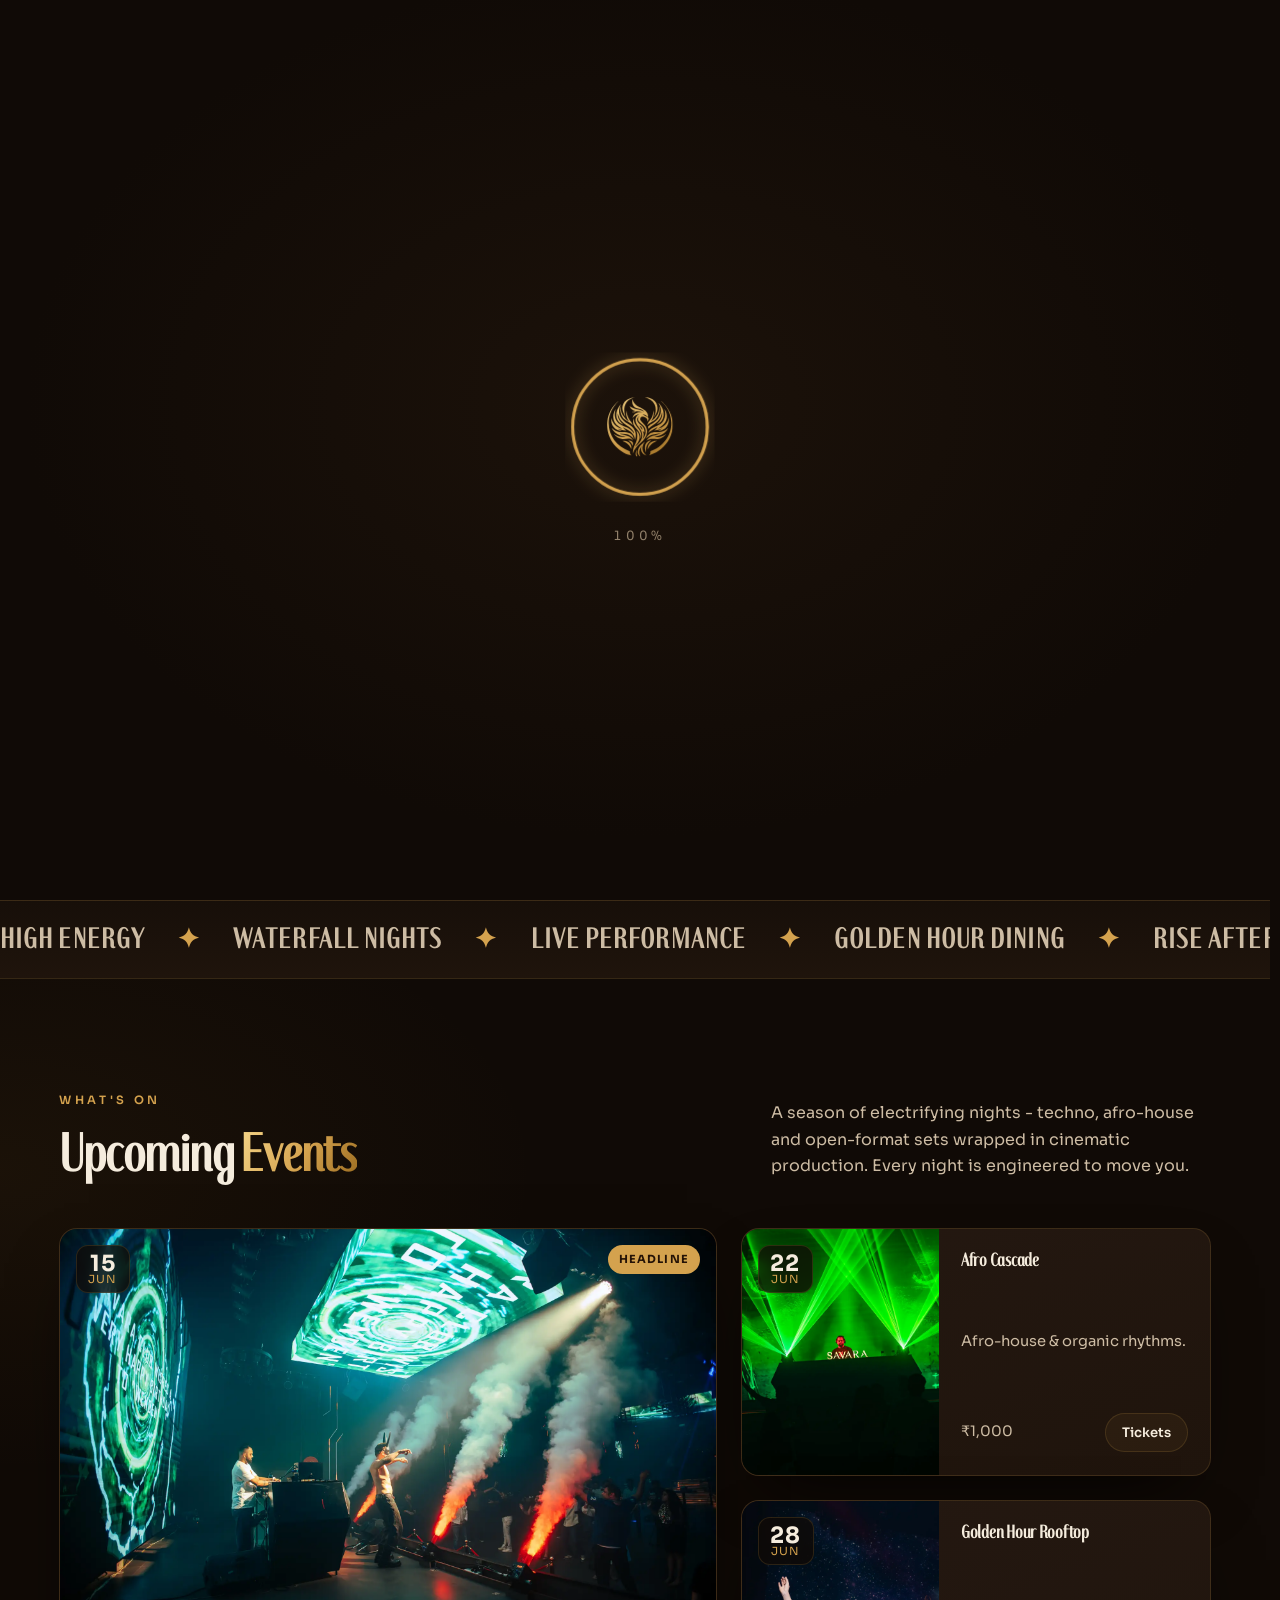
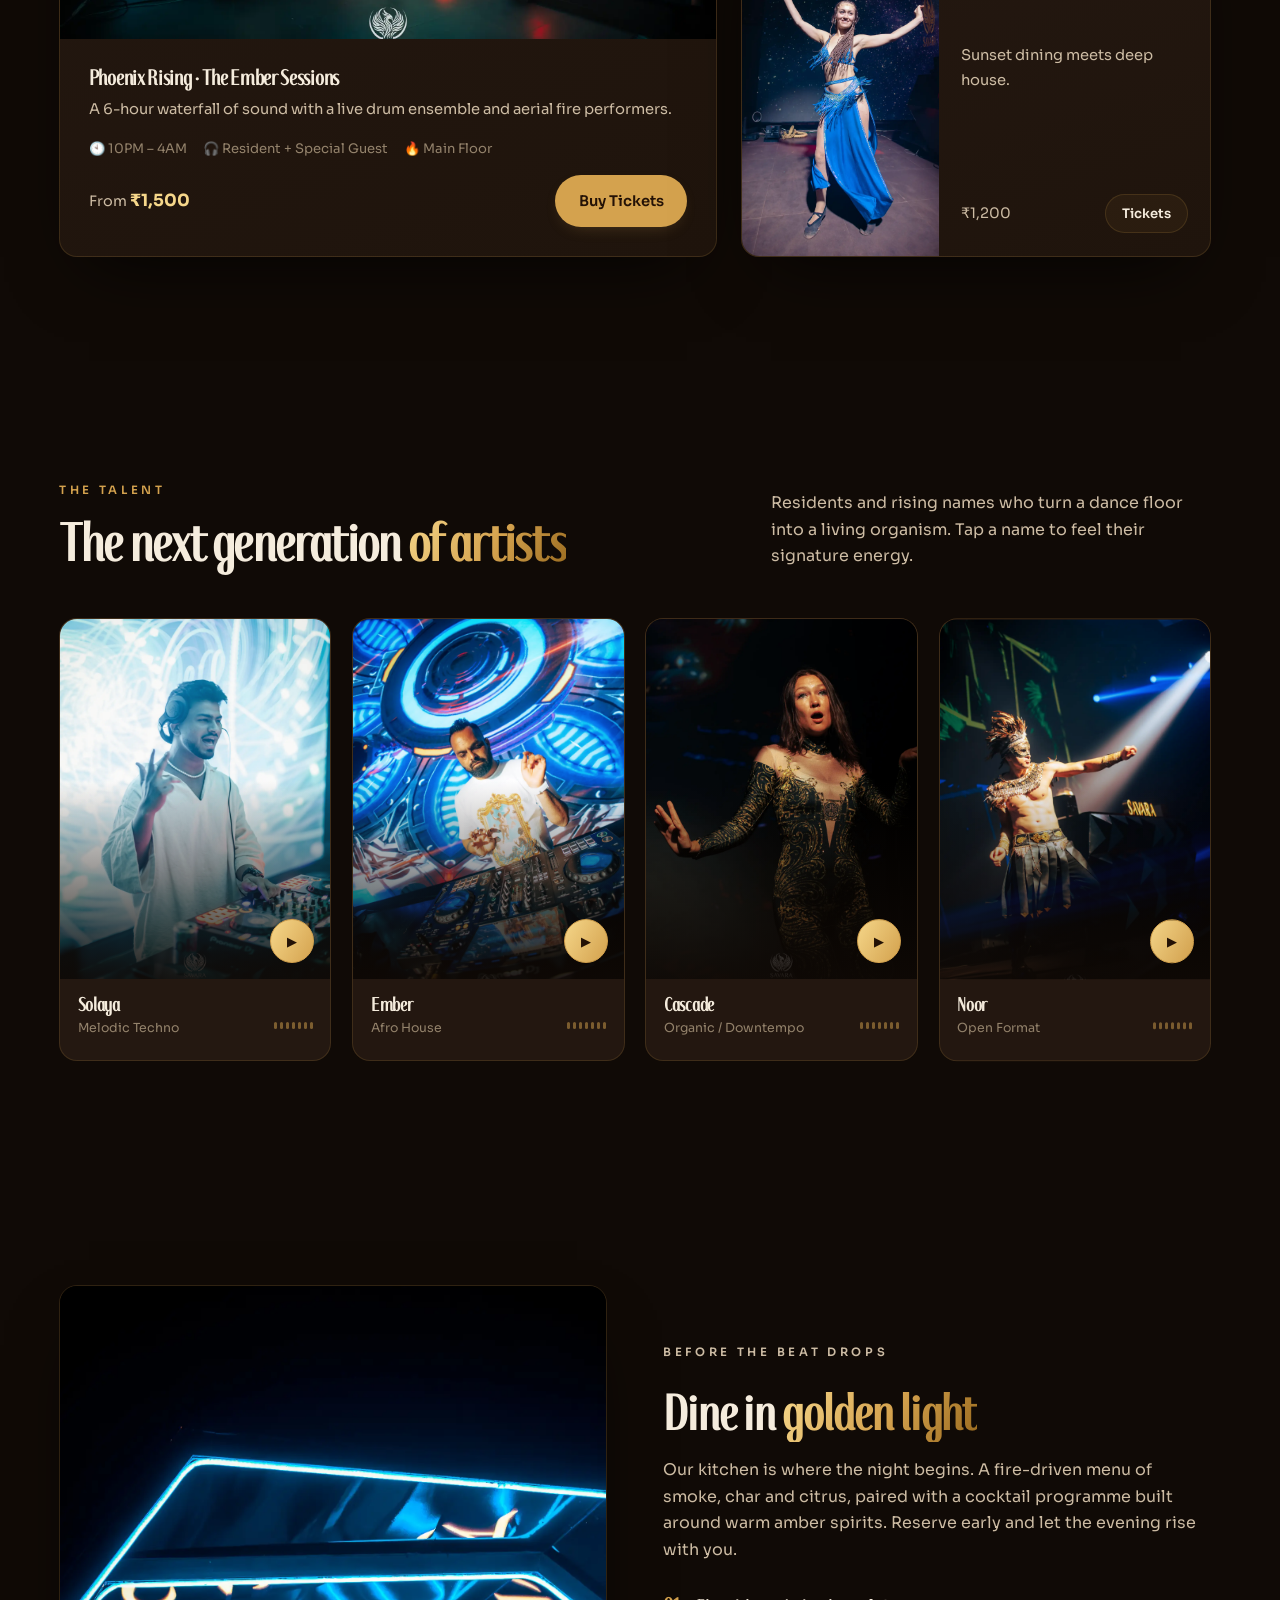
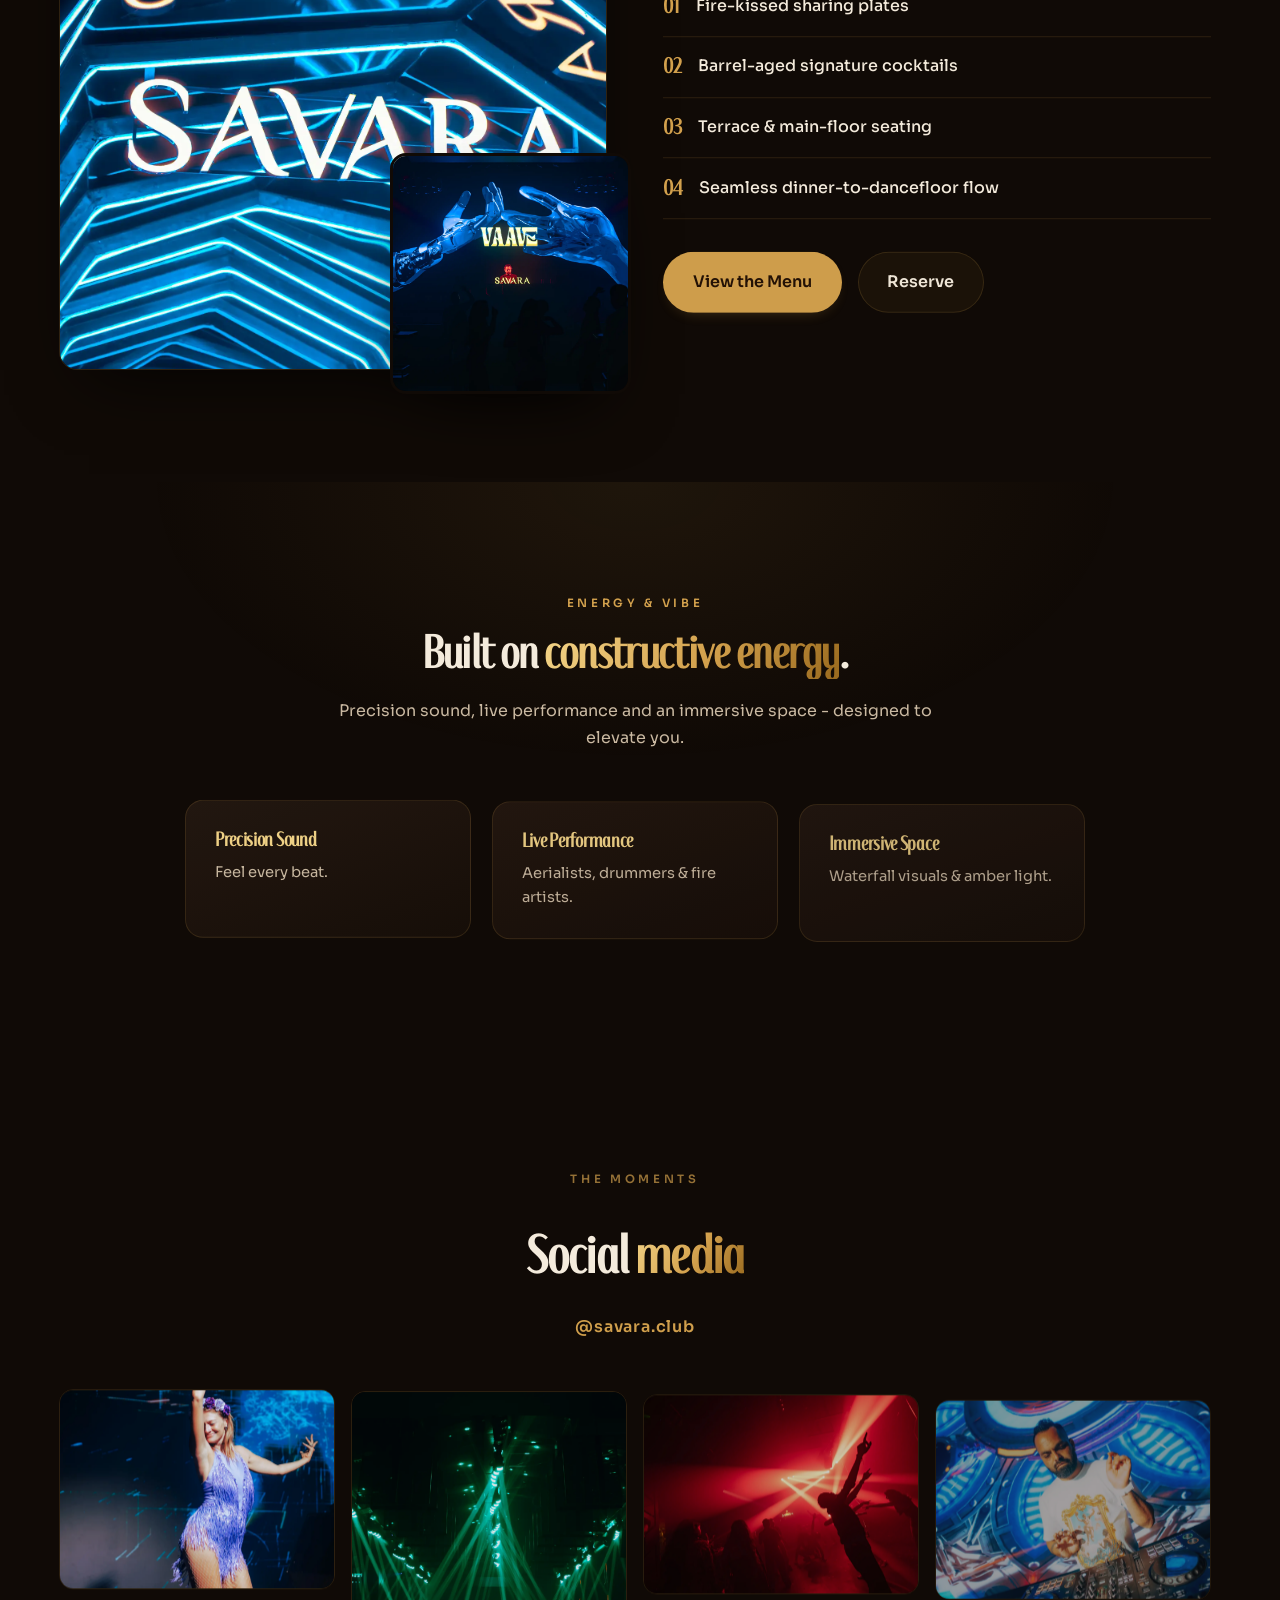
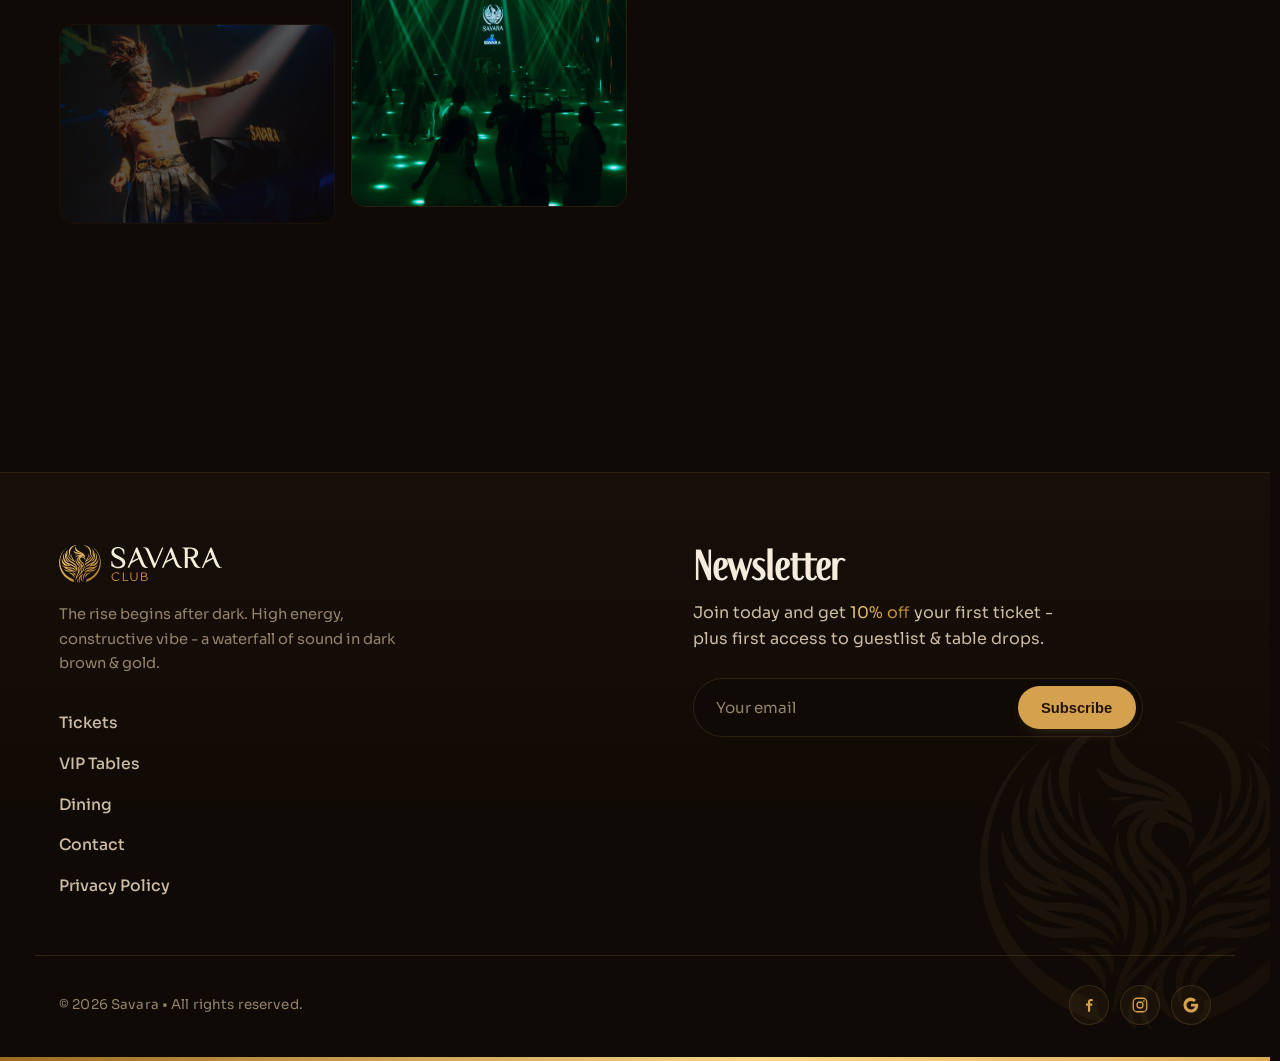
==== index.html @ c7d8257c "0.0.1 First Deploy" ====
<!DOCTYPE html>
<html lang="en">
<head>
  <meta charset="UTF-8" />
  <meta name="viewport" content="width=device-width, initial-scale=1.0" />
  <meta name="robots" content="index, follow, max-image-preview:large" />
  <meta name="author" content="Savara Club" />
  <meta name="theme-color" content="#100a06" />
  <meta name="application-name" content="Savara Club" />
  <link rel="icon" href="assets/imgs/fav-icon.png" sizes="any" />
  <link rel="icon" type="image/png" sizes="32x32" href="assets/imgs/fav-icon.png" />
  <link rel="icon" type="image/png" sizes="16x16" href="assets/imgs/fav-icon.png" />
  <link rel="apple-touch-icon" sizes="180x180" href="assets/imgs/fav-icon.png" />
  <link rel="manifest" href="/site.webmanifest" />
  <meta name="description" content="Discover Savara Club for live DJs, immersive nightlife, fine dining and signature cocktails. Explore upcoming events and plan your night after dark." />
  <title>Savara Club | Live DJs, Nightlife &amp; Fine Dining</title>
  <link rel="canonical" href="https://savara-club.netlify.app/" />
  <meta property="og:type" content="website" />
  <meta property="og:locale" content="en_US" />
  <meta property="og:site_name" content="Savara Club" />
  <meta property="og:title" content="Savara Club | Live DJs, Nightlife &amp; Fine Dining" />
  <meta property="og:description" content="Discover live DJs, immersive nightlife, fine dining and signature cocktails at Savara Club. The rise begins after dark." />
  <meta property="og:url" content="https://savara-club.netlify.app/" />
  <meta property="og:image" content="https://savara-club.netlify.app/assets/imgs/og-image.webp" />
  <meta property="og:image:secure_url" content="https://savara-club.netlify.app/assets/imgs/og-image.webp" />
  <meta property="og:image:type" content="image/webp" />
  <meta property="og:image:width" content="1200" />
  <meta property="og:image:height" content="630" />
  <meta property="og:image:alt" content="Savara Club - Rise After Dark, with a molten-gold phoenix and cascading light." />
  <meta name="twitter:card" content="summary_large_image" />
  <meta name="twitter:title" content="Savara Club | Live DJs, Nightlife &amp; Fine Dining" />
  <meta name="twitter:description" content="Discover live DJs, immersive nightlife, fine dining and signature cocktails at Savara Club." />
  <meta name="twitter:image" content="https://savara-club.netlify.app/assets/imgs/og-image.webp" />
  <meta name="twitter:image:alt" content="Savara Club - Rise After Dark, with a molten-gold phoenix and cascading light." />
  <script type="application/ld+json">
  {
    "@context": "https://schema.org",
    "@graph": [
      {
        "@type": "WebSite",
        "@id": "https://savara-club.netlify.app/#website",
        "url": "https://savara-club.netlify.app/",
        "name": "Savara Club",
        "description": "Live DJs, immersive nightlife, fine dining and signature cocktails after dark."
      },
      {
        "@type": "NightClub",
        "@id": "https://savara-club.netlify.app/#business",
        "name": "Savara Club",
        "url": "https://savara-club.netlify.app/",
        "logo": "https://savara-club.netlify.app/assets/images/favicon-512.png",
        "image": "https://savara-club.netlify.app/assets/imgs/og-image.webp",
        "description": "A premium nightlife destination for live DJs, immersive performances, fine dining and signature cocktails.",
        "email": "hello@savara.club",
        "priceRange": "$$$",
        "hasMenu": "https://savara-club.netlify.app/menu.html"
      }
    ]
  }
  </script>
  <link rel="preconnect" href="https://fonts.googleapis.com" />
  <link rel="preconnect" href="https://fonts.gstatic.com" crossorigin />
  <link href="https://fonts.googleapis.com/css2?family=Fraunces:opsz,wght@9..144,400..900&family=Sora:wght@300;400;500;600;700;800&display=swap" rel="stylesheet" />
  <link rel="stylesheet" href="assets/style.css" />
  <noscript><style>.pt,.preloader{display:none!important}</style></noscript>
</head>
<body>

  <!-- Preloader (home only) -->
  <div class="preloader" id="preloader">
    <div class="preloader__inner">
      <div class="preloader__ringwrap">
        <svg class="preloader__ring" viewBox="0 0 120 120" aria-hidden="true">
          <circle class="preloader__track" cx="60" cy="60" r="54" />
          <circle class="preloader__prog" cx="60" cy="60" r="54" />
        </svg>
        <span class="preloader__phoenix" aria-hidden="true"></span>
      </div>
      <div class="preloader__pct">0%</div>
    </div>
  </div>

  <!-- Ember particle canvas -->
  <canvas id="embers" aria-hidden="true"></canvas>

  <!-- ============ NAV ============ -->
  <header class="nav" id="nav">
    <div class="nav__inner">
      <a href="#top" class="brand" aria-label="Savara Club home">
        <span class="brand__mark" aria-hidden="true"></span>
        <img src="assets/imgs/savara-logo.svg" alt="Savara Club" class="brand__logo" />
      </a>

      <button class="nav__menu-btn" id="navToggle" aria-label="Open menu" aria-expanded="false" aria-controls="menu">
        <span class="nav__menu-label">Menu</span>
        <span class="nav__menu-icon"><i></i><i></i><i></i></span>
      </button>
    </div>
  </header>

  <!-- ============ FULL-SCREEN MENU ============ -->
  <div class="menu" id="menu" aria-hidden="true">
    <div class="menu__bg"></div>
    <span class="menu__phoenix" aria-hidden="true"></span>

    <nav class="menu__nav">
      <a class="menu__item is-current" href="index.html"><span class="menu__num">01</span><span class="menu__label">Home</span></a>
      <a class="menu__item" href="about.html"><span class="menu__num">02</span><span class="menu__label">About</span></a>
      <a class="menu__item" href="events.html"><span class="menu__num">03</span><span class="menu__label">Events</span></a>
      <a class="menu__item" href="menu.html"><span class="menu__num">04</span><span class="menu__label">Menu</span></a>
      <a class="menu__item" href="contact.html"><span class="menu__num">05</span><span class="menu__label">Contact</span></a>
    </nav>

    <div class="menu__aside">
      <div>
        <h4>Visit</h4>
        <p>631/2, Ozran Beach Rd<br />Vagator, Goa 403509 · Open Thu–Sun</p>
      </div>
      <div>
        <h4>Reservations</h4>
        <p><a href="tel:+917397956179">+91 73979 56179</a><br /><a href="mailto:hello@savara.club">hello@savara.club</a></p>
      </div>
      <div>
        <h4>Follow</h4>
        <div class="menu__socials">
          <a href="#">Facebook</a><a href="#">Instagram</a><a href="#">Google</a>
        </div>
      </div>
    </div>
  </div>

  <!-- ============ HERO ============ -->
  <section class="hero" id="top">
    <div class="hero__glow"></div>
    <span class="hero__phoenix" aria-hidden="true"></span>
    <div class="hero__waterfall" aria-hidden="true">
      <span></span><span></span><span></span><span></span><span></span>
      <span></span><span></span><span></span><span></span><span></span>
    </div>

    <div class="hero__content">
      <p class="eyebrow reveal">Vagator, Goa · Since 2023</p>
      <h1 class="hero__title reveal">
        The night <span class="grad">you were born</span><br /> to remember.
      </h1>
      <p class="hero__sub reveal">Live DJs, performance &amp; dining — after dark.</p>
      <div class="hero__cta reveal">
        <a href="events.html" class="btn btn--gold btn--lg magnetic">See Upcoming Events</a>
      </div>

      <div class="hero__stats reveal">
        <div><strong data-count="120">0</strong><span>Nights a year</span></div>
        <div><strong data-count="80">0</strong><span>Resident &amp; guest artists</span></div>
        <div><strong data-count="15">0</strong><span>K+ souls ignited</span></div>
      </div>
    </div>

    <a href="#events" class="hero__scroll" aria-label="Scroll down">
      <span></span> Scroll
    </a>
  </section>

  <!-- ============ MARQUEE ============ -->
  <div class="marquee" aria-hidden="true">
    <div class="marquee__track">
      <span>HIGH ENERGY</span><i>✦</i><span>WATERFALL NIGHTS</span><i>✦</i>
      <span>LIVE PERFORMANCE</span><i>✦</i><span>GOLDEN HOUR DINING</span><i>✦</i>
      <span>RISE AFTER DARK</span><i>✦</i>
      <span>HIGH ENERGY</span><i>✦</i><span>WATERFALL NIGHTS</span><i>✦</i>
      <span>LIVE PERFORMANCE</span><i>✦</i><span>GOLDEN HOUR DINING</span><i>✦</i>
      <span>RISE AFTER DARK</span><i>✦</i>
    </div>
  </div>

  <!-- ============ EVENTS ============ -->
  <section class="section events" id="events">
    <div class="section__head">
      <div>
        <p class="eyebrow reveal">What's on</p>
        <h2 class="reveal">Upcoming <span class="grad">Events</span></h2>
      </div>
      <p class="section__lead reveal">
        A season of electrifying nights - techno, afro-house and open-format sets
        wrapped in cinematic production. Every night is engineered to move you.
      </p>
    </div>

    <div class="events__grid">
      <!-- Feature event -->
      <article class="event event--feature reveal">
        <div class="event__media">
          <img src="assets/club-imgs/jpeg-44.webp" alt="Phoenix Rising headline night" loading="lazy" />
          <span class="event__date"><b>15</b>JUN</span>
          <span class="event__badge">Headline</span>
        </div>
        <div class="event__body">
          <h3>Phoenix Rising · The Ember Sessions</h3>
          <p>A 6-hour waterfall of sound with a live drum ensemble and aerial fire performers.</p>
          <ul class="event__meta">
            <li>🕙 10PM – 4AM</li>
            <li>🎧 Resident + Special Guest</li>
            <li>🔥 Main Floor</li>
          </ul>
          <div class="event__foot">
            <span class="event__price">From <b>₹1,500</b></span>
            <a href="#" class="btn btn--gold">Buy Tickets</a>
          </div>
        </div>
      </article>

      <!-- Side events -->
      <div class="events__side">
        <article class="event event--mini reveal">
          <div class="event__media">
            <img src="assets/club-imgs/jpeg-23.webp" alt="Afro Cascade night" loading="lazy" />
            <span class="event__date"><b>22</b>JUN</span>
          </div>
          <div class="event__body">
            <h3>Afro Cascade</h3>
            <p>Afro-house &amp; organic rhythms.</p>
            <div class="event__foot">
              <span class="event__price">₹1,000</span>
              <a href="#" class="btn btn--ghost btn--sm">Tickets</a>
            </div>
          </div>
        </article>

        <article class="event event--mini reveal">
          <div class="event__media">
            <img src="assets/club-imgs/jpeg-85.webp" alt="Golden Hour rooftop" loading="lazy" />
            <span class="event__date"><b>28</b>JUN</span>
          </div>
          <div class="event__body">
            <h3>Golden Hour Rooftop</h3>
            <p>Sunset dining meets deep house.</p>
            <div class="event__foot">
              <span class="event__price">₹1,200</span>
              <a href="#" class="btn btn--ghost btn--sm">Tickets</a>
            </div>
          </div>
        </article>
      </div>
    </div>
  </section>

  <!-- ============ DJ LINEUP ============ -->
  <section class="section djs" id="djs">
    <div class="section__head">
      <div>
        <p class="eyebrow reveal">The talent</p>
        <h2 class="reveal">The next generation <span class="grad">of artists</span></h2>
      </div>
      <p class="section__lead reveal">
        Residents and rising names who turn a dance floor into a living organism.
        Tap a name to feel their signature energy.
      </p>
    </div>

    <div class="djs__grid">
      <article class="dj reveal">
        <div class="dj__media">
          <img src="assets/club-imgs/jpeg-7.webp" alt="DJ Solaya" loading="lazy" />
          <button class="dj__play" aria-label="Preview DJ Solaya">▶</button>
        </div>
        <div class="dj__info">
          <div><h3>Solaya</h3><span>Melodic Techno</span></div>
          <div class="dj__wave"><i></i><i></i><i></i><i></i><i></i><i></i><i></i></div>
        </div>
      </article>

      <article class="dj reveal">
        <div class="dj__media">
          <img src="assets/club-imgs/jpeg-47.webp" alt="DJ Ember" loading="lazy" />
          <button class="dj__play" aria-label="Preview DJ Ember">▶</button>
        </div>
        <div class="dj__info">
          <div><h3>Ember</h3><span>Afro House</span></div>
          <div class="dj__wave"><i></i><i></i><i></i><i></i><i></i><i></i><i></i></div>
        </div>
      </article>

      <article class="dj reveal">
        <div class="dj__media">
          <img src="assets/club-imgs/jpeg-26.webp" alt="DJ Cascade" loading="lazy" />
          <button class="dj__play" aria-label="Preview DJ Cascade">▶</button>
        </div>
        <div class="dj__info">
          <div><h3>Cascade</h3><span>Organic / Downtempo</span></div>
          <div class="dj__wave"><i></i><i></i><i></i><i></i><i></i><i></i><i></i></div>
        </div>
      </article>

      <article class="dj reveal">
        <div class="dj__media">
          <img src="assets/club-imgs/jpeg-21.webp" alt="DJ Noor" loading="lazy" />
          <button class="dj__play" aria-label="Preview DJ Noor">▶</button>
        </div>
        <div class="dj__info">
          <div><h3>Noor</h3><span>Open Format</span></div>
          <div class="dj__wave"><i></i><i></i><i></i><i></i><i></i><i></i><i></i></div>
        </div>
      </article>
    </div>
  </section>

  <!-- ============ DINING ============ -->
  <section class="section dining" id="dining">
    <div class="dining__grid">
      <div class="dining__media reveal">
        <img src="assets/club-imgs/jpeg-5.webp" alt="Savara dining room" loading="lazy" />
        <div class="dining__cocktail">
          <img src="assets/club-imgs/jpeg-12.webp" alt="Signature cocktail" loading="lazy" />
        </div>
      </div>
      <div class="dining__text">
        <p class="eyebrow reveal">Before the beat drops</p>
        <h2 class="reveal">Dine in <span class="grad">golden light</span></h2>
        <p class="reveal">
          Our kitchen is where the night begins. A fire-driven menu of smoke,
          char and citrus, paired with a cocktail programme built around warm
          amber spirits. Reserve early and let the evening rise with you.
        </p>
        <ul class="dining__list reveal">
          <li><span>01</span> Fire-kissed sharing plates</li>
          <li><span>02</span> Barrel-aged signature cocktails</li>
          <li><span>03</span> Terrace &amp; main-floor seating</li>
          <li><span>04</span> Seamless dinner-to-dancefloor flow</li>
        </ul>
        <div class="dining__cta reveal">
          <a href="#" class="btn btn--gold btn--lg">View the Menu</a>
          <a href="#" class="btn btn--ghost btn--lg">Reserve</a>
        </div>
      </div>
    </div>
  </section>

  <!-- ============ THE VIBE ============ -->
  <section class="section vibe" id="vibe">
    <div class="vibe__inner">
      <p class="eyebrow reveal">Energy &amp; vibe</p>
      <h2 class="reveal">Built on <span class="grad">constructive energy</span>.</h2>
      <p class="vibe__lead reveal">Precision sound, live performance and an immersive space - designed to elevate you.</p>
      <div class="vibe__cards">
        <div class="vibe__card reveal"><h3>Precision Sound</h3><p>Feel every beat.</p></div>
        <div class="vibe__card reveal"><h3>Live Performance</h3><p>Aerialists, drummers &amp; fire artists.</p></div>
        <div class="vibe__card reveal"><h3>Immersive Space</h3><p>Waterfall visuals &amp; amber light.</p></div>
      </div>
    </div>
  </section>

  <!-- ============ GALLERY ============ -->
  <section class="section gallery" id="gallery">
    <div class="section__head section__head--center">
      <p class="eyebrow reveal">The moments</p>
      <h2 class="reveal">Social <span class="grad">media</span></h2>
      <a class="gallery__handle reveal" href="#">@savara.club</a>
    </div>
    <div class="gallery__grid">
      <a class="gallery__item reveal" href="#"><img src="assets/club-imgs/jpeg-3.webp" alt="Crowd" loading="lazy" /></a>
      <a class="gallery__item gallery__item--tall reveal" href="#"><img src="assets/club-imgs/jpeg-121.webp" alt="Performance" loading="lazy" /></a>
      <a class="gallery__item reveal" href="#"><img src="assets/club-imgs/jpeg-46.webp" alt="Lights" loading="lazy" /></a>
      <a class="gallery__item reveal" href="#"><img src="assets/club-imgs/jpeg-47.webp" alt="DJ set" loading="lazy" /></a>
      <a class="gallery__item reveal" href="#"><img src="assets/club-imgs/jpeg-21.webp" alt="Terrace" loading="lazy" /></a>
      <a class="gallery__item gallery__item--wide reveal" href="#"><img src="assets/club-imgs/jpeg-99.webp" alt="Main floor" loading="lazy" /></a>
    </div>
    <div class="gallery__foot reveal">
      <a href="#" class="btn btn--ghost">Follow on Instagram</a>
    </div>
  </section>

  <!-- ============ FOOTER ============ -->
  <footer class="footer">
    <span class="footer__phoenix" aria-hidden="true"></span>
    <div class="footer__inner">
      <div class="footer__left">
        <a href="index.html" class="brand footer__brandlink">
          <span class="brand__mark" aria-hidden="true"></span>
          <img src="assets/imgs/savara-logo.svg" alt="Savara Club" class="brand__logo" />
        </a>
        <p class="footer__tag">The rise begins after dark. High energy, constructive vibe - a waterfall of sound in dark brown &amp; gold.</p>
        <nav class="footer__links">
          <a href="events.html">Tickets</a>
          <a href="events.html">VIP Tables</a>
          <a href="menu.html">Dining</a>
          <a href="contact.html">Contact</a>
          <a href="privacy.html">Privacy Policy</a>
        </nav>
      </div>

      <div class="footer__news">
        <h3>Newsletter</h3>
        <p>Join today and get <span class="grad">10% off</span> your first ticket - plus first access to guestlist &amp; table drops.</p>
        <form class="footer__form" id="newsForm" data-form novalidate>
          <input type="email" id="newsEmail" placeholder="Your email" aria-label="Email address" required />
          <button type="submit" class="btn btn--gold">Subscribe</button>
        </form>
        <p class="footer__msg form-msg" id="newsMsg" role="status"></p>
      </div>
    </div>

    <div class="footer__bar">
      <span>© <span data-year>2026</span> Savara • All rights reserved.</span>
      <div class="footer__social">
        <a href="#" aria-label="Facebook"><svg viewBox="0 0 24 24" fill="currentColor"><path d="M13.5 21v-8h2.6l.4-3h-3V8.1c0-.9.3-1.5 1.6-1.5H17V4c-.3 0-1.3-.1-2.4-.1-2.4 0-4 1.4-4 4.1V10H8v3h2.6v8h2.9z"/></svg></a>
        <a href="#" aria-label="Instagram"><svg viewBox="0 0 24 24" fill="none" stroke="currentColor" stroke-width="1.7"><rect x="3" y="3" width="18" height="18" rx="5"/><circle cx="12" cy="12" r="4"/><circle cx="17.2" cy="6.8" r="1.1" fill="currentColor" stroke="none"/></svg></a>
        <a href="#" aria-label="Google"><svg viewBox="0 0 24 24" fill="currentColor"><path d="M21.6 12.23c0-.68-.06-1.33-.17-1.96H12v3.71h5.38a4.6 4.6 0 0 1-2 3.02v2.5h3.24c1.9-1.75 2.98-4.33 2.98-7.27z"/><path d="M12 22c2.7 0 4.96-.9 6.62-2.42l-3.24-2.5c-.9.6-2.05.96-3.38.96-2.6 0-4.8-1.76-5.59-4.13H3.06v2.6A10 10 0 0 0 12 22z"/><path d="M6.41 13.91A6 6 0 0 1 6.1 12c0-.66.11-1.31.31-1.91V7.49H3.06A10 10 0 0 0 2 12c0 1.61.39 3.14 1.06 4.51z"/><path d="M12 6.58c1.47 0 2.79.5 3.83 1.5l2.87-2.87A10 10 0 0 0 12 2 10 10 0 0 0 3.06 7.49l3.35 2.6C7.2 8.34 9.4 6.58 12 6.58z"/></svg></a>
      </div>
    </div>
    <div class="footer__accent" aria-hidden="true"></div>
  </footer>

  <!-- Page transition overlay -->
  <div class="pt" id="pageTransition" aria-hidden="true">
    <span class="pt__col"></span><span class="pt__col"></span><span class="pt__col"></span>
    <span class="pt__col"></span><span class="pt__col"></span>
    <span class="pt__logo"></span>
  </div>

  <script src="assets/vendor/gsap.min.js"></script>
  <script src="assets/vendor/ScrollTrigger.min.js"></script>
  <script src="assets/script.js"></script>
</body>
</html>
---- assets/style.css ----
/* ============================================================
   SAVARA CLUB - Dark Brown & Gold nightclub theme
   Palette: deep espresso browns + molten gold. No red.
   ============================================================ */

@font-face {
  font-family: 'Spritely';
  src: url('font/Spritely.otf') format('opentype');
  font-style: normal;
  font-weight: 400;
  font-display: swap;
}

:root {
  /* Browns */
  --bg:        #100a06;
  --bg-2:      #170f09;
  --bg-3:      #1f140c;
  --panel:     #241811;
  --panel-2:   #2c1e14;
  --line:      rgba(212, 162, 78, .16);

  /* Golds */
  --gold:      #d4a24e;
  --gold-lt:   #f6d78a;
  --gold-dk:   #9a6b1f;
  --amber:     #e9b866;

  /* Text */
  --ink:       #f5ecdd;
  --ink-soft:  #cdbca4;
  --ink-dim:   #94836c;

  --maxw: 1200px;
  --radius: 18px;
  --shadow: 0 30px 70px -30px rgba(0,0,0,.85);
  --ease: cubic-bezier(.22,.61,.36,1);

  /* Type system */
  --font-body: 'Sora', system-ui, -apple-system, sans-serif;
  --font-display: 'Spritely', 'Fraunces', 'Cormorant Garamond', Georgia, serif;
}

* { margin: 0; padding: 0; box-sizing: border-box; }

html { scroll-behavior: smooth; }

/* Reserve the scrollbar gutter so locking body scroll (menu / preloader)
   doesn't shift the layout. No effect on mobile overlay scrollbars. */
html { scrollbar-gutter: stable; }

/* ---------- Custom scrollbar (dark, blends with background) ---------- */
html { scrollbar-width: thin; scrollbar-color: #2a1d12 var(--bg); }
::-webkit-scrollbar { width: 12px; height: 12px; }
::-webkit-scrollbar-track { background: var(--bg); }
::-webkit-scrollbar-thumb {
  background: #2a1d12;
  border-radius: 12px;
  border: 3px solid var(--bg);
  background-clip: padding-box;
}
::-webkit-scrollbar-thumb:hover { background: #3a2817; background-clip: padding-box; }
::-webkit-scrollbar-corner { background: var(--bg); }
::selection { background: rgba(212,162,78,.3); color: var(--gold-lt); }

/* When GSAP drives reveals, drop the CSS transition to avoid double-animating */
.gsap .reveal { transition: none; }
.magnetic { will-change: transform; }

body {
  font-family: var(--font-body);
  background: var(--bg);
  color: var(--ink);
  line-height: 1.65;
  overflow-x: hidden;
  -webkit-font-smoothing: antialiased;
  background-image:
    radial-gradient(1200px 600px at 80% -10%, rgba(212,162,78,.10), transparent 60%),
    radial-gradient(900px 500px at 0% 20%, rgba(154,107,31,.08), transparent 60%);
}

img { display: block; max-width: 100%; }
a { color: inherit; text-decoration: none; }

h1,h2,h3,h4 {
  font-family: var(--font-display);
  line-height: 1.05; font-weight: 600; letter-spacing: -.015em;
}

.grad {
  background: linear-gradient(120deg, var(--gold-lt), var(--gold) 55%, var(--gold-dk));
  -webkit-background-clip: text;
  background-clip: text;
  color: transparent;
}

.eyebrow {
  text-transform: uppercase;
  letter-spacing: .32em;
  font-size: .72rem;
  font-weight: 600;
  color: var(--gold);
  margin-bottom: 1rem;
}

/* ---------- Ember canvas ---------- */
#embers {
  position: fixed; inset: 0;
  width: 100%; height: 100%;
  pointer-events: none;
  z-index: 1;
  opacity: .7;
}

/* ---------- Buttons ---------- */
.btn {
  --pad: .8rem 1.4rem;
  display: inline-flex; align-items: center; gap: .55rem;
  padding: var(--pad);
  border-radius: 999px;
  font-weight: 600; font-size: .92rem;
  cursor: pointer; border: 1px solid transparent;
  transition: transform .3s var(--ease), box-shadow .3s var(--ease), background .3s;
  white-space: nowrap;
}
.btn--lg { --pad: 1rem 1.8rem; font-size: 1rem; }
.btn--sm { --pad: .5rem 1rem; font-size: .82rem; }

.btn--gold {
  background: var(--gold);
  color: #241206;
  box-shadow: 0 6px 18px -10px rgba(212,162,78,.4);
}
.btn--gold:hover { background: var(--amber); transform: translateY(-2px); box-shadow: 0 10px 24px -12px rgba(212,162,78,.5); }

.btn--ghost {
  background: rgba(212,162,78,.06);
  border-color: var(--line);
  color: var(--ink);
}
.btn--ghost:hover { background: rgba(212,162,78,.14); transform: translateY(-3px); border-color: var(--gold); }

.play-dot {
  width: 10px; height: 10px; border-radius: 50%;
  background: var(--gold); box-shadow: 0 0 0 0 rgba(212,162,78,.6);
  animation: pulse 2s infinite;
}
@keyframes pulse {
  0% { box-shadow: 0 0 0 0 rgba(212,162,78,.55); }
  70% { box-shadow: 0 0 0 12px rgba(212,162,78,0); }
  100% { box-shadow: 0 0 0 0 rgba(212,162,78,0); }
}

/* ---------- Brand ---------- */
.brand { display: inline-flex; align-items: center; gap: .6rem; }

/* Phoenix mark: white SVG silhouette masked with a molten-gold gradient */
.brand__mark, .footer__phoenix, .hero__phoenix {
  display: inline-block;
  background: linear-gradient(145deg, var(--gold-lt), var(--gold) 55%, var(--gold-dk));
  -webkit-mask: url("imgs/phoenix-white-icon.svg") center / contain no-repeat;
          mask: url("imgs/phoenix-white-icon.svg") center / contain no-repeat;
}
.brand__mark {
  width: 42px; height: 38px;
  filter: drop-shadow(0 4px 12px rgba(212,162,78,.45));
}
.brand__name {
  font-weight: 800; letter-spacing: .18em; font-size: 1.05rem;
  display: flex; flex-direction: column; line-height: 1;
}
.brand__name small { font-size: .55em; letter-spacing: .5em; color: var(--gold); font-weight: 600; }
.brand__logo { height: 30px; width: auto; display: block; }
.footer__brandlink .brand__logo { height: 34px; }

/* ============ NAV - floating pill ============ */
.nav {
  position: fixed; top: 18px; left: 0; right: 0; z-index: 200;
  padding: 0 1.5rem;
}
.nav__inner {
  max-width: calc(var(--maxw) - 3rem); margin: 0 auto;
  display: flex; align-items: center; justify-content: space-between; gap: 1rem;
  padding: .55rem .6rem .55rem 1.3rem;
  border-radius: 999px;
  background: rgba(24,15,9,.72);
  border: 1px solid var(--line);
  backdrop-filter: blur(16px);
  box-shadow: 0 20px 45px -25px rgba(0,0,0,.9);
  transition: background .4s, box-shadow .4s, max-width .4s var(--ease);
}
.nav.scrolled .nav__inner {
  background: rgba(24,15,9,.9);
  box-shadow: 0 24px 55px -22px rgba(0,0,0,.95), 0 0 0 1px rgba(212,162,78,.08);
}

/* Menu button */
.nav__menu-btn {
  display: inline-flex; align-items: center; gap: .65rem;
  padding: .6rem 1.15rem; border-radius: 999px; cursor: pointer;
  font-family: inherit; font-size: .9rem; font-weight: 600; color: var(--ink);
  background: rgba(212,162,78,.08);
  border: 1px solid var(--line);
  transition: background .3s, border-color .3s, transform .3s var(--ease);
}
.nav__menu-btn:hover { background: rgba(212,162,78,.16); border-color: var(--gold); }
.nav__menu-icon { display: inline-flex; flex-direction: column; gap: 4px; }
.nav__menu-icon i { width: 18px; height: 2px; background: var(--gold); border-radius: 2px; transition: .3s var(--ease); }
.nav__menu-btn.open .nav__menu-icon i:nth-child(1) { transform: translateY(6px) rotate(45deg); }
.nav__menu-btn.open .nav__menu-icon i:nth-child(2) { opacity: 0; }
.nav__menu-btn.open .nav__menu-icon i:nth-child(3) { transform: translateY(-6px) rotate(-45deg); }

/* ============ FULL-SCREEN MENU ============ */
body.menu-lock { overflow: hidden; }

.menu {
  position: fixed; inset: 0; z-index: 150;
  visibility: hidden; pointer-events: none;
  display: grid; grid-template-rows: 1fr auto;
  padding: clamp(6rem, 12vh, 9rem) clamp(1.5rem, 6vw, 6rem) clamp(2rem, 6vh, 4rem);
  overflow: hidden;
}
.menu.open { visibility: visible; pointer-events: auto; }
.menu__bg {
  position: absolute; inset: 0; z-index: -1;
  background:
    radial-gradient(900px 600px at 80% 10%, rgba(212,162,78,.14), transparent 60%),
    linear-gradient(160deg, #1a1109, var(--bg) 70%);
  transform: scaleY(0); transform-origin: top;
}
/* GSAP start states (animated open via .to) */
.gsap .menu__bg { will-change: transform; }
.gsap .menu__label { transform: translateY(120%); }
.gsap .menu__num { opacity: 0; }
.gsap .menu__aside > * { opacity: 0; transform: translateY(20px); }
.gsap .menu__phoenix { opacity: 0; transform: scale(0.8); }
/* No-GSAP fallback: show instantly */
html:not(.gsap) .menu.open .menu__bg { transform: scaleY(1); }

.menu__phoenix {
  position: absolute; right: -6%; bottom: -8%;
  width: min(48vw, 560px); height: min(46vw, 520px);
  z-index: -1; opacity: .07; pointer-events: none;
  background: linear-gradient(180deg, var(--gold-lt), var(--gold-dk));
  -webkit-mask: url("imgs/phoenix-white-icon.svg") center / contain no-repeat;
          mask: url("imgs/phoenix-white-icon.svg") center / contain no-repeat;
}

.menu__nav { display: flex; flex-direction: column; justify-content: center; gap: .2rem; }
.menu__item {
  display: flex; align-items: baseline; gap: 1.2rem;
  padding: .35rem 0; overflow: hidden; width: fit-content;
  color: var(--ink);
}
.menu__num {
  font-size: .8rem; color: var(--gold); font-weight: 600; letter-spacing: .1em;
  width: 2rem; flex: none;
}
.menu__label {
  display: inline-block;
  font-family: var(--font-display);
  font-size: clamp(2.4rem, 8vw, 5.5rem);
  font-weight: 600; line-height: 1.02; letter-spacing: -.02em;
  color: var(--ink);
  transition: color .3s var(--ease), transform .35s var(--ease);
}
.menu__item:hover .menu__label { color: var(--gold-lt); transform: translateX(18px); }
.menu__item.is-current .menu__label { color: var(--gold); }

.menu__aside {
  display: flex; flex-wrap: wrap; gap: 2.5rem 4rem; align-items: flex-end;
  border-top: 1px solid var(--line); padding-top: 1.8rem;
}
.menu__aside h4 { font-size: .75rem; text-transform: uppercase; letter-spacing: .2em; color: var(--gold); margin-bottom: .6rem; font-family: var(--font-body); }
.menu__aside p { color: var(--ink-soft); font-size: .95rem; line-height: 1.7; }
.menu__aside a { color: var(--ink-soft); transition: color .25s; }
.menu__aside a:hover { color: var(--gold-lt); }
.menu__socials { display: flex; gap: 1.2rem; }
.menu__socials a { font-weight: 500; }

/* ============ PRELOADER (circular / iris reveal) ============ */
body.preloading { overflow: hidden; }
.preloader {
  position: fixed; inset: 0; z-index: 1300;
  display: grid; place-items: center;
  background: radial-gradient(60% 60% at 50% 45%, #1c120a, var(--bg) 80%);
  will-change: mask;
}
.preloader__inner { display: grid; place-items: center; gap: 1.5rem; }
.preloader__ringwrap { position: relative; width: 150px; height: 150px; display: grid; place-items: center; }
.preloader__ring { position: absolute; inset: 0; width: 100%; height: 100%; transform: rotate(-90deg); }
.preloader__track { fill: none; stroke: rgba(212,162,78,.14); stroke-width: 2.5; }
.preloader__prog {
  fill: none; stroke: var(--gold); stroke-width: 2.5; stroke-linecap: round;
  stroke-dasharray: 339.3; stroke-dashoffset: 339.3;
  filter: drop-shadow(0 0 6px rgba(212,162,78,.55));
}
.preloader__phoenix {
  width: 66px; height: 60px;
  background: linear-gradient(150deg, var(--gold-lt), var(--gold) 55%, var(--gold-dk));
  -webkit-mask: url("imgs/phoenix-white-icon.svg") center / contain no-repeat;
          mask: url("imgs/phoenix-white-icon.svg") center / contain no-repeat;
  filter: drop-shadow(0 4px 18px rgba(212,162,78,.5));
}
.preloader__pct { font-size: .8rem; letter-spacing: .3em; color: var(--ink-dim); font-variant-numeric: tabular-nums; }

/* ============ PAGE TRANSITION (eject wipe) ============ */
.pt {
  position: fixed; inset: 0; z-index: 1200;
  pointer-events: none; display: flex;
}
.pt__col {
  flex: 1 1 20%; height: 100%;
  background: linear-gradient(180deg, #1c120a, var(--panel));
  transform: scaleY(0); transform-origin: top;
}
.pt__col + .pt__col { border-left: 1px solid rgba(0,0,0,.25); }
.pt--enter { pointer-events: auto; }
.pt--enter .pt__col { transform: scaleY(1); }
.pt__logo {
  position: fixed; inset: 0; margin: auto;
  width: 96px; height: 88px; opacity: 0;
  background: linear-gradient(150deg, var(--gold-lt), var(--gold), var(--gold-dk));
  -webkit-mask: url("imgs/phoenix-white-icon.svg") center / contain no-repeat;
          mask: url("imgs/phoenix-white-icon.svg") center / contain no-repeat;
  filter: drop-shadow(0 6px 24px rgba(212,162,78,.5));
}
.pt--enter .pt__logo { opacity: 1; }
.pt--done { display: none !important; }

/* ============ HERO ============ */
.hero {
  position: relative; z-index: 2;
  min-height: 100vh;
  display: flex; flex-direction: column; align-items: center; justify-content: center;
  text-align: center;
  padding: 8rem 1.5rem 4rem;
  overflow: hidden;
}
.hero__glow {
  position: absolute; inset: 0; z-index: -2;
  background:
    radial-gradient(700px 400px at 50% 20%, rgba(233,184,102,.16), transparent 70%),
    radial-gradient(600px 500px at 50% 90%, rgba(154,107,31,.14), transparent 70%);
}
/* Waterfall of light beams */
.hero__waterfall {
  position: absolute; inset: 0; z-index: -1; display: flex; justify-content: center; gap: 1.4vw;
  opacity: .5; filter: blur(1px);
}
.hero__waterfall span {
  width: 2px; height: 100%;
  background: linear-gradient(to bottom, transparent, rgba(212,162,78,.5), transparent);
  animation: fall 3.2s linear infinite;
  transform-origin: top;
}
.hero__waterfall span:nth-child(odd) { animation-duration: 4.2s; opacity: .6; }
.hero__waterfall span:nth-child(3n) { animation-duration: 2.6s; background: linear-gradient(to bottom, transparent, rgba(246,215,138,.55), transparent); }
.hero__waterfall span:nth-child(1){ animation-delay: -.2s } .hero__waterfall span:nth-child(2){ animation-delay: -1.4s }
.hero__waterfall span:nth-child(3){ animation-delay: -.8s } .hero__waterfall span:nth-child(4){ animation-delay: -2.1s }
.hero__waterfall span:nth-child(5){ animation-delay: -.5s } .hero__waterfall span:nth-child(6){ animation-delay: -1.8s }
.hero__waterfall span:nth-child(7){ animation-delay: -1.1s } .hero__waterfall span:nth-child(8){ animation-delay: -.3s }
.hero__waterfall span:nth-child(9){ animation-delay: -2.4s } .hero__waterfall span:nth-child(10){ animation-delay: -.9s }
@keyframes fall {
  0% { transform: scaleY(0); opacity: 0; }
  15% { opacity: 1; }
  100% { transform: scaleY(1); opacity: 0; }
}

/* Giant faint phoenix watermark rising behind the hero copy */
.hero__phoenix {
  position: absolute; top: 46%; left: 50%;
  transform: translate(-50%, -50%);
  width: min(72vh, 620px); height: min(66vh, 566px);
  z-index: -1; opacity: .08;
  background: linear-gradient(180deg, var(--gold-lt), var(--gold-dk));
  filter: drop-shadow(0 0 60px rgba(212,162,78,.35));
  animation: floatPhoenix 8s ease-in-out infinite;
}
@keyframes floatPhoenix {
  0%,100% { transform: translate(-50%, -50%) scale(1); opacity: .08; }
  50% { transform: translate(-50%, -53%) scale(1.03); opacity: .13; }
}

.hero__content { max-width: 860px; position: relative; }
.hero__title {
  font-size: clamp(2.6rem, 7vw, 5.4rem);
  font-weight: 800; letter-spacing: -.03em; margin-bottom: 1.4rem;
}
.hero__sub {
  color: var(--ink-soft); font-size: clamp(1rem, 2vw, 1.2rem);
  max-width: 620px; margin: 0 auto 2.2rem;
}
.hero__cta { display: flex; gap: 1rem; justify-content: center; flex-wrap: wrap; }

.hero__stats {
  display: flex; gap: 3rem; justify-content: center; flex-wrap: wrap;
  margin-top: 3.5rem; padding-top: 2.2rem; border-top: 1px solid var(--line);
}
.hero__stats div { display: flex; flex-direction: column; }
.hero__stats strong {
  font-size: 2.4rem; font-weight: 800; color: var(--gold-lt);
  font-family: var(--font-display); letter-spacing: 0;
}
.hero__stats span { font-size: .8rem; color: var(--ink-dim); text-transform: uppercase; letter-spacing: .12em; }

.hero__scroll {
  position: absolute; bottom: 1.6rem; left: 50%; transform: translateX(-50%);
  display: flex; flex-direction: column; align-items: center; gap: .5rem;
  font-size: .7rem; letter-spacing: .3em; text-transform: uppercase; color: var(--ink-dim);
}
.hero__scroll span {
  width: 1px; height: 34px; background: linear-gradient(var(--gold), transparent);
  animation: scrollLine 1.8s ease-in-out infinite;
}
@keyframes scrollLine { 0%,100% { opacity: .3; transform: scaleY(.6);} 50% { opacity: 1; transform: scaleY(1);} }

/* ============ MARQUEE ============ */
.marquee {
  position: relative; z-index: 2;
  border-block: 1px solid var(--line);
  background: linear-gradient(var(--bg-2), var(--bg-3));
  overflow: hidden; padding: 1rem 0;
}
.marquee__track {
  display: flex; align-items: center; gap: 2rem; width: max-content;
  animation: marquee 28s linear infinite;
  font-family: var(--font-display);
  font-size: 1.7rem; font-weight: 600; letter-spacing: .04em;
  color: var(--ink-soft);
}
.marquee__track i { color: var(--gold); font-style: normal; }
.marquee:hover .marquee__track { animation-play-state: paused; }
@keyframes marquee { to { transform: translateX(-50%); } }

/* ============ SECTIONS ============ */
.section {
  position: relative; z-index: 2;
  max-width: var(--maxw); margin: 0 auto;
  padding: 7rem 1.5rem;
}
.section__head {
  display: flex; align-items: flex-end; justify-content: space-between; gap: 2rem;
  margin-bottom: 3rem; flex-wrap: wrap;
}
.section__head h2 { font-size: clamp(2rem, 4.5vw, 3.2rem); }
.section__head--center { flex-direction: column; align-items: center; text-align: center; }
.section__lead { color: var(--ink-soft); max-width: 440px; }
.gallery__handle { color: var(--gold); font-weight: 600; letter-spacing: .05em; }

/* ============ EVENTS ============ */
.events__grid { display: grid; grid-template-columns: 1.4fr 1fr; gap: 1.5rem; }
.events__side { display: grid; gap: 1.5rem; }

.event {
  background: linear-gradient(160deg, var(--panel), var(--bg-3));
  border: 1px solid var(--line); border-radius: var(--radius);
  overflow: hidden; box-shadow: var(--shadow);
  transition: transform .4s var(--ease), border-color .4s;
}
.event:hover { transform: translateY(-6px); border-color: rgba(212,162,78,.4); }

.event__media { position: relative; overflow: hidden; }
.event--feature .event__media { aspect-ratio: 16/10; }
.event--mini { display: grid; grid-template-columns: 42% 1fr; }
.event--mini .event__media { aspect-ratio: auto; height: 100%; min-height: 150px; }
.event__media img { width: 100%; height: 100%; object-fit: cover; transition: transform .6s var(--ease); }
.event:hover .event__media img { transform: scale(1.06); }

.event__date {
  position: absolute; top: 1rem; left: 1rem;
  background: rgba(16,10,6,.75); backdrop-filter: blur(6px);
  border: 1px solid var(--line); border-radius: 12px;
  padding: .4rem .7rem; text-align: center; line-height: 1;
  font-size: .7rem; letter-spacing: .1em; color: var(--gold);
}
.event__date b { display: block; font-size: 1.4rem; color: var(--ink); }
.event__badge {
  position: absolute; top: 1rem; right: 1rem;
  background: var(--gold);
  color: #241206; font-size: .7rem; font-weight: 700; letter-spacing: .1em;
  padding: .35rem .7rem; border-radius: 999px; text-transform: uppercase;
}

.event__body { padding: 1.5rem; }
.event--feature .event__body { padding: 1.8rem; }
.event__body h3 { font-size: 1.3rem; margin-bottom: .5rem; }
.event--mini .event__body {
  padding: 1.4rem; display: flex; flex-direction: column; justify-content: space-between; gap: .8rem;
}
.event--mini .event__body h3 { font-size: 1.1rem; margin-bottom: 0; }
.event__body p { color: var(--ink-soft); font-size: .92rem; }

.event__meta { list-style: none; display: flex; flex-wrap: wrap; gap: 1rem; margin: 1rem 0; }
.event__meta li { font-size: .82rem; color: var(--ink-dim); }

.event__foot { display: flex; align-items: center; justify-content: space-between; margin-top: 1rem; gap: 1rem; }
.event--mini .event__foot { margin-top: 0; }
.event__price { font-size: .9rem; color: var(--ink-soft); }
.event__price b { color: var(--gold-lt); font-size: 1.05rem; }

/* ============ DJS ============ */
.djs__grid { display: grid; grid-template-columns: repeat(4, 1fr); gap: 1.3rem; }
.dj {
  background: var(--panel); border: 1px solid var(--line); border-radius: var(--radius);
  overflow: hidden; transition: transform .4s var(--ease), border-color .4s;
}
.dj:hover { transform: translateY(-8px); border-color: rgba(212,162,78,.45); }
.dj__media { position: relative; aspect-ratio: 3/4; overflow: hidden; }
.dj__media img { width: 100%; height: 100%; object-fit: cover; transition: transform .6s var(--ease); filter: saturate(.9) contrast(1.02); }
.dj:hover .dj__media img { transform: scale(1.07); }
.dj__media::after {
  content: ''; position: absolute; inset: 0;
  background: linear-gradient(to top, rgba(16,10,6,.9), transparent 55%);
}
.dj__play {
  position: absolute; bottom: 1rem; right: 1rem; z-index: 2;
  width: 44px; height: 44px; border-radius: 50%; cursor: pointer;
  border: 1px solid var(--gold); color: #241206;
  background: linear-gradient(120deg, var(--gold-lt), var(--gold));
  font-size: .8rem; display: grid; place-items: center;
  transition: transform .3s, box-shadow .3s;
}
.dj__play:hover { transform: scale(1.12); box-shadow: 0 0 24px rgba(212,162,78,.6); }
.dj.playing .dj__play { animation: pulse 1.5s infinite; }

.dj__info { padding: 1rem 1.1rem 1.2rem; display: flex; align-items: center; justify-content: space-between; gap: .5rem; }
.dj__info h3 { font-size: 1.15rem; }
.dj__info span { font-size: .78rem; color: var(--ink-dim); }

.dj__wave { display: flex; align-items: flex-end; gap: 3px; height: 22px; }
.dj__wave i { width: 3px; height: 30%; background: var(--gold); border-radius: 2px; opacity: .5; }
.dj.playing .dj__wave i { animation: eq .8s ease-in-out infinite; opacity: 1; }
.dj.playing .dj__wave i:nth-child(2){ animation-delay: .1s } .dj.playing .dj__wave i:nth-child(3){ animation-delay: .25s }
.dj.playing .dj__wave i:nth-child(4){ animation-delay: .15s } .dj.playing .dj__wave i:nth-child(5){ animation-delay: .32s }
.dj.playing .dj__wave i:nth-child(6){ animation-delay: .05s } .dj.playing .dj__wave i:nth-child(7){ animation-delay: .2s }
@keyframes eq { 0%,100% { height: 25%; } 50% { height: 100%; } }

/* ============ DINING ============ */
.dining__grid { display: grid; grid-template-columns: 1fr 1fr; gap: 3.5rem; align-items: center; }
.dining__media { position: relative; }
.dining__media > img {
  width: 100%; aspect-ratio: 4/5; object-fit: cover;
  border-radius: var(--radius); border: 1px solid var(--line); box-shadow: var(--shadow);
}
.dining__cocktail {
  position: absolute; bottom: -1.5rem; right: -1.5rem; width: 44%;
  border-radius: 16px; overflow: hidden; border: 3px solid var(--bg);
  box-shadow: var(--shadow);
}
.dining__cocktail img { width: 100%; aspect-ratio: 1; object-fit: cover; }
.dining__text h2 { font-size: clamp(2rem, 4vw, 3rem); margin-bottom: 1.2rem; }
.dining__text > p { color: var(--ink-soft); margin-bottom: 1.6rem; }
.dining__list { list-style: none; margin-bottom: 2rem; display: grid; gap: .8rem; }
.dining__list li {
  display: flex; align-items: center; gap: 1rem;
  padding-bottom: .8rem; border-bottom: 1px solid var(--line);
  color: var(--ink); font-weight: 500;
}
.dining__list span { color: var(--gold); font-family: var(--font-display); font-size: 1.3rem; font-weight: 700; }
.dining__cta { display: flex; gap: 1rem; flex-wrap: wrap; }

/* ============ VIBE ============ */
.vibe {
  text-align: center;
  background:
    radial-gradient(700px 400px at 50% 0%, rgba(212,162,78,.08), transparent 70%);
  border-radius: 32px;
}
.vibe__inner { max-width: 900px; margin: 0 auto; }
.vibe h2 { font-size: clamp(1.8rem, 4vw, 2.8rem); margin-bottom: 1.4rem; }
.vibe__lead { color: var(--ink-soft); max-width: 640px; margin: 0 auto 3rem; }
.vibe__cards { display: grid; grid-template-columns: repeat(3, 1fr); gap: 1.3rem; text-align: left; }
.vibe__card {
  background: linear-gradient(160deg, var(--panel), var(--bg-2));
  border: 1px solid var(--line); border-radius: var(--radius);
  padding: 1.8rem; transition: transform .4s var(--ease), border-color .4s;
}
.vibe__card:hover { transform: translateY(-6px); border-color: rgba(212,162,78,.4); }
.vibe__card h3 { color: var(--gold-lt); margin-bottom: .6rem; font-size: 1.2rem; }
.vibe__card p { color: var(--ink-soft); font-size: .92rem; }

/* ============ GALLERY ============ */
.gallery__grid {
  display: grid; grid-template-columns: repeat(4, 1fr); grid-auto-rows: 200px; gap: 1rem;
}
.gallery__item {
  position: relative; overflow: hidden; border-radius: 14px; border: 1px solid var(--line);
}
.gallery__item img { width: 100%; height: 100%; object-fit: cover; transition: transform .6s var(--ease); }
.gallery__item::after {
  content: '↗'; position: absolute; inset: 0; display: grid; place-items: center;
  font-size: 1.6rem; color: var(--gold-lt); opacity: 0;
  background: rgba(16,10,6,.35); transition: opacity .35s;
}
.gallery__item:hover img { transform: scale(1.08); }
.gallery__item:hover::after { opacity: 1; }
.gallery__item--tall { grid-row: span 2; }
.gallery__item--wide { grid-column: span 2; }
.gallery__foot { text-align: center; margin-top: 2.5rem; }

/* ============ FOOTER ============ */
.footer {
  position: relative; z-index: 2; overflow: hidden;
  border-top: 1px solid var(--line);
  background: linear-gradient(180deg, var(--bg-2), var(--bg) 60%);
  margin-top: 4rem; padding-top: 4.5rem;
}
.footer__phoenix {
  position: absolute; right: -50px; bottom: 30px;
  width: 340px; height: 310px; z-index: 0; opacity: .05;
  pointer-events: none;
}
.footer__inner {
  position: relative; z-index: 1;
  max-width: var(--maxw); margin: 0 auto; padding: 0 1.5rem 3rem;
  display: grid; grid-template-columns: 1.1fr 1fr; gap: 4rem; align-items: start;
}
.footer__brandlink { margin-bottom: 1.2rem; }
.footer__tag { color: var(--ink-dim); font-size: .92rem; max-width: 360px; margin-bottom: 1.8rem; }
.footer__links { display: flex; flex-direction: column; gap: .1rem; align-items: flex-start; }
.footer__links a {
  color: var(--ink-soft); font-size: .98rem; font-weight: 500;
  padding: .42rem 0 .42rem 0; position: relative; transition: color .25s, padding-left .25s;
}
.footer__links a::before {
  content: ''; position: absolute; left: 0; top: 50%; width: 6px; height: 6px;
  border-radius: 50%; background: var(--gold); transform: translateY(-50%) scale(0);
  transition: transform .25s var(--ease);
}
.footer__links a:hover { color: var(--gold-lt); padding-left: 16px; }
.footer__links a:hover::before { transform: translateY(-50%) scale(1); }

/* Newsletter block inside footer */
.footer__news h3 {
  font-family: var(--font-display); font-weight: 700;
  font-size: 2.5rem; letter-spacing: 0; margin-bottom: .8rem;
}
.footer__news > p { color: var(--ink-soft); max-width: 390px; margin-bottom: 1.6rem; }
.footer__form {
  display: flex; align-items: center; gap: .4rem;
  background: var(--bg); border: 1px solid var(--line);
  border-radius: 999px; padding: .4rem .4rem .4rem 1.4rem;
  max-width: 450px; transition: border-color .3s, box-shadow .3s;
}
.footer__form:focus-within { border-color: var(--gold); box-shadow: 0 0 0 4px rgba(212,162,78,.1); }
.footer__form input {
  flex: 1; min-width: 0; background: none; border: 0; outline: none;
  color: var(--ink); font-family: inherit; font-size: .95rem; padding: .55rem 0;
}
.footer__form input::placeholder { color: var(--ink-dim); }
.footer__msg { min-height: 1.2rem; margin-top: .9rem; font-size: .9rem; color: var(--gold-lt); }

/* Bottom bar */
.footer__bar {
  position: relative; z-index: 1;
  max-width: var(--maxw); margin: 0 auto; padding: 1.8rem 1.5rem 2rem;
  border-top: 1px solid var(--line);
  display: flex; align-items: center; justify-content: space-between;
  column-gap: 1.5rem; row-gap: 1.2rem; flex-wrap: wrap;
  color: var(--ink-dim); font-size: .84rem; letter-spacing: .01em;
}
.footer__bar > span { flex: 1 1 auto; }
.footer__social { display: flex; gap: .7rem; }
.footer__social a {
  width: 40px; height: 40px; border-radius: 50%;
  display: grid; place-items: center; color: var(--gold);
  border: 1px solid var(--line); background: rgba(212,162,78,.05);
  transition: transform .3s var(--ease), background .3s, color .3s, border-color .3s;
}
.footer__social svg { width: 18px; height: 18px; }
.footer__social a:hover {
  transform: translateY(-4px); color: #241206;
  background: linear-gradient(120deg, var(--gold-lt), var(--gold-dk));
  border-color: transparent;
}
.footer__accent {
  height: 4px;
  background: linear-gradient(90deg, var(--gold-dk), var(--gold-lt) 30%, var(--gold) 55%, var(--amber) 75%, var(--gold-dk));
  background-size: 200% 100%;
  animation: shimmer 6s linear infinite;
}
@keyframes shimmer { to { background-position: 200% 0; } }

/* ============ INNER-PAGE HERO ============ */
.page-hero {
  position: relative; z-index: 2; overflow: hidden;
  min-height: 62vh; display: flex; flex-direction: column; justify-content: flex-end;
  padding: 10rem 1.5rem 3.5rem; text-align: left;
}
.page-hero__inner { max-width: var(--maxw); margin: 0 auto; width: 100%; position: relative; z-index: 2; }
.page-hero__bg { position: absolute; inset: -10% 0; z-index: 0; }
.page-hero__bg img { width: 100%; height: 120%; object-fit: cover; opacity: .28; filter: saturate(.85); }
.page-hero::after {
  content: ''; position: absolute; inset: 0; z-index: 1;
  background: linear-gradient(180deg, rgba(16,10,6,.6), rgba(16,10,6,.35) 40%, var(--bg) 96%);
}
.page-hero h1 { font-size: clamp(2.8rem, 8vw, 6rem); font-weight: 600; line-height: 1; }
.page-hero p { color: var(--ink-soft); max-width: 560px; margin-top: 1.2rem; font-size: 1.05rem; }
.crumb { display: flex; gap: .6rem; align-items: center; color: var(--gold); font-size: .78rem; letter-spacing: .22em; text-transform: uppercase; margin-bottom: 1.4rem; }
.crumb a { color: var(--ink-dim); } .crumb a:hover { color: var(--gold-lt); }

/* ============ MENU / PRICING LIST ============ */
.menu-cat { margin-bottom: 3.5rem; }
.menu-cat h3 { font-size: 1.9rem; color: var(--gold-lt); margin-bottom: .4rem; }
.menu-cat > p { color: var(--ink-dim); margin-bottom: 1.6rem; font-size: .92rem; }
.dish {
  display: grid; grid-template-columns: 1fr auto; gap: .3rem 1rem; align-items: baseline;
  padding: 1rem 0; border-bottom: 1px solid var(--line);
}
.dish__name { font-family: var(--font-display); font-size: 1.3rem; font-weight: 600; }
.dish__price { color: var(--gold-lt); font-family: var(--font-display); font-size: 1.25rem; font-weight: 600; }
.dish__desc { grid-column: 1 / -1; color: var(--ink-soft); font-size: .92rem; }
.dish__tag { font-size: .68rem; text-transform: uppercase; letter-spacing: .12em; color: var(--gold); border: 1px solid var(--line); padding: .12rem .5rem; border-radius: 999px; margin-left: .6rem; vertical-align: middle; }

/* ============ CONTACT ============ */
.contact-grid { display: grid; grid-template-columns: 1fr 1fr; gap: 3.5rem; align-items: start; }
.info-block { display: grid; gap: 1.6rem; }
.info-item { display: flex; gap: 1rem; padding-bottom: 1.4rem; border-bottom: 1px solid var(--line); }
.info-item h4 { font-family: var(--font-body); font-size: .78rem; text-transform: uppercase; letter-spacing: .18em; color: var(--gold); margin-bottom: .4rem; }
.info-item p { color: var(--ink-soft); font-size: .98rem; line-height: 1.6; }
.info-item a { color: var(--ink-soft); } .info-item a:hover { color: var(--gold-lt); }
.info-ic { width: 42px; height: 42px; flex: none; border-radius: 12px; display: grid; place-items: center; color: var(--gold); background: rgba(212,162,78,.08); border: 1px solid var(--line); }
.form-card {
  background: linear-gradient(160deg, var(--panel), var(--bg-2));
  border: 1px solid var(--line); border-radius: var(--radius); padding: 2rem; box-shadow: var(--shadow);
}
.field { margin-bottom: 1.1rem; }
.field label { display: block; font-size: .78rem; text-transform: uppercase; letter-spacing: .12em; color: var(--ink-dim); margin-bottom: .5rem; }
.field input, .field textarea, .field select {
  width: 100%; padding: .85rem 1rem; border-radius: 12px;
  background: var(--bg); border: 1px solid var(--line); color: var(--ink);
  font-family: inherit; font-size: .95rem; outline: none; transition: border-color .3s, box-shadow .3s;
}
.field textarea { min-height: 120px; resize: vertical; }
.field input:focus, .field textarea:focus, .field select:focus { border-color: var(--gold); box-shadow: 0 0 0 4px rgba(212,162,78,.1); }
.form-row { display: grid; grid-template-columns: 1fr 1fr; gap: 1.1rem; }
.form-msg { min-height: 1.2rem; margin-top: .6rem; font-size: .9rem; color: var(--gold-lt); }

/* ============ EVENTS PAGE LIST ============ */
.event-row {
  display: grid; grid-template-columns: 130px 1fr auto; gap: 1.5rem; align-items: center;
  padding: 1.6rem; border: 1px solid var(--line); border-radius: var(--radius);
  background: linear-gradient(160deg, var(--panel), var(--bg-3));
  transition: transform .35s var(--ease), border-color .35s;
}
.event-row + .event-row { margin-top: 1rem; }
.event-row:hover { transform: translateX(6px); border-color: rgba(212,162,78,.4); }
.event-row__date { text-align: center; border-right: 1px solid var(--line); padding-right: 1.2rem; }
.event-row__date b { display: block; font-family: var(--font-display); font-size: 2.4rem; color: var(--gold-lt); line-height: 1; }
.event-row__date span { font-size: .78rem; letter-spacing: .18em; text-transform: uppercase; color: var(--ink-dim); }
.event-row__body h3 { font-size: 1.4rem; margin-bottom: .3rem; }
.event-row__body p { color: var(--ink-soft); font-size: .92rem; }
.event-row__meta { display: flex; gap: 1rem; margin-top: .5rem; font-size: .8rem; color: var(--gold); flex-wrap: wrap; }
.filter-bar { display: flex; gap: .6rem; flex-wrap: wrap; margin-bottom: 2.5rem; }
.filter-bar button {
  font-family: inherit; font-size: .85rem; color: var(--ink-soft); cursor: pointer;
  padding: .5rem 1.1rem; border-radius: 999px; background: rgba(212,162,78,.06); border: 1px solid var(--line);
  transition: background .25s, color .25s, border-color .25s;
}
.filter-bar button:hover, .filter-bar button.active { background: linear-gradient(120deg, var(--gold-lt), var(--gold-dk)); color: #241206; border-color: transparent; }

/* ============ ABOUT VALUES ============ */
.values-grid { display: grid; grid-template-columns: repeat(3, 1fr); gap: 1.3rem; }
.value-card { padding: 2rem; border: 1px solid var(--line); border-radius: var(--radius); background: linear-gradient(160deg, var(--panel), var(--bg-2)); transition: transform .35s var(--ease), border-color .35s; }
.value-card:hover { transform: translateY(-6px); border-color: rgba(212,162,78,.4); }
.value-card__ic { width: 46px; height: 46px; border-radius: 12px; display: grid; place-items: center; color: var(--gold); background: rgba(212,162,78,.08); border: 1px solid var(--line); margin-bottom: 1rem; font-size: 1.2rem; }
.value-card h3 { color: var(--gold-lt); font-size: 1.3rem; margin-bottom: .5rem; }
.value-card p { color: var(--ink-soft); font-size: .93rem; }
.split { display: grid; grid-template-columns: 1fr 1fr; gap: 3.5rem; align-items: center; }
.split img, .split video { width: 100%; border-radius: var(--radius); border: 1px solid var(--line); box-shadow: var(--shadow); aspect-ratio: 4/3; object-fit: cover; display: block; }
.split h2 { font-size: clamp(1.8rem, 4vw, 2.8rem); margin-bottom: 1.2rem; }
.split p { color: var(--ink-soft); margin-bottom: 1rem; }

/* ============ LEGAL / PRIVACY ============ */
.legal { max-width: 820px; margin: 0 auto; }
.legal__updated { color: var(--ink-dim); font-size: .85rem; letter-spacing: .04em; margin-bottom: 2.5rem; }
.legal__block { margin-bottom: 2.2rem; }
.legal__block h2 { font-size: 1.5rem; color: var(--gold-lt); margin-bottom: .8rem; }
.legal__block p { color: var(--ink-soft); margin-bottom: 1rem; }
.legal__block ul { list-style: none; display: grid; gap: .7rem; margin: 0 0 1rem; }
.legal__block li { color: var(--ink-soft); padding-left: 1.4rem; position: relative; }
.legal__block li::before { content: ''; position: absolute; left: 0; top: .6em; width: 6px; height: 6px; border-radius: 50%; background: var(--gold); }
.legal__block a { color: var(--gold-lt); }
.legal__block a:hover { text-decoration: underline; }
.legal__contact {
  margin-top: 1rem; padding: 1.4rem 1.6rem; border: 1px solid var(--line); border-radius: var(--radius);
  background: linear-gradient(160deg, var(--panel), var(--bg-2)); color: var(--ink-soft);
}
.legal__contact strong { color: var(--ink); }

/* ============ REVEAL ANIM ============ */
.reveal { opacity: 0; transform: translateY(28px); transition: opacity .8s var(--ease), transform .8s var(--ease); }
.reveal.in { opacity: 1; transform: none; }

/* ============ RESPONSIVE ============ */
@media (max-width: 980px) {
  .events__grid { grid-template-columns: 1fr; }
  .djs__grid { grid-template-columns: repeat(2, 1fr); }
  .dining__grid { grid-template-columns: 1fr; gap: 4rem; }
  .dining__cocktail { width: 38%; right: 0; }
  .vibe__cards { grid-template-columns: 1fr; }
  .gallery__grid { grid-template-columns: repeat(2, 1fr); }
  .gallery__item--wide { grid-column: span 2; }
  .footer__inner { gap: 2.5rem 3rem; }
  .contact-grid { grid-template-columns: 1fr; gap: 2.5rem; }
  .split { grid-template-columns: 1fr; gap: 2rem; }
  .values-grid { grid-template-columns: 1fr; }
}

@media (max-width: 720px) {
  .event-row { grid-template-columns: 90px 1fr; }
  .event-row__cta { grid-column: 2; justify-self: start; }
  .form-row { grid-template-columns: 1fr; }
  .page-hero { min-height: 52vh; padding: 8.5rem 1.2rem 2.5rem; }
  .nav__menu-label { display: none; }
  .nav__menu-btn { padding: .7rem .8rem; }
  .menu__item { gap: .8rem; }
  .menu__num { width: 1.4rem; font-size: .7rem; }
  .menu__aside { gap: 1.6rem 2.5rem; }
  .hero__stats { gap: 1.8rem; }
  .hero__stats strong { font-size: 1.9rem; }
  .section { padding: 4.5rem 1.2rem; }
  .section__head { margin-bottom: 2rem; }
  .footer__inner { grid-template-columns: 1fr; gap: 2.8rem; }
  .footer__news h3 { font-size: 2.1rem; }
  .footer__bar { justify-content: center; text-align: center; }
  .footer__bar > span { flex: 1 1 100%; }
}

@media (max-width: 460px) {
  .djs__grid { grid-template-columns: 1fr; }
  .gallery__grid { grid-template-columns: 1fr 1fr; grid-auto-rows: 150px; }
  .event--mini { grid-template-columns: 1fr; }
  .event--mini .event__media { aspect-ratio: 16/9; }
}

@media (prefers-reduced-motion: reduce) {
  *, *::before, *::after { animation: none !important; transition: none !important; }
  .reveal { opacity: 1; transform: none; }
}
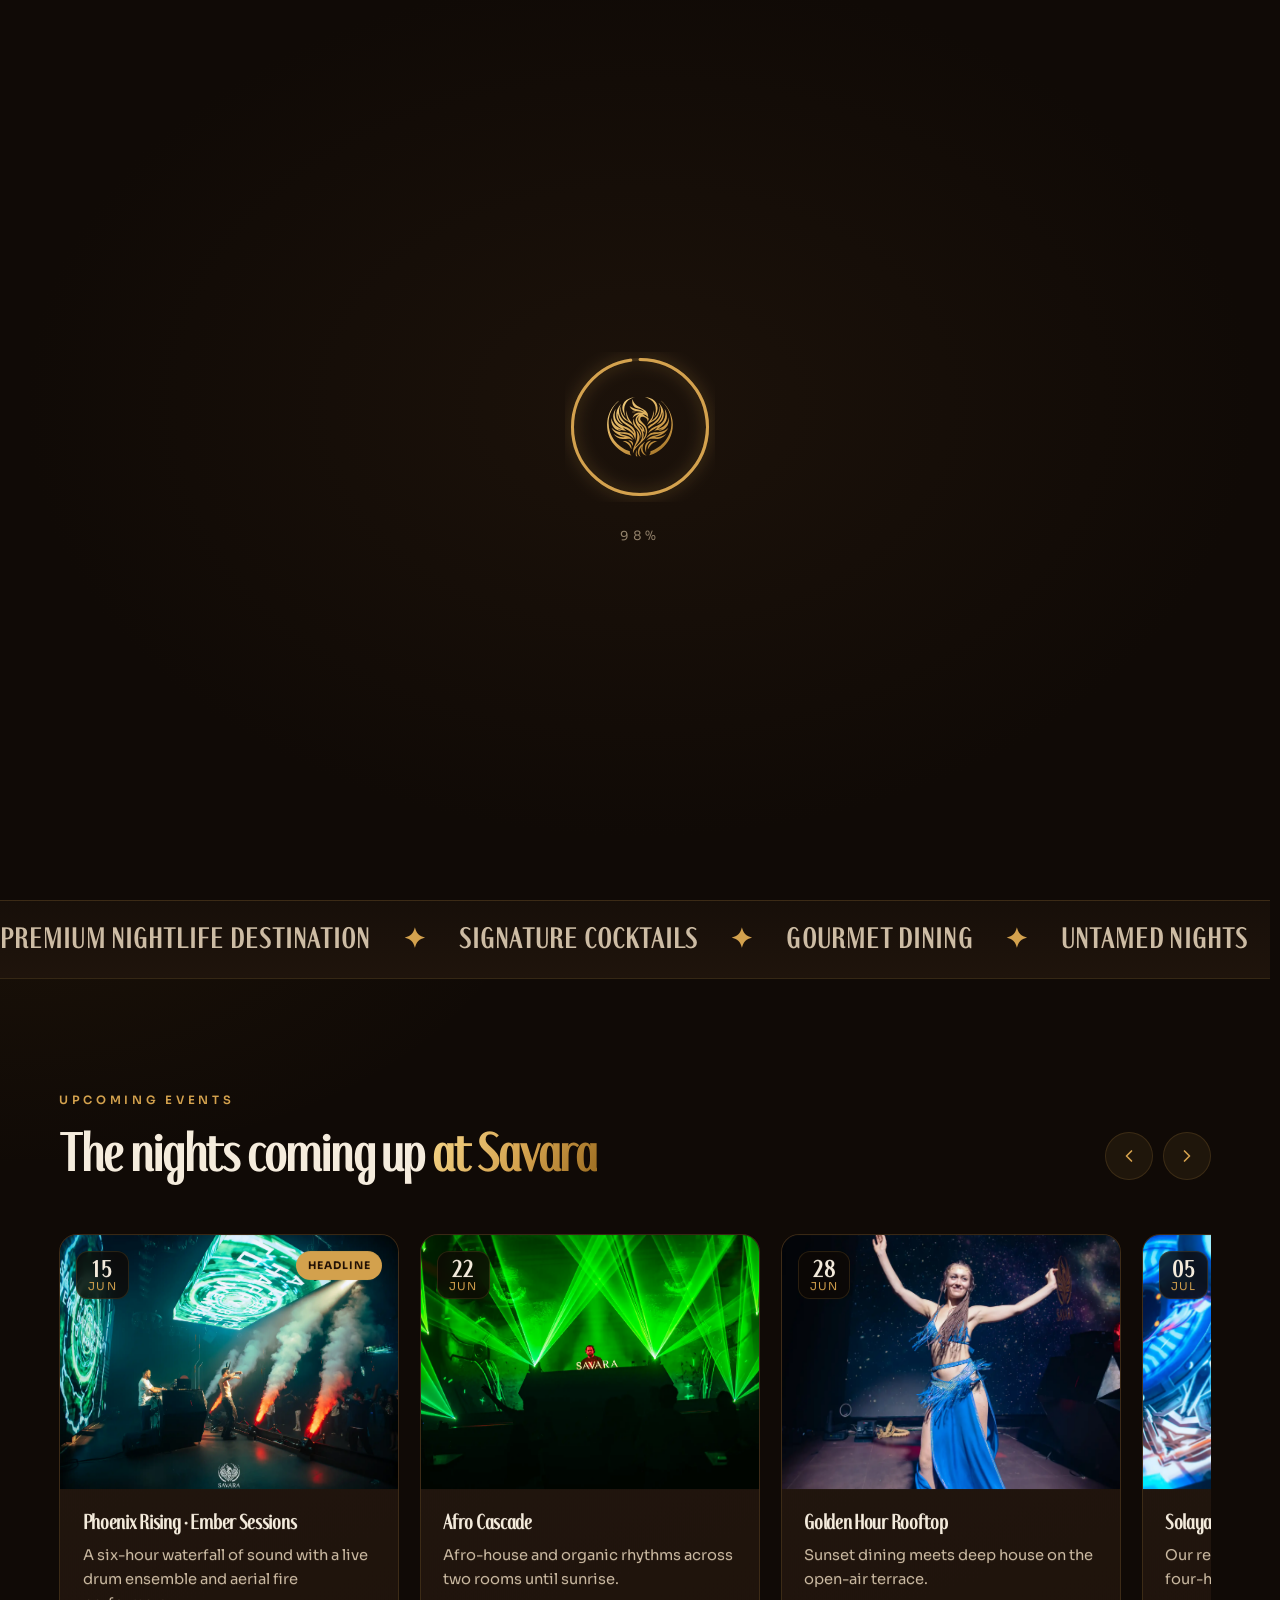
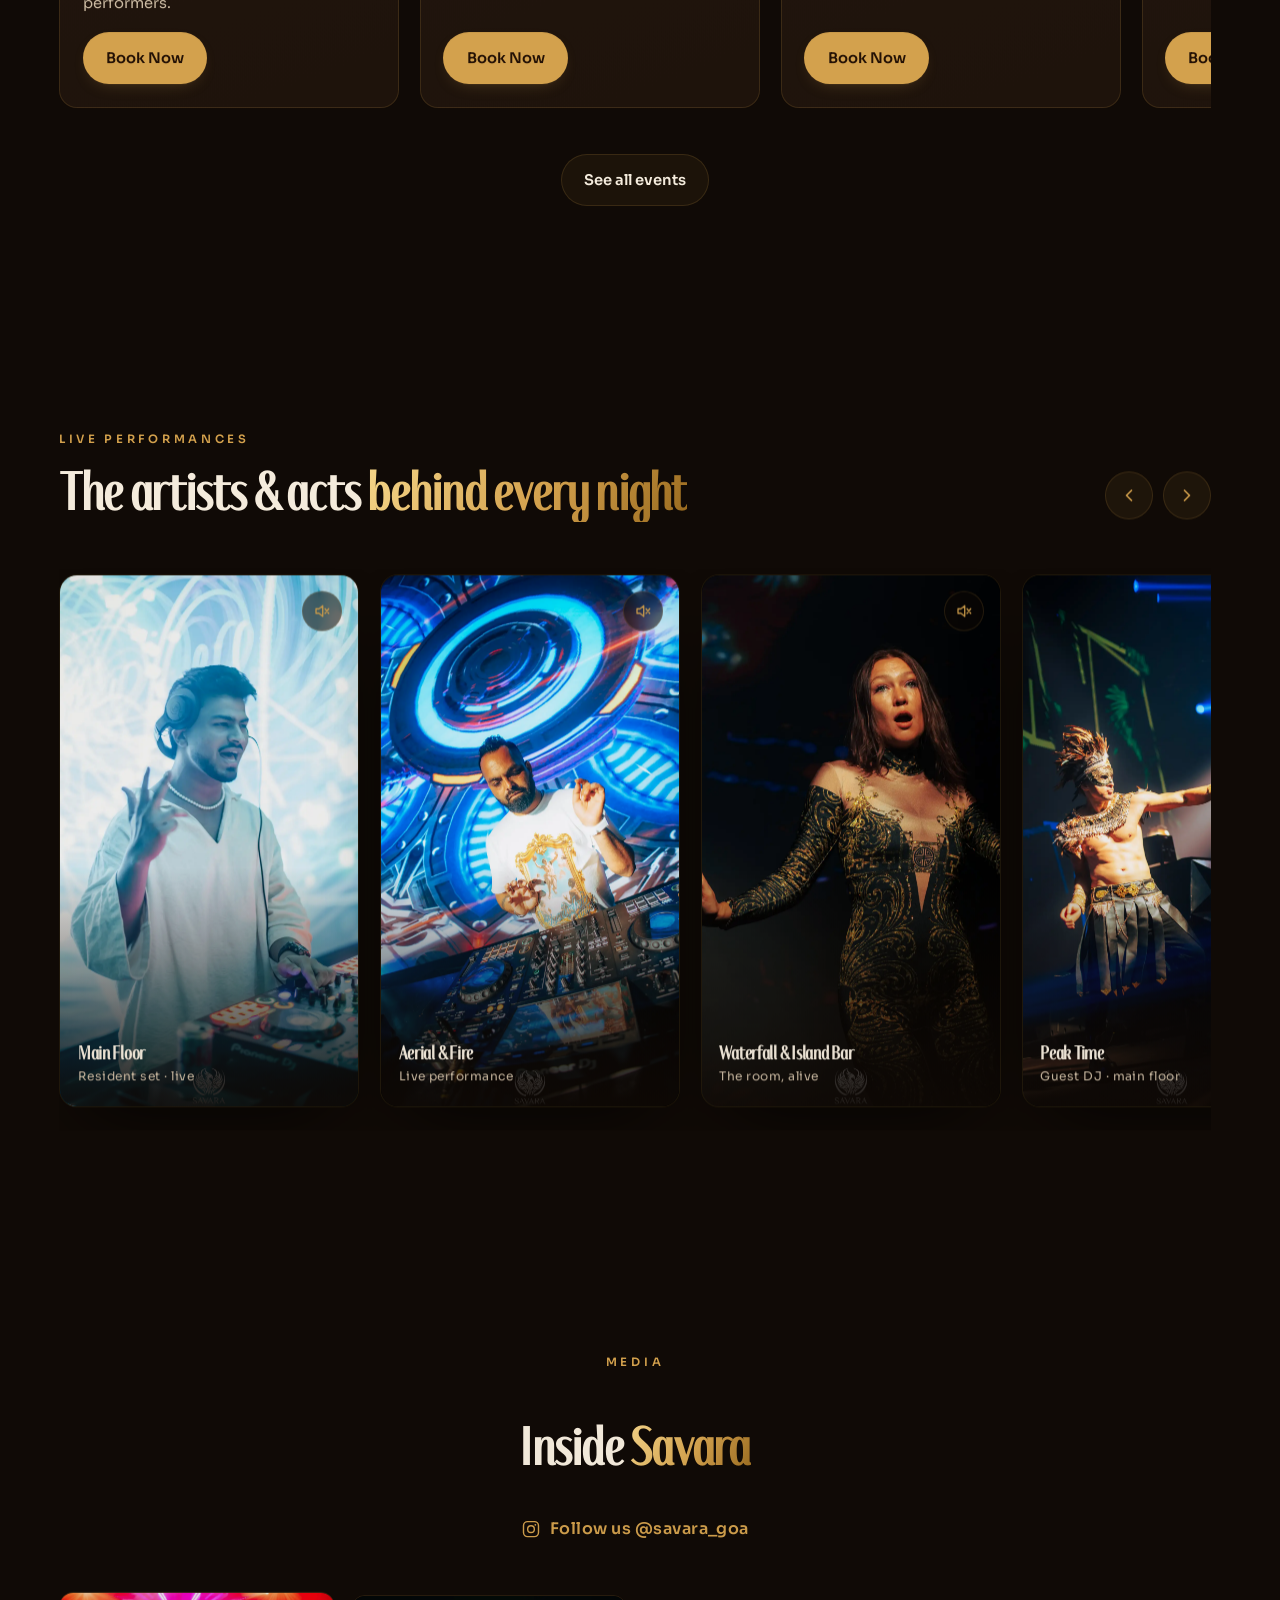
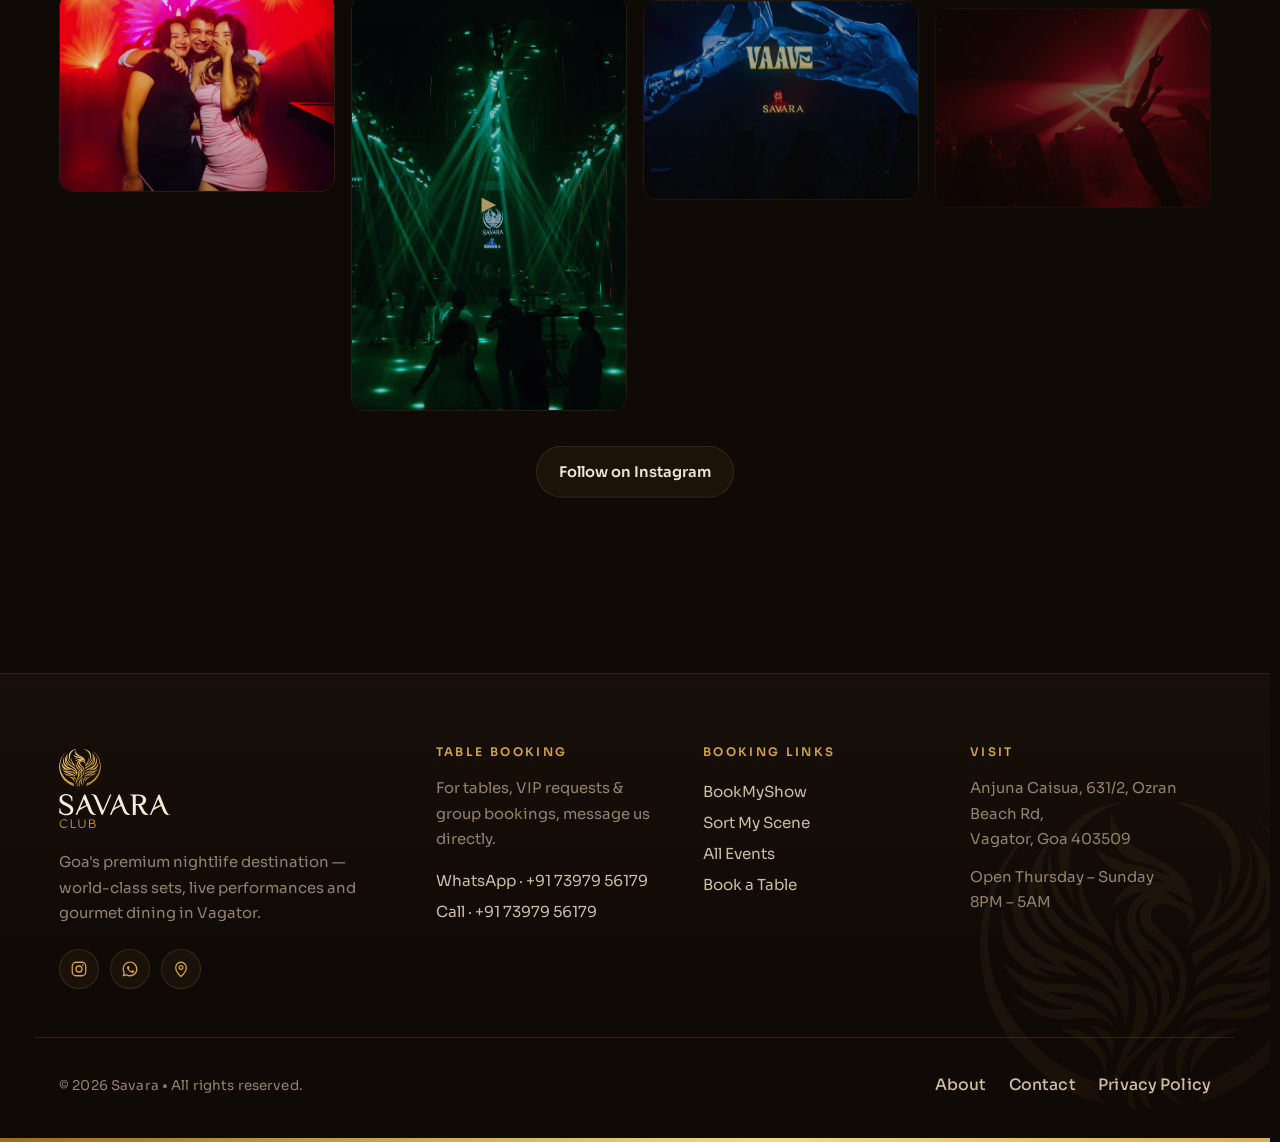
==== commit 2f9b118d: "0.0.2" ====
--- a/index.html
+++ b/index.html
@@ -4,34 +4,34 @@
   <meta charset="UTF-8" />
   <meta name="viewport" content="width=device-width, initial-scale=1.0" />
   <meta name="robots" content="index, follow, max-image-preview:large" />
-  <meta name="author" content="Savara Club" />
+  <meta name="author" content="Savara" />
   <meta name="theme-color" content="#100a06" />
-  <meta name="application-name" content="Savara Club" />
+  <meta name="application-name" content="Savara" />
   <link rel="icon" href="assets/imgs/fav-icon.png" sizes="any" />
   <link rel="icon" type="image/png" sizes="32x32" href="assets/imgs/fav-icon.png" />
   <link rel="icon" type="image/png" sizes="16x16" href="assets/imgs/fav-icon.png" />
   <link rel="apple-touch-icon" sizes="180x180" href="assets/imgs/fav-icon.png" />
   <link rel="manifest" href="/site.webmanifest" />
-  <meta name="description" content="Discover Savara Club for live DJs, immersive nightlife, fine dining and signature cocktails. Explore upcoming events and plan your night after dark." />
-  <title>Savara Club | Live DJs, Nightlife &amp; Fine Dining</title>
+  <meta name="description" content="Savara — Goa's premium nightlife destination in Vagator. World-class DJ sets, live performances, signature cocktails and gourmet dining on a 30,000 sq ft floor. Book your table." />
+  <title>Savara | Goa's Premium Nightlife Destination · Vagator</title>
   <link rel="canonical" href="https://savara-club.netlify.app/" />
   <meta property="og:type" content="website" />
   <meta property="og:locale" content="en_US" />
-  <meta property="og:site_name" content="Savara Club" />
-  <meta property="og:title" content="Savara Club | Live DJs, Nightlife &amp; Fine Dining" />
-  <meta property="og:description" content="Discover live DJs, immersive nightlife, fine dining and signature cocktails at Savara Club. The rise begins after dark." />
+  <meta property="og:site_name" content="Savara" />
+  <meta property="og:title" content="Savara | Goa's Premium Nightlife Destination · Vagator" />
+  <meta property="og:description" content="World-class sets, live performances, and one floor that stays alive all night. Vagator, Goa." />
   <meta property="og:url" content="https://savara-club.netlify.app/" />
   <meta property="og:image" content="https://savara-club.netlify.app/assets/imgs/og-image.webp" />
   <meta property="og:image:secure_url" content="https://savara-club.netlify.app/assets/imgs/og-image.webp" />
   <meta property="og:image:type" content="image/webp" />
   <meta property="og:image:width" content="1200" />
   <meta property="og:image:height" content="630" />
-  <meta property="og:image:alt" content="Savara Club - Rise After Dark, with a molten-gold phoenix and cascading light." />
+  <meta property="og:image:alt" content="Savara - Goa's premium nightlife destination, molten-gold phoenix and cascading light." />
   <meta name="twitter:card" content="summary_large_image" />
-  <meta name="twitter:title" content="Savara Club | Live DJs, Nightlife &amp; Fine Dining" />
-  <meta name="twitter:description" content="Discover live DJs, immersive nightlife, fine dining and signature cocktails at Savara Club." />
+  <meta name="twitter:title" content="Savara | Goa's Premium Nightlife Destination" />
+  <meta name="twitter:description" content="World-class sets, live performances, and one floor that stays alive all night. Vagator, Goa." />
   <meta name="twitter:image" content="https://savara-club.netlify.app/assets/imgs/og-image.webp" />
-  <meta name="twitter:image:alt" content="Savara Club - Rise After Dark, with a molten-gold phoenix and cascading light." />
+  <meta name="twitter:image:alt" content="Savara - Goa's premium nightlife destination, molten-gold phoenix and cascading light." />
   <script type="application/ld+json">
   {
     "@context": "https://schema.org",
@@ -40,20 +40,28 @@
         "@type": "WebSite",
         "@id": "https://savara-club.netlify.app/#website",
         "url": "https://savara-club.netlify.app/",
-        "name": "Savara Club",
-        "description": "Live DJs, immersive nightlife, fine dining and signature cocktails after dark."
+        "name": "Savara",
+        "description": "Goa's premium nightlife destination — world-class DJ sets, live performances, signature cocktails and gourmet dining in Vagator."
       },
       {
         "@type": "NightClub",
         "@id": "https://savara-club.netlify.app/#business",
-        "name": "Savara Club",
+        "name": "Savara",
         "url": "https://savara-club.netlify.app/",
         "logo": "https://savara-club.netlify.app/assets/images/favicon-512.png",
         "image": "https://savara-club.netlify.app/assets/imgs/og-image.webp",
-        "description": "A premium nightlife destination for live DJs, immersive performances, fine dining and signature cocktails.",
-        "email": "hello@savara.club",
+        "description": "Goa's premium nightlife destination — world-class DJ sets, live performances, signature cocktails and gourmet dining on a 30,000 sq ft floor in Vagator.",
+        "telephone": "+91-73979-56179",
         "priceRange": "$$$",
-        "hasMenu": "https://savara-club.netlify.app/menu.html"
+        "sameAs": ["https://instagram.com/savara_goa"],
+        "address": {
+          "@type": "PostalAddress",
+          "streetAddress": "Anjuna Caisua, 631/2, Ozran Beach Rd",
+          "addressLocality": "Vagator",
+          "addressRegion": "Goa",
+          "postalCode": "403509",
+          "addressCountry": "IN"
+        }
       }
     ]
   }
@@ -86,15 +94,21 @@
   <!-- ============ NAV ============ -->
   <header class="nav" id="nav">
     <div class="nav__inner">
-      <a href="#top" class="brand" aria-label="Savara Club home">
+      <a href="#top" class="brand" aria-label="Savara home">
         <span class="brand__mark" aria-hidden="true"></span>
-        <img src="assets/imgs/savara-logo.svg" alt="Savara Club" class="brand__logo" />
+        <img src="assets/imgs/savara-logo.svg" alt="Savara" class="brand__logo" />
       </a>
 
-      <button class="nav__menu-btn" id="navToggle" aria-label="Open menu" aria-expanded="false" aria-controls="menu">
-        <span class="nav__menu-label">Menu</span>
-        <span class="nav__menu-icon"><i></i><i></i><i></i></span>
-      </button>
+      <div class="nav__actions">
+        <a class="btn btn--gold nav__book" href="https://wa.me/917397956179?text=Hi%20Savara%2C%20I%27d%20like%20to%20book%20a%20table." target="_blank" rel="noopener" data-no-transition>
+          <svg viewBox="0 0 24 24" fill="currentColor" aria-hidden="true"><path d="M12.04 2C6.58 2 2.13 6.44 2.13 11.9c0 1.75.46 3.45 1.32 4.95L2 22l5.25-1.38a9.9 9.9 0 0 0 4.79 1.22c5.46 0 9.9-4.44 9.9-9.9 0-2.65-1.03-5.14-2.9-7.02A9.82 9.82 0 0 0 12.04 2Zm0 1.8c2.16 0 4.19.84 5.72 2.37a8.03 8.03 0 0 1 2.37 5.73c0 4.46-3.63 8.1-8.1 8.1a8.1 8.1 0 0 1-4.13-1.14l-.3-.17-3.1.81.83-3.03-.2-.31a8.03 8.03 0 0 1-1.24-4.29c0-4.46 3.63-8.1 8.1-8.1Zm-2.6 4.3c-.15 0-.4.06-.6.28-.22.22-.83.81-.83 1.98s.85 2.3.97 2.46c.12.16 1.67 2.55 4.05 3.58.57.24 1.01.39 1.36.5.57.18 1.09.15 1.5.09.46-.07 1.4-.57 1.6-1.13.2-.55.2-1.03.14-1.13-.06-.1-.22-.16-.46-.28-.24-.12-1.4-.69-1.62-.77-.22-.08-.38-.12-.53.12-.16.24-.6.77-.74.93-.14.16-.27.18-.5.06-.24-.12-1.01-.37-1.92-1.19-.71-.63-1.19-1.41-1.33-1.65-.14-.24-.01-.37.1-.49.11-.11.24-.28.36-.42.12-.14.16-.24.24-.4.08-.16.04-.3-.02-.42-.06-.12-.53-1.29-.73-1.77-.19-.46-.39-.4-.53-.4h-.45Z"/></svg>
+          <span class="nav__book-label">Book Table</span>
+        </a>
+        <button class="nav__menu-btn" id="navToggle" aria-label="Open menu" aria-expanded="false" aria-controls="menu">
+          <span class="nav__menu-label">Menu</span>
+          <span class="nav__menu-icon"><i></i><i></i><i></i></span>
+        </button>
+      </div>
     </div>
   </header>
 
@@ -105,25 +119,25 @@
 
     <nav class="menu__nav">
       <a class="menu__item is-current" href="index.html"><span class="menu__num">01</span><span class="menu__label">Home</span></a>
-      <a class="menu__item" href="about.html"><span class="menu__num">02</span><span class="menu__label">About</span></a>
-      <a class="menu__item" href="events.html"><span class="menu__num">03</span><span class="menu__label">Events</span></a>
-      <a class="menu__item" href="menu.html"><span class="menu__num">04</span><span class="menu__label">Menu</span></a>
+      <a class="menu__item" href="events.html"><span class="menu__num">02</span><span class="menu__label">Events</span></a>
+      <a class="menu__item" href="book.html"><span class="menu__num">03</span><span class="menu__label">Book a Table</span></a>
+      <a class="menu__item" href="about.html"><span class="menu__num">04</span><span class="menu__label">About</span></a>
       <a class="menu__item" href="contact.html"><span class="menu__num">05</span><span class="menu__label">Contact</span></a>
     </nav>
 
     <div class="menu__aside">
       <div>
         <h4>Visit</h4>
-        <p>631/2, Ozran Beach Rd<br />Vagator, Goa 403509 · Open Thu–Sun</p>
+        <p>Anjuna Caisua, 631/2, Ozran Beach Rd<br />Vagator, Goa 403509 · Open Thu–Sun</p>
       </div>
       <div>
         <h4>Reservations</h4>
-        <p><a href="tel:+917397956179">+91 73979 56179</a><br /><a href="mailto:hello@savara.club">hello@savara.club</a></p>
+        <p><a href="https://wa.me/917397956179" target="_blank" rel="noopener">WhatsApp +91 73979 56179</a><br /><a href="tel:+917397956179">Call +91 73979 56179</a></p>
       </div>
       <div>
         <h4>Follow</h4>
         <div class="menu__socials">
-          <a href="#">Facebook</a><a href="#">Instagram</a><a href="#">Google</a>
+          <a href="https://instagram.com/savara_goa" target="_blank" rel="noopener">Instagram</a><a href="https://wa.me/917397956179" target="_blank" rel="noopener">WhatsApp</a>
         </div>
       </div>
     </div>
@@ -139,272 +153,257 @@
     </div>
 
     <div class="hero__content">
-      <p class="eyebrow reveal">Vagator, Goa · Since 2023</p>
+      <p class="hero__loc reveal">
+        <svg viewBox="0 0 24 24" fill="none" stroke="currentColor" stroke-width="1.7" aria-hidden="true"><path d="M12 22s7-6.2 7-12a7 7 0 1 0-14 0c0 5.8 7 12 7 12z"/><circle cx="12" cy="10" r="2.5"/></svg>
+        Vagator&nbsp;|&nbsp;Goa
+      </p>
       <h1 class="hero__title reveal">
-        The night <span class="grad">you were born</span><br /> to remember.
+        Goa's Premium <span class="grad">Nightlife</span><br /> Destination.
       </h1>
-      <p class="hero__sub reveal">Live DJs, performance &amp; dining — after dark.</p>
+      <p class="hero__sub reveal">World-class sets, live performances, and one floor that stays alive all night.</p>
       <div class="hero__cta reveal">
-        <a href="events.html" class="btn btn--gold btn--lg magnetic">See Upcoming Events</a>
+        <a href="https://instagram.com/savara_goa" class="btn btn--gold btn--lg magnetic" target="_blank" rel="noopener" data-no-transition>Follow Us</a>
+        <a href="#events" class="btn btn--ghost btn--lg">Upcoming Events</a>
       </div>
 
       <div class="hero__stats reveal">
-        <div><strong data-count="120">0</strong><span>Nights a year</span></div>
-        <div><strong data-count="80">0</strong><span>Resident &amp; guest artists</span></div>
-        <div><strong data-count="15">0</strong><span>K+ souls ignited</span></div>
-      </div>
-    </div>
-
-    <a href="#events" class="hero__scroll" aria-label="Scroll down">
+        <div><strong><span data-count="50">0</span>+</strong><span>Live Performances</span></div>
+        <div><strong><span data-count="100">0</span>+</strong><span>World-Class DJ Sets</span></div>
+        <div><strong><span data-count="1000">0</span>+</strong><span>Souls, One Floor</span></div>
+      </div>
+    </div>
+
+    <a href="#events" class="hero__scroll" aria-label="Scroll to events">
       <span></span> Scroll
     </a>
   </section>
 
-  <!-- ============ MARQUEE ============ -->
+  <!-- ============ TICKER ============ -->
   <div class="marquee" aria-hidden="true">
     <div class="marquee__track">
-      <span>HIGH ENERGY</span><i>✦</i><span>WATERFALL NIGHTS</span><i>✦</i>
-      <span>LIVE PERFORMANCE</span><i>✦</i><span>GOLDEN HOUR DINING</span><i>✦</i>
-      <span>RISE AFTER DARK</span><i>✦</i>
-      <span>HIGH ENERGY</span><i>✦</i><span>WATERFALL NIGHTS</span><i>✦</i>
-      <span>LIVE PERFORMANCE</span><i>✦</i><span>GOLDEN HOUR DINING</span><i>✦</i>
-      <span>RISE AFTER DARK</span><i>✦</i>
+      <span>PREMIUM NIGHTLIFE DESTINATION</span><i>✦</i><span>SIGNATURE COCKTAILS</span><i>✦</i>
+      <span>GOURMET DINING</span><i>✦</i><span>UNTAMED NIGHTS</span><i>✦</i>
+      <span>LARGEST WATERFALL LANDSCAPE &amp; ISLAND BAR</span><i>✦</i><span>MASSIVE 30K SQFT FLOOR</span><i>✦</i>
+      <span>PREMIUM NIGHTLIFE DESTINATION</span><i>✦</i><span>SIGNATURE COCKTAILS</span><i>✦</i>
+      <span>GOURMET DINING</span><i>✦</i><span>UNTAMED NIGHTS</span><i>✦</i>
+      <span>LARGEST WATERFALL LANDSCAPE &amp; ISLAND BAR</span><i>✦</i><span>MASSIVE 30K SQFT FLOOR</span><i>✦</i>
     </div>
   </div>
 
-  <!-- ============ EVENTS ============ -->
+  <!-- ============ EVENTS CAROUSEL ============ -->
   <section class="section events" id="events">
     <div class="section__head">
       <div>
-        <p class="eyebrow reveal">What's on</p>
-        <h2 class="reveal">Upcoming <span class="grad">Events</span></h2>
-      </div>
-      <p class="section__lead reveal">
-        A season of electrifying nights - techno, afro-house and open-format sets
-        wrapped in cinematic production. Every night is engineered to move you.
-      </p>
-    </div>
-
-    <div class="events__grid">
-      <!-- Feature event -->
-      <article class="event event--feature reveal">
-        <div class="event__media">
-          <img src="assets/club-imgs/jpeg-44.webp" alt="Phoenix Rising headline night" loading="lazy" />
-          <span class="event__date"><b>15</b>JUN</span>
-          <span class="event__badge">Headline</span>
-        </div>
-        <div class="event__body">
-          <h3>Phoenix Rising · The Ember Sessions</h3>
-          <p>A 6-hour waterfall of sound with a live drum ensemble and aerial fire performers.</p>
-          <ul class="event__meta">
-            <li>🕙 10PM – 4AM</li>
-            <li>🎧 Resident + Special Guest</li>
-            <li>🔥 Main Floor</li>
-          </ul>
-          <div class="event__foot">
-            <span class="event__price">From <b>₹1,500</b></span>
-            <a href="#" class="btn btn--gold">Buy Tickets</a>
-          </div>
-        </div>
-      </article>
-
-      <!-- Side events -->
-      <div class="events__side">
-        <article class="event event--mini reveal">
-          <div class="event__media">
-            <img src="assets/club-imgs/jpeg-23.webp" alt="Afro Cascade night" loading="lazy" />
-            <span class="event__date"><b>22</b>JUN</span>
-          </div>
-          <div class="event__body">
+        <p class="eyebrow reveal">Upcoming Events</p>
+        <h2 class="reveal">The nights coming up <span class="grad">at Savara</span></h2>
+      </div>
+      <div class="carousel__nav reveal" aria-hidden="false">
+        <button class="carousel__btn" data-carousel-prev aria-label="Previous events"><svg viewBox="0 0 24 24" fill="none" stroke="currentColor" stroke-width="2" stroke-linecap="round" stroke-linejoin="round"><path d="M15 18l-6-6 6-6"/></svg></button>
+        <button class="carousel__btn" data-carousel-next aria-label="Next events"><svg viewBox="0 0 24 24" fill="none" stroke="currentColor" stroke-width="2" stroke-linecap="round" stroke-linejoin="round"><path d="M9 18l6-6-6-6"/></svg></button>
+      </div>
+    </div>
+
+    <div class="carousel reveal">
+      <div class="carousel__track">
+        <article class="ev-card">
+          <div class="ev-card__media">
+            <img src="assets/club-imgs/jpeg-44.webp" alt="Phoenix Rising · The Ember Sessions" loading="lazy" />
+            <span class="ev-card__date"><b>15</b>JUN</span>
+            <span class="ev-card__badge">Headline</span>
+          </div>
+          <div class="ev-card__body">
+            <h3>Phoenix Rising · Ember Sessions</h3>
+            <p>A six-hour waterfall of sound with a live drum ensemble and aerial fire performers.</p>
+            <a class="btn btn--gold" href="https://wa.me/917397956179?text=Hi%20Savara%2C%20I%27d%20like%20to%20book%20for%20Phoenix%20Rising%20%C2%B7%20Ember%20Sessions%20%2815%20Jun%29." target="_blank" rel="noopener" data-no-transition>Book Now</a>
+          </div>
+        </article>
+
+        <article class="ev-card">
+          <div class="ev-card__media">
+            <img src="assets/club-imgs/jpeg-23.webp" alt="Afro Cascade" loading="lazy" />
+            <span class="ev-card__date"><b>22</b>JUN</span>
+          </div>
+          <div class="ev-card__body">
             <h3>Afro Cascade</h3>
-            <p>Afro-house &amp; organic rhythms.</p>
-            <div class="event__foot">
-              <span class="event__price">₹1,000</span>
-              <a href="#" class="btn btn--ghost btn--sm">Tickets</a>
-            </div>
-          </div>
-        </article>
-
-        <article class="event event--mini reveal">
-          <div class="event__media">
-            <img src="assets/club-imgs/jpeg-85.webp" alt="Golden Hour rooftop" loading="lazy" />
-            <span class="event__date"><b>28</b>JUN</span>
-          </div>
-          <div class="event__body">
+            <p>Afro-house and organic rhythms across two rooms until sunrise.</p>
+            <a class="btn btn--gold" href="https://wa.me/917397956179?text=Hi%20Savara%2C%20I%27d%20like%20to%20book%20for%20Afro%20Cascade%20%2822%20Jun%29." target="_blank" rel="noopener" data-no-transition>Book Now</a>
+          </div>
+        </article>
+
+        <article class="ev-card">
+          <div class="ev-card__media">
+            <img src="assets/club-imgs/jpeg-85.webp" alt="Golden Hour Rooftop" loading="lazy" />
+            <span class="ev-card__date"><b>28</b>JUN</span>
+          </div>
+          <div class="ev-card__body">
             <h3>Golden Hour Rooftop</h3>
-            <p>Sunset dining meets deep house.</p>
-            <div class="event__foot">
-              <span class="event__price">₹1,200</span>
-              <a href="#" class="btn btn--ghost btn--sm">Tickets</a>
-            </div>
-          </div>
-        </article>
-      </div>
+            <p>Sunset dining meets deep house on the open-air terrace.</p>
+            <a class="btn btn--gold" href="https://wa.me/917397956179?text=Hi%20Savara%2C%20I%27d%20like%20to%20book%20for%20Golden%20Hour%20Rooftop%20%2828%20Jun%29." target="_blank" rel="noopener" data-no-transition>Book Now</a>
+          </div>
+        </article>
+
+        <article class="ev-card">
+          <div class="ev-card__media">
+            <img src="assets/club-imgs/jpeg-47.webp" alt="Solaya — Extended Set" loading="lazy" />
+            <span class="ev-card__date"><b>05</b>JUL</span>
+          </div>
+          <div class="ev-card__body">
+            <h3>Solaya · Extended Set</h3>
+            <p>Our resident takes the controls for a four-hour melodic-techno journey.</p>
+            <a class="btn btn--gold" href="https://wa.me/917397956179?text=Hi%20Savara%2C%20I%27d%20like%20to%20book%20for%20Solaya%20Extended%20Set%20%2805%20Jul%29." target="_blank" rel="noopener" data-no-transition>Book Now</a>
+          </div>
+        </article>
+
+        <article class="ev-card">
+          <div class="ev-card__media">
+            <img src="assets/club-imgs/jpeg-26.webp" alt="Ensemble Nights" loading="lazy" />
+            <span class="ev-card__date"><b>12</b>JUL</span>
+          </div>
+          <div class="ev-card__body">
+            <h3>Ensemble Nights</h3>
+            <p>Live percussion woven into a back-to-back DJ set on the main floor.</p>
+            <a class="btn btn--gold" href="https://wa.me/917397956179?text=Hi%20Savara%2C%20I%27d%20like%20to%20book%20for%20Ensemble%20Nights%20%2812%20Jul%29." target="_blank" rel="noopener" data-no-transition>Book Now</a>
+          </div>
+        </article>
+      </div>
+    </div>
+
+    <div class="gallery__foot reveal" style="text-align:center;margin-top:1.5rem">
+      <a href="events.html" class="btn btn--ghost">See all events</a>
     </div>
   </section>
 
-  <!-- ============ DJ LINEUP ============ -->
-  <section class="section djs" id="djs">
+  <!-- ============ LIVE PERFORMANCES ============ -->
+  <section class="section performances" id="performances">
     <div class="section__head">
       <div>
-        <p class="eyebrow reveal">The talent</p>
-        <h2 class="reveal">The next generation <span class="grad">of artists</span></h2>
-      </div>
-      <p class="section__lead reveal">
-        Residents and rising names who turn a dance floor into a living organism.
-        Tap a name to feel their signature energy.
-      </p>
-    </div>
-
-    <div class="djs__grid">
-      <article class="dj reveal">
-        <div class="dj__media">
-          <img src="assets/club-imgs/jpeg-7.webp" alt="DJ Solaya" loading="lazy" />
-          <button class="dj__play" aria-label="Preview DJ Solaya">▶</button>
-        </div>
-        <div class="dj__info">
-          <div><h3>Solaya</h3><span>Melodic Techno</span></div>
-          <div class="dj__wave"><i></i><i></i><i></i><i></i><i></i><i></i><i></i></div>
-        </div>
-      </article>
-
-      <article class="dj reveal">
-        <div class="dj__media">
-          <img src="assets/club-imgs/jpeg-47.webp" alt="DJ Ember" loading="lazy" />
-          <button class="dj__play" aria-label="Preview DJ Ember">▶</button>
-        </div>
-        <div class="dj__info">
-          <div><h3>Ember</h3><span>Afro House</span></div>
-          <div class="dj__wave"><i></i><i></i><i></i><i></i><i></i><i></i><i></i></div>
-        </div>
-      </article>
-
-      <article class="dj reveal">
-        <div class="dj__media">
-          <img src="assets/club-imgs/jpeg-26.webp" alt="DJ Cascade" loading="lazy" />
-          <button class="dj__play" aria-label="Preview DJ Cascade">▶</button>
-        </div>
-        <div class="dj__info">
-          <div><h3>Cascade</h3><span>Organic / Downtempo</span></div>
-          <div class="dj__wave"><i></i><i></i><i></i><i></i><i></i><i></i><i></i></div>
-        </div>
-      </article>
-
-      <article class="dj reveal">
-        <div class="dj__media">
-          <img src="assets/club-imgs/jpeg-21.webp" alt="DJ Noor" loading="lazy" />
-          <button class="dj__play" aria-label="Preview DJ Noor">▶</button>
-        </div>
-        <div class="dj__info">
-          <div><h3>Noor</h3><span>Open Format</span></div>
-          <div class="dj__wave"><i></i><i></i><i></i><i></i><i></i><i></i><i></i></div>
-        </div>
-      </article>
+        <p class="eyebrow reveal">LIVE Performances</p>
+        <h2 class="reveal">The artists &amp; acts <span class="grad">behind every night</span></h2>
+      </div>
+      <div class="carousel__nav reveal">
+        <button class="carousel__btn" data-carousel-prev aria-label="Previous reels"><svg viewBox="0 0 24 24" fill="none" stroke="currentColor" stroke-width="2" stroke-linecap="round" stroke-linejoin="round"><path d="M15 18l-6-6 6-6"/></svg></button>
+        <button class="carousel__btn" data-carousel-next aria-label="Next reels"><svg viewBox="0 0 24 24" fill="none" stroke="currentColor" stroke-width="2" stroke-linecap="round" stroke-linejoin="round"><path d="M9 18l6-6-6-6"/></svg></button>
+      </div>
+    </div>
+
+    <div class="carousel reveal">
+      <div class="carousel__track">
+        <article class="reel paused">
+          <video loop muted playsinline preload="metadata" poster="assets/club-imgs/jpeg-7.webp">
+            <source src="assets/club-imgs/C1630.MP4" type="video/mp4" />
+          </video>
+          <div class="reel__grad"></div>
+          <button class="reel__sound" aria-label="Toggle sound"></button>
+          <button class="reel__play" aria-label="Play or pause"><svg viewBox="0 0 24 24" fill="currentColor"><path d="M8 5v14l11-7z"/></svg></button>
+          <div class="reel__meta"><h3>Main Floor</h3><span>Resident set · live</span></div>
+        </article>
+
+        <article class="reel paused">
+          <video loop muted playsinline preload="metadata" poster="assets/club-imgs/jpeg-47.webp">
+            <source src="assets/club-imgs/C1635.MP4" type="video/mp4" />
+          </video>
+          <div class="reel__grad"></div>
+          <button class="reel__sound" aria-label="Toggle sound"></button>
+          <button class="reel__play" aria-label="Play or pause"><svg viewBox="0 0 24 24" fill="currentColor"><path d="M8 5v14l11-7z"/></svg></button>
+          <div class="reel__meta"><h3>Aerial &amp; Fire</h3><span>Live performance</span></div>
+        </article>
+
+        <article class="reel paused">
+          <video loop muted playsinline preload="metadata" poster="assets/club-imgs/jpeg-26.webp">
+            <source src="assets/club-imgs/C1622.MP4" type="video/mp4" />
+          </video>
+          <div class="reel__grad"></div>
+          <button class="reel__sound" aria-label="Toggle sound"></button>
+          <button class="reel__play" aria-label="Play or pause"><svg viewBox="0 0 24 24" fill="currentColor"><path d="M8 5v14l11-7z"/></svg></button>
+          <div class="reel__meta"><h3>Waterfall &amp; Island Bar</h3><span>The room, alive</span></div>
+        </article>
+
+        <article class="reel paused">
+          <video loop muted playsinline preload="metadata" poster="assets/club-imgs/jpeg-21.webp">
+            <source src="assets/club-imgs/C1625.MP4" type="video/mp4" />
+          </video>
+          <div class="reel__grad"></div>
+          <button class="reel__sound" aria-label="Toggle sound"></button>
+          <button class="reel__play" aria-label="Play or pause"><svg viewBox="0 0 24 24" fill="currentColor"><path d="M8 5v14l11-7z"/></svg></button>
+          <div class="reel__meta"><h3>Peak Time</h3><span>Guest DJ · main floor</span></div>
+        </article>
+      </div>
     </div>
   </section>
 
-  <!-- ============ DINING ============ -->
-  <section class="section dining" id="dining">
-    <div class="dining__grid">
-      <div class="dining__media reveal">
-        <img src="assets/club-imgs/jpeg-5.webp" alt="Savara dining room" loading="lazy" />
-        <div class="dining__cocktail">
-          <img src="assets/club-imgs/jpeg-12.webp" alt="Signature cocktail" loading="lazy" />
-        </div>
-      </div>
-      <div class="dining__text">
-        <p class="eyebrow reveal">Before the beat drops</p>
-        <h2 class="reveal">Dine in <span class="grad">golden light</span></h2>
-        <p class="reveal">
-          Our kitchen is where the night begins. A fire-driven menu of smoke,
-          char and citrus, paired with a cocktail programme built around warm
-          amber spirits. Reserve early and let the evening rise with you.
-        </p>
-        <ul class="dining__list reveal">
-          <li><span>01</span> Fire-kissed sharing plates</li>
-          <li><span>02</span> Barrel-aged signature cocktails</li>
-          <li><span>03</span> Terrace &amp; main-floor seating</li>
-          <li><span>04</span> Seamless dinner-to-dancefloor flow</li>
-        </ul>
-        <div class="dining__cta reveal">
-          <a href="#" class="btn btn--gold btn--lg">View the Menu</a>
-          <a href="#" class="btn btn--ghost btn--lg">Reserve</a>
-        </div>
-      </div>
-    </div>
-  </section>
-
-  <!-- ============ THE VIBE ============ -->
-  <section class="section vibe" id="vibe">
-    <div class="vibe__inner">
-      <p class="eyebrow reveal">Energy &amp; vibe</p>
-      <h2 class="reveal">Built on <span class="grad">constructive energy</span>.</h2>
-      <p class="vibe__lead reveal">Precision sound, live performance and an immersive space - designed to elevate you.</p>
-      <div class="vibe__cards">
-        <div class="vibe__card reveal"><h3>Precision Sound</h3><p>Feel every beat.</p></div>
-        <div class="vibe__card reveal"><h3>Live Performance</h3><p>Aerialists, drummers &amp; fire artists.</p></div>
-        <div class="vibe__card reveal"><h3>Immersive Space</h3><p>Waterfall visuals &amp; amber light.</p></div>
-      </div>
-    </div>
-  </section>
-
-  <!-- ============ GALLERY ============ -->
-  <section class="section gallery" id="gallery">
+  <!-- ============ MEDIA - BENTO GRID ============ -->
+  <section class="section gallery" id="media">
     <div class="section__head section__head--center">
-      <p class="eyebrow reveal">The moments</p>
-      <h2 class="reveal">Social <span class="grad">media</span></h2>
-      <a class="gallery__handle reveal" href="#">@savara.club</a>
+      <p class="eyebrow reveal">Media</p>
+      <h2 class="reveal">Inside <span class="grad">Savara</span></h2>
+      <a class="media-handle reveal" href="https://instagram.com/savara_goa" target="_blank" rel="noopener" data-no-transition>
+        <svg viewBox="0 0 24 24" fill="none" stroke="currentColor" stroke-width="1.7" aria-hidden="true"><rect x="3" y="3" width="18" height="18" rx="5"/><circle cx="12" cy="12" r="4"/><circle cx="17.2" cy="6.8" r="1.1" fill="currentColor" stroke="none"/></svg>
+        Follow us @savara_goa
+      </a>
     </div>
     <div class="gallery__grid">
-      <a class="gallery__item reveal" href="#"><img src="assets/club-imgs/jpeg-3.webp" alt="Crowd" loading="lazy" /></a>
-      <a class="gallery__item gallery__item--tall reveal" href="#"><img src="assets/club-imgs/jpeg-121.webp" alt="Performance" loading="lazy" /></a>
-      <a class="gallery__item reveal" href="#"><img src="assets/club-imgs/jpeg-46.webp" alt="Lights" loading="lazy" /></a>
-      <a class="gallery__item reveal" href="#"><img src="assets/club-imgs/jpeg-47.webp" alt="DJ set" loading="lazy" /></a>
-      <a class="gallery__item reveal" href="#"><img src="assets/club-imgs/jpeg-21.webp" alt="Terrace" loading="lazy" /></a>
-      <a class="gallery__item gallery__item--wide reveal" href="#"><img src="assets/club-imgs/jpeg-99.webp" alt="Main floor" loading="lazy" /></a>
+      <a class="gallery__item reveal" href="https://instagram.com/savara_goa" target="_blank" rel="noopener" data-no-transition><img src="assets/club-imgs/jpeg-99.webp" alt="Savara front facade" loading="lazy" /></a>
+      <div class="gallery__item gallery__item--tall gallery__item--video reveal">
+        <video autoplay loop muted playsinline preload="metadata" poster="assets/club-imgs/jpeg-121.webp"><source src="assets/club-imgs/C1630.MP4" type="video/mp4" /></video>
+      </div>
+      <a class="gallery__item reveal" href="https://instagram.com/savara_goa" target="_blank" rel="noopener" data-no-transition><img src="assets/club-imgs/jpeg-12.webp" alt="Food photography" loading="lazy" /></a>
+      <a class="gallery__item reveal" href="https://instagram.com/savara_goa" target="_blank" rel="noopener" data-no-transition><img src="assets/club-imgs/jpeg-46.webp" alt="Indoor waterfall and island bar" loading="lazy" /></a>
+      <a class="gallery__item reveal" href="https://instagram.com/savara_goa" target="_blank" rel="noopener" data-no-transition><img src="assets/club-imgs/jpeg-3.webp" alt="Crowd on the floor" loading="lazy" /></a>
+      <div class="gallery__item gallery__item--wide gallery__item--video reveal">
+        <video autoplay loop muted playsinline preload="metadata" poster="assets/club-imgs/jpeg-5.webp"><source src="assets/club-imgs/C1635.MP4" type="video/mp4" /></video>
+      </div>
     </div>
     <div class="gallery__foot reveal">
-      <a href="#" class="btn btn--ghost">Follow on Instagram</a>
+      <a href="https://instagram.com/savara_goa" class="btn btn--ghost" target="_blank" rel="noopener" data-no-transition>Follow on Instagram</a>
     </div>
   </section>
 
   <!-- ============ FOOTER ============ -->
   <footer class="footer">
     <span class="footer__phoenix" aria-hidden="true"></span>
-    <div class="footer__inner">
-      <div class="footer__left">
+    <div class="footer__inner footer__inner--cols">
+      <div class="footer__left footer__col">
         <a href="index.html" class="brand footer__brandlink">
           <span class="brand__mark" aria-hidden="true"></span>
-          <img src="assets/imgs/savara-logo.svg" alt="Savara Club" class="brand__logo" />
+          <img src="assets/imgs/savara-logo.svg" alt="Savara" class="brand__logo" />
         </a>
-        <p class="footer__tag">The rise begins after dark. High energy, constructive vibe - a waterfall of sound in dark brown &amp; gold.</p>
-        <nav class="footer__links">
-          <a href="events.html">Tickets</a>
-          <a href="events.html">VIP Tables</a>
-          <a href="menu.html">Dining</a>
-          <a href="contact.html">Contact</a>
-          <a href="privacy.html">Privacy Policy</a>
-        </nav>
-      </div>
-
-      <div class="footer__news">
-        <h3>Newsletter</h3>
-        <p>Join today and get <span class="grad">10% off</span> your first ticket - plus first access to guestlist &amp; table drops.</p>
-        <form class="footer__form" id="newsForm" data-form novalidate>
-          <input type="email" id="newsEmail" placeholder="Your email" aria-label="Email address" required />
-          <button type="submit" class="btn btn--gold">Subscribe</button>
-        </form>
-        <p class="footer__msg form-msg" id="newsMsg" role="status"></p>
+        <p class="footer__tag">Goa's premium nightlife destination — world-class sets, live performances and gourmet dining in Vagator.</p>
+        <div class="footer__socialrow">
+          <a href="https://instagram.com/savara_goa" target="_blank" rel="noopener" aria-label="Instagram"><svg viewBox="0 0 24 24" fill="none" stroke="currentColor" stroke-width="1.7"><rect x="3" y="3" width="18" height="18" rx="5"/><circle cx="12" cy="12" r="4"/><circle cx="17.2" cy="6.8" r="1.1" fill="currentColor" stroke="none"/></svg></a>
+          <a href="https://wa.me/917397956179" target="_blank" rel="noopener" aria-label="WhatsApp"><svg viewBox="0 0 24 24" fill="currentColor"><path d="M12.04 2C6.58 2 2.13 6.44 2.13 11.9c0 1.75.46 3.45 1.32 4.95L2 22l5.25-1.38a9.9 9.9 0 0 0 4.79 1.22c5.46 0 9.9-4.44 9.9-9.9 0-2.65-1.03-5.14-2.9-7.02A9.82 9.82 0 0 0 12.04 2Zm0 1.8c2.16 0 4.19.84 5.72 2.37a8.03 8.03 0 0 1 2.37 5.73c0 4.46-3.63 8.1-8.1 8.1a8.1 8.1 0 0 1-4.13-1.14l-.3-.17-3.1.81.83-3.03-.2-.31a8.03 8.03 0 0 1-1.24-4.29c0-4.46 3.63-8.1 8.1-8.1Zm-2.6 4.3c-.15 0-.4.06-.6.28-.22.22-.83.81-.83 1.98s.85 2.3.97 2.46c.12.16 1.67 2.55 4.05 3.58.57.24 1.01.39 1.36.5.57.18 1.09.15 1.5.09.46-.07 1.4-.57 1.6-1.13.2-.55.2-1.03.14-1.13-.06-.1-.22-.16-.46-.28-.24-.12-1.4-.69-1.62-.77-.22-.08-.38-.12-.53.12-.16.24-.6.77-.74.93-.14.16-.27.18-.5.06-.24-.12-1.01-.37-1.92-1.19-.71-.63-1.19-1.41-1.33-1.65-.14-.24-.01-.37.1-.49.11-.11.24-.28.36-.42.12-.14.16-.24.24-.4.08-.16.04-.3-.02-.42-.06-.12-.53-1.29-.73-1.77-.19-.46-.39-.4-.53-.4h-.45Z"/></svg></a>
+          <a href="https://maps.google.com/?q=Savara+Vagator+Goa" target="_blank" rel="noopener" aria-label="Google Maps"><svg viewBox="0 0 24 24" fill="none" stroke="currentColor" stroke-width="1.7"><path d="M12 22s7-6.2 7-12a7 7 0 1 0-14 0c0 5.8 7 12 7 12z"/><circle cx="12" cy="10" r="2.5"/></svg></a>
+        </div>
+      </div>
+
+      <div class="footer__col">
+        <h4>Table Booking</h4>
+        <p>For tables, VIP requests &amp; group bookings, message us directly.</p>
+        <a class="footer__wa" href="https://wa.me/917397956179?text=Hi%20Savara%2C%20I%27d%20like%20to%20book%20a%20table." target="_blank" rel="noopener" data-no-transition>WhatsApp · +91 73979 56179</a>
+        <a href="tel:+917397956179">Call · +91 73979 56179</a>
+      </div>
+
+      <div class="footer__col footer__col--links">
+        <h4>Booking Links</h4>
+        <a href="https://in.bookmyshow.com/" target="_blank" rel="noopener">BookMyShow</a>
+        <a href="https://www.sortmyscene.com/" target="_blank" rel="noopener">Sort My Scene</a>
+        <a href="events.html">All Events</a>
+        <a href="book.html">Book a Table</a>
+      </div>
+
+      <div class="footer__col">
+        <h4>Visit</h4>
+        <p>Anjuna Caisua, 631/2, Ozran Beach Rd,<br />Vagator, Goa 403509</p>
+        <p>Open Thursday – Sunday<br />8PM – 5AM</p>
       </div>
     </div>
 
     <div class="footer__bar">
       <span>© <span data-year>2026</span> Savara • All rights reserved.</span>
-      <div class="footer__social">
-        <a href="#" aria-label="Facebook"><svg viewBox="0 0 24 24" fill="currentColor"><path d="M13.5 21v-8h2.6l.4-3h-3V8.1c0-.9.3-1.5 1.6-1.5H17V4c-.3 0-1.3-.1-2.4-.1-2.4 0-4 1.4-4 4.1V10H8v3h2.6v8h2.9z"/></svg></a>
-        <a href="#" aria-label="Instagram"><svg viewBox="0 0 24 24" fill="none" stroke="currentColor" stroke-width="1.7"><rect x="3" y="3" width="18" height="18" rx="5"/><circle cx="12" cy="12" r="4"/><circle cx="17.2" cy="6.8" r="1.1" fill="currentColor" stroke="none"/></svg></a>
-        <a href="#" aria-label="Google"><svg viewBox="0 0 24 24" fill="currentColor"><path d="M21.6 12.23c0-.68-.06-1.33-.17-1.96H12v3.71h5.38a4.6 4.6 0 0 1-2 3.02v2.5h3.24c1.9-1.75 2.98-4.33 2.98-7.27z"/><path d="M12 22c2.7 0 4.96-.9 6.62-2.42l-3.24-2.5c-.9.6-2.05.96-3.38.96-2.6 0-4.8-1.76-5.59-4.13H3.06v2.6A10 10 0 0 0 12 22z"/><path d="M6.41 13.91A6 6 0 0 1 6.1 12c0-.66.11-1.31.31-1.91V7.49H3.06A10 10 0 0 0 2 12c0 1.61.39 3.14 1.06 4.51z"/><path d="M12 6.58c1.47 0 2.79.5 3.83 1.5l2.87-2.87A10 10 0 0 0 12 2 10 10 0 0 0 3.06 7.49l3.35 2.6C7.2 8.34 9.4 6.58 12 6.58z"/></svg></a>
-      </div>
+      <nav class="footer__links" style="flex-direction:row;gap:1.4rem">
+        <a href="about.html">About</a>
+        <a href="contact.html">Contact</a>
+        <a href="privacy.html">Privacy Policy</a>
+      </nav>
     </div>
     <div class="footer__accent" aria-hidden="true"></div>
   </footer>
--- a/assets/style.css
+++ b/assets/style.css
@@ -835,6 +835,180 @@
   .event--mini .event__media { aspect-ratio: 16/9; }
 }
 
+/* ============================================================
+   CLIENT UPDATE - new IA components (2026)
+   Nav Book CTA · Ticker · Event + Reel carousels · MEDIA · Book · Footer cols
+   ============================================================ */
+
+/* ---------- Nav: persistent Book Table CTA ---------- */
+.nav__actions { display: flex; align-items: center; gap: .55rem; }
+.nav__book { --pad: .62rem 1.15rem; font-size: .88rem; }
+.nav__book svg { width: 16px; height: 16px; }
+@media (max-width: 620px) {
+  .nav__book .nav__book-label { display: none; }
+  .nav__book { --pad: .7rem .8rem; }
+  .nav__book svg { width: 18px; height: 18px; }
+}
+
+/* ---------- Hero location tag + stat "+" ---------- */
+.hero__loc {
+  display: inline-flex; align-items: center; gap: .55rem;
+  text-transform: uppercase; letter-spacing: .28em; font-size: .72rem;
+  font-weight: 600; color: var(--gold); margin-bottom: 1.4rem;
+}
+.hero__loc svg { width: 15px; height: 15px; }
+.hero__stats strong span[data-count] { font: inherit; color: inherit; }
+
+/* ---------- Generic carousel ---------- */
+.carousel { position: relative; }
+.carousel__track {
+  display: flex; gap: 1.3rem; overflow-x: auto; scroll-snap-type: x mandatory;
+  padding: .4rem .2rem 1.4rem; scrollbar-width: none; -webkit-overflow-scrolling: touch;
+  cursor: grab;
+}
+.carousel__track::-webkit-scrollbar { display: none; }
+.carousel__track > * { scroll-snap-align: start; flex: 0 0 auto; }
+.carousel__nav { display: flex; gap: .6rem; }
+.carousel__btn {
+  width: 48px; height: 48px; border-radius: 50%; display: grid; place-items: center;
+  cursor: pointer; color: var(--gold);
+  background: rgba(212,162,78,.08); border: 1px solid var(--line);
+  transition: background .25s, border-color .25s, transform .25s, opacity .25s;
+}
+.carousel__btn:hover { background: rgba(212,162,78,.18); border-color: var(--gold); transform: translateY(-2px); }
+.carousel__btn:disabled { opacity: .3; cursor: default; transform: none; }
+.carousel__btn svg { width: 20px; height: 20px; }
+
+/* ---------- Event card (carousel + grid) ---------- */
+.ev-card {
+  width: 340px; max-width: 80vw;
+  display: flex; flex-direction: column; overflow: hidden;
+  background: linear-gradient(160deg, var(--panel), var(--bg-3));
+  border: 1px solid var(--line); border-radius: var(--radius);
+  transition: transform .4s var(--ease), border-color .4s, box-shadow .4s;
+}
+.ev-card:hover { transform: translateY(-6px); border-color: rgba(212,162,78,.42); box-shadow: var(--shadow); }
+.ev-card__media { position: relative; aspect-ratio: 4/3; overflow: hidden; }
+.ev-card__media img { width: 100%; height: 100%; object-fit: cover; transition: transform .6s var(--ease); }
+.ev-card:hover .ev-card__media img { transform: scale(1.06); }
+.ev-card__date {
+  position: absolute; top: 1rem; left: 1rem; z-index: 2;
+  background: rgba(16,10,6,.78); backdrop-filter: blur(6px);
+  border: 1px solid var(--line); border-radius: 12px;
+  padding: .4rem .7rem; text-align: center; line-height: 1;
+  font-size: .68rem; letter-spacing: .1em; color: var(--gold);
+}
+.ev-card__date b { display: block; font-family: var(--font-display); font-size: 1.4rem; color: var(--ink); }
+.ev-card__badge {
+  position: absolute; top: 1rem; right: 1rem; z-index: 2;
+  background: var(--gold); color: #241206; font-size: .66rem; font-weight: 700;
+  letter-spacing: .1em; padding: .35rem .7rem; border-radius: 999px; text-transform: uppercase;
+}
+.ev-card__body { padding: 1.4rem; display: flex; flex-direction: column; gap: .55rem; flex: 1; }
+.ev-card__body h3 { font-size: 1.25rem; line-height: 1.15; }
+.ev-card__body p { color: var(--ink-soft); font-size: .92rem; flex: 1; }
+.ev-card__body .btn { margin-top: .5rem; align-self: flex-start; }
+
+/* Events page grid (P2) */
+.ev-grid { display: grid; grid-template-columns: repeat(3, 1fr); gap: 1.5rem; }
+.ev-grid .ev-card { width: auto; max-width: none; }
+
+/* ---------- LIVE Performances - reels ---------- */
+.reel {
+  position: relative; width: 300px; max-width: 72vw; aspect-ratio: 9/16;
+  border-radius: var(--radius); overflow: hidden; border: 1px solid var(--line);
+  box-shadow: var(--shadow); background: #000;
+}
+.reel video { width: 100%; height: 100%; object-fit: cover; display: block; }
+.reel__grad { position: absolute; inset: 0; z-index: 1; pointer-events: none;
+  background: linear-gradient(to top, rgba(16,10,6,.9), transparent 45%); }
+.reel__meta { position: absolute; left: 1.1rem; bottom: 1.1rem; z-index: 2; }
+.reel__meta h3 { font-size: 1.15rem; }
+.reel__meta span { font-size: .76rem; color: var(--ink-soft); letter-spacing: .04em; }
+.reel__sound {
+  position: absolute; top: 1rem; right: 1rem; z-index: 3;
+  width: 40px; height: 40px; border-radius: 50%; display: grid; place-items: center;
+  cursor: pointer; color: var(--gold); background: rgba(16,10,6,.55);
+  border: 1px solid var(--line); backdrop-filter: blur(6px);
+  transition: background .25s, transform .25s;
+}
+.reel__sound:hover { background: rgba(16,10,6,.85); transform: scale(1.08); }
+.reel__sound svg { width: 18px; height: 18px; }
+.reel__play {
+  position: absolute; inset: 0; z-index: 2; display: grid; place-items: center;
+  cursor: pointer; background: transparent; border: 0; color: var(--gold-lt);
+}
+.reel__play svg { width: 62px; height: 62px; opacity: 0; transition: opacity .3s;
+  filter: drop-shadow(0 4px 14px rgba(0,0,0,.7)); }
+.reel.paused .reel__play svg { opacity: .95; }
+
+/* ---------- MEDIA - Instagram handle + video tiles ---------- */
+.media-handle {
+  display: inline-flex; align-items: center; gap: .55rem;
+  color: var(--gold); font-weight: 600; letter-spacing: .03em; margin-top: .6rem;
+  transition: color .25s, transform .25s var(--ease);
+}
+.media-handle svg { width: 20px; height: 20px; }
+.media-handle:hover { color: var(--gold-lt); transform: translateY(-2px); }
+.gallery__item video { width: 100%; height: 100%; object-fit: cover; }
+.gallery__item--video::after { content: '▶'; font-size: 1.2rem; opacity: .85; background: rgba(16,10,6,.15); }
+.gallery__item--video:hover::after { opacity: 1; }
+
+/* ---------- Book a Table (P3) ---------- */
+.reserve { max-width: 840px; margin: 0 auto; text-align: center; }
+.reserve__card {
+  background: linear-gradient(160deg, var(--panel), var(--bg-2));
+  border: 1px solid var(--line); border-radius: 26px; box-shadow: var(--shadow);
+  padding: clamp(2rem, 5vw, 3.6rem);
+}
+.reserve__card h2 { font-size: clamp(1.9rem, 4vw, 2.8rem); margin-bottom: 1rem; }
+.reserve__card > p { color: var(--ink-soft); max-width: 520px; margin: 0 auto 2.2rem; }
+.reserve__cta { font-size: 1.05rem; }
+.reserve__note { margin-top: 1.2rem; font-size: .85rem; color: var(--ink-dim); }
+.reserve__grid { display: grid; grid-template-columns: repeat(3, 1fr); gap: 1.2rem; margin-top: 2.8rem; text-align: left; }
+.reserve__item { padding: 1.5rem; border: 1px solid var(--line); border-radius: var(--radius); background: rgba(212,162,78,.04); }
+.reserve__item h4 { font-family: var(--font-body); font-size: .74rem; text-transform: uppercase; letter-spacing: .18em; color: var(--gold); margin-bottom: .55rem; }
+.reserve__item p { color: var(--ink-soft); font-size: .95rem; margin: 0; line-height: 1.6; }
+.reserve__item a { color: var(--ink-soft); } .reserve__item a:hover { color: var(--gold-lt); }
+
+/* ---------- Footer - new column layout ---------- */
+.footer__inner--cols { grid-template-columns: 1.5fr 1fr 1fr 1.1fr; gap: 2.5rem 3rem; }
+.footer__col h4 { font-family: var(--font-body); font-size: .74rem; text-transform: uppercase; letter-spacing: .2em; color: var(--gold); margin-bottom: 1.1rem; }
+.footer__col p { color: var(--ink-dim); font-size: .93rem; line-height: 1.7; margin-bottom: .8rem; }
+.footer__col a { color: var(--ink-soft); font-size: .95rem; display: block; padding: .18rem 0; transition: color .25s, padding-left .25s; }
+.footer__col a:hover { color: var(--gold-lt); }
+.footer__col--links a { position: relative; }
+.footer__col--links a::before {
+  content: ''; position: absolute; left: 0; top: 50%; width: 5px; height: 5px; border-radius: 50%;
+  background: var(--gold); transform: translateY(-50%) scale(0); transition: transform .25s var(--ease);
+}
+.footer__col--links a:hover { padding-left: 14px; }
+.footer__col--links a:hover::before { transform: translateY(-50%) scale(1); }
+.footer__wa { display: inline-flex; align-items: center; gap: .5rem; margin-top: .3rem; }
+.footer__socialrow { display: flex; gap: .7rem; margin-top: 1.4rem; }
+.footer__socialrow a {
+  width: 40px; height: 40px; border-radius: 50%; display: grid; place-items: center; color: var(--gold);
+  border: 1px solid var(--line); background: rgba(212,162,78,.05);
+  transition: transform .3s var(--ease), background .3s, color .3s, border-color .3s;
+}
+.footer__socialrow svg { width: 18px; height: 18px; }
+.footer__socialrow a:hover {
+  transform: translateY(-4px); color: #241206; border-color: transparent;
+  background: linear-gradient(120deg, var(--gold-lt), var(--gold-dk));
+}
+
+@media (max-width: 980px) {
+  .ev-grid { grid-template-columns: repeat(2, 1fr); }
+  .footer__inner--cols { grid-template-columns: 1fr 1fr; }
+}
+@media (max-width: 720px) {
+  .reserve__grid { grid-template-columns: 1fr; }
+}
+@media (max-width: 620px) {
+  .ev-grid { grid-template-columns: 1fr; }
+  .footer__inner--cols { grid-template-columns: 1fr; }
+}
+
 @media (prefers-reduced-motion: reduce) {
   *, *::before, *::after { animation: none !important; transition: none !important; }
   .reveal { opacity: 1; transform: none; }
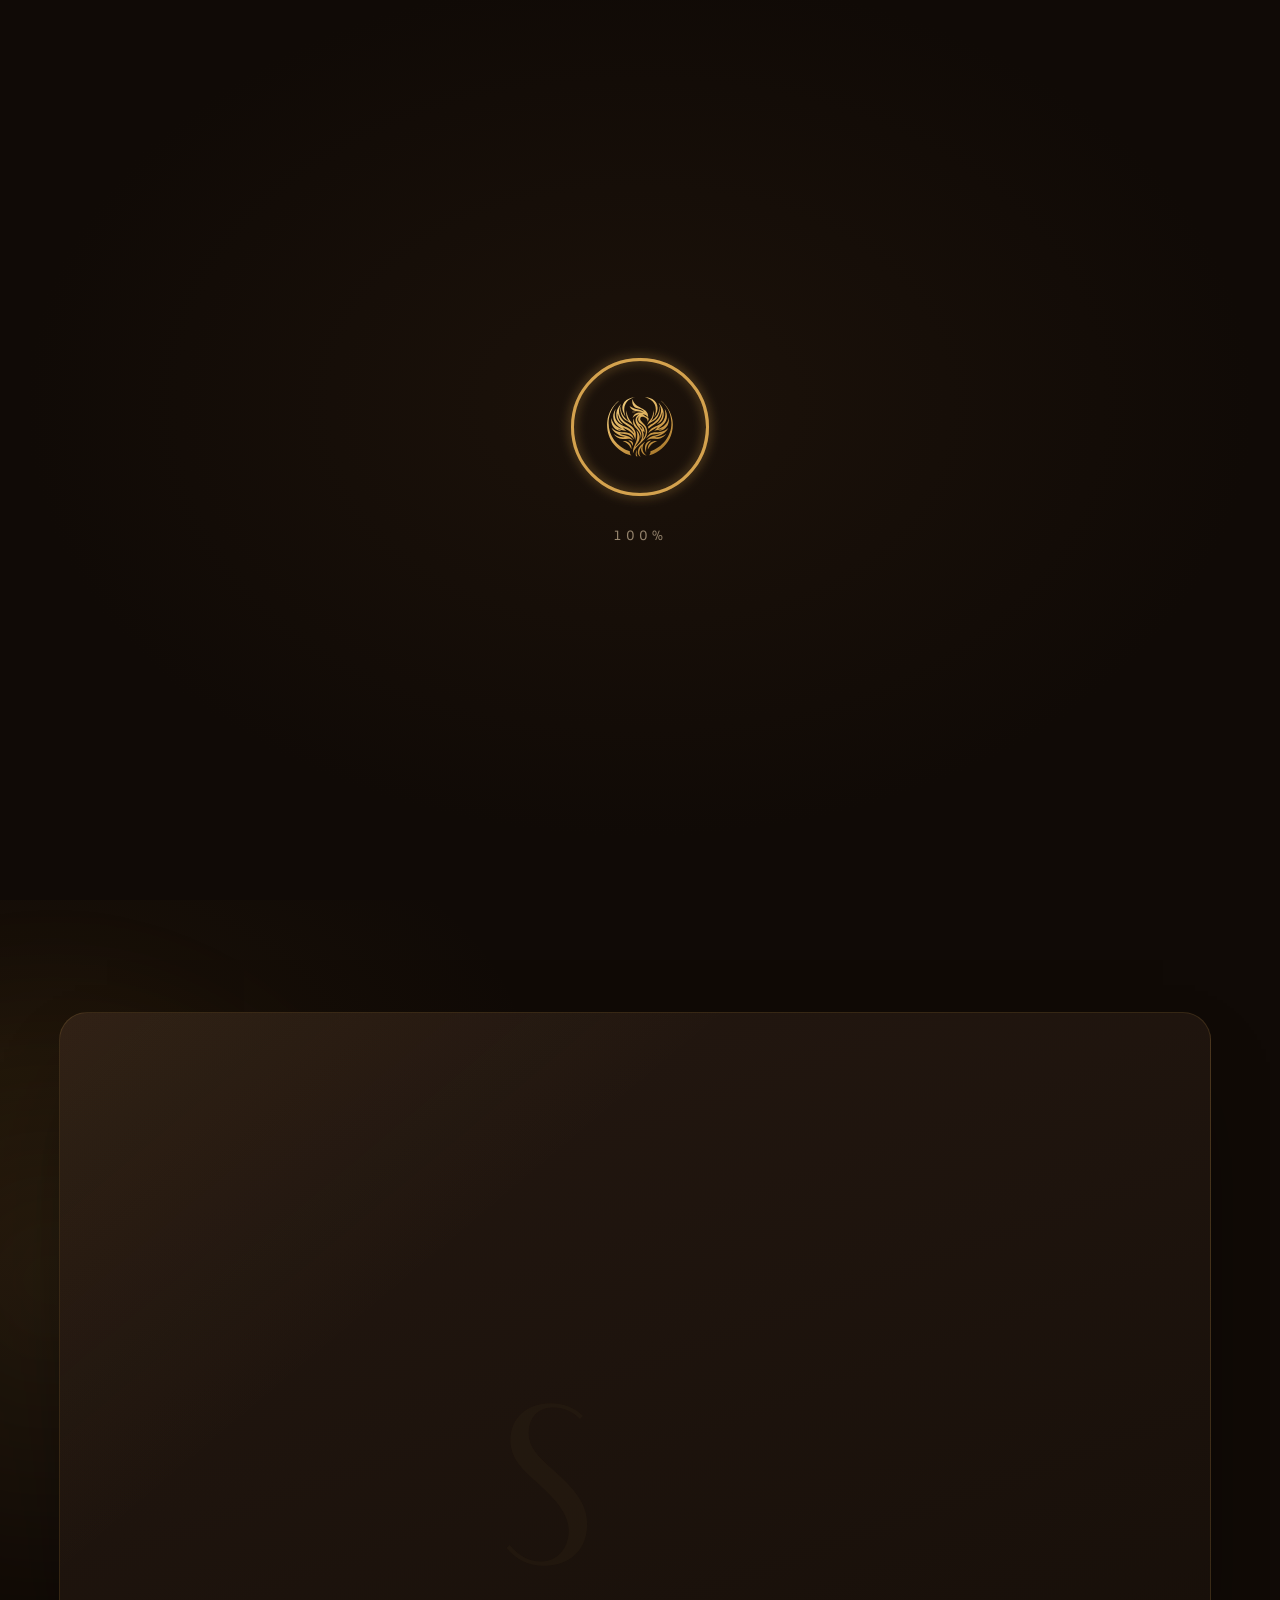
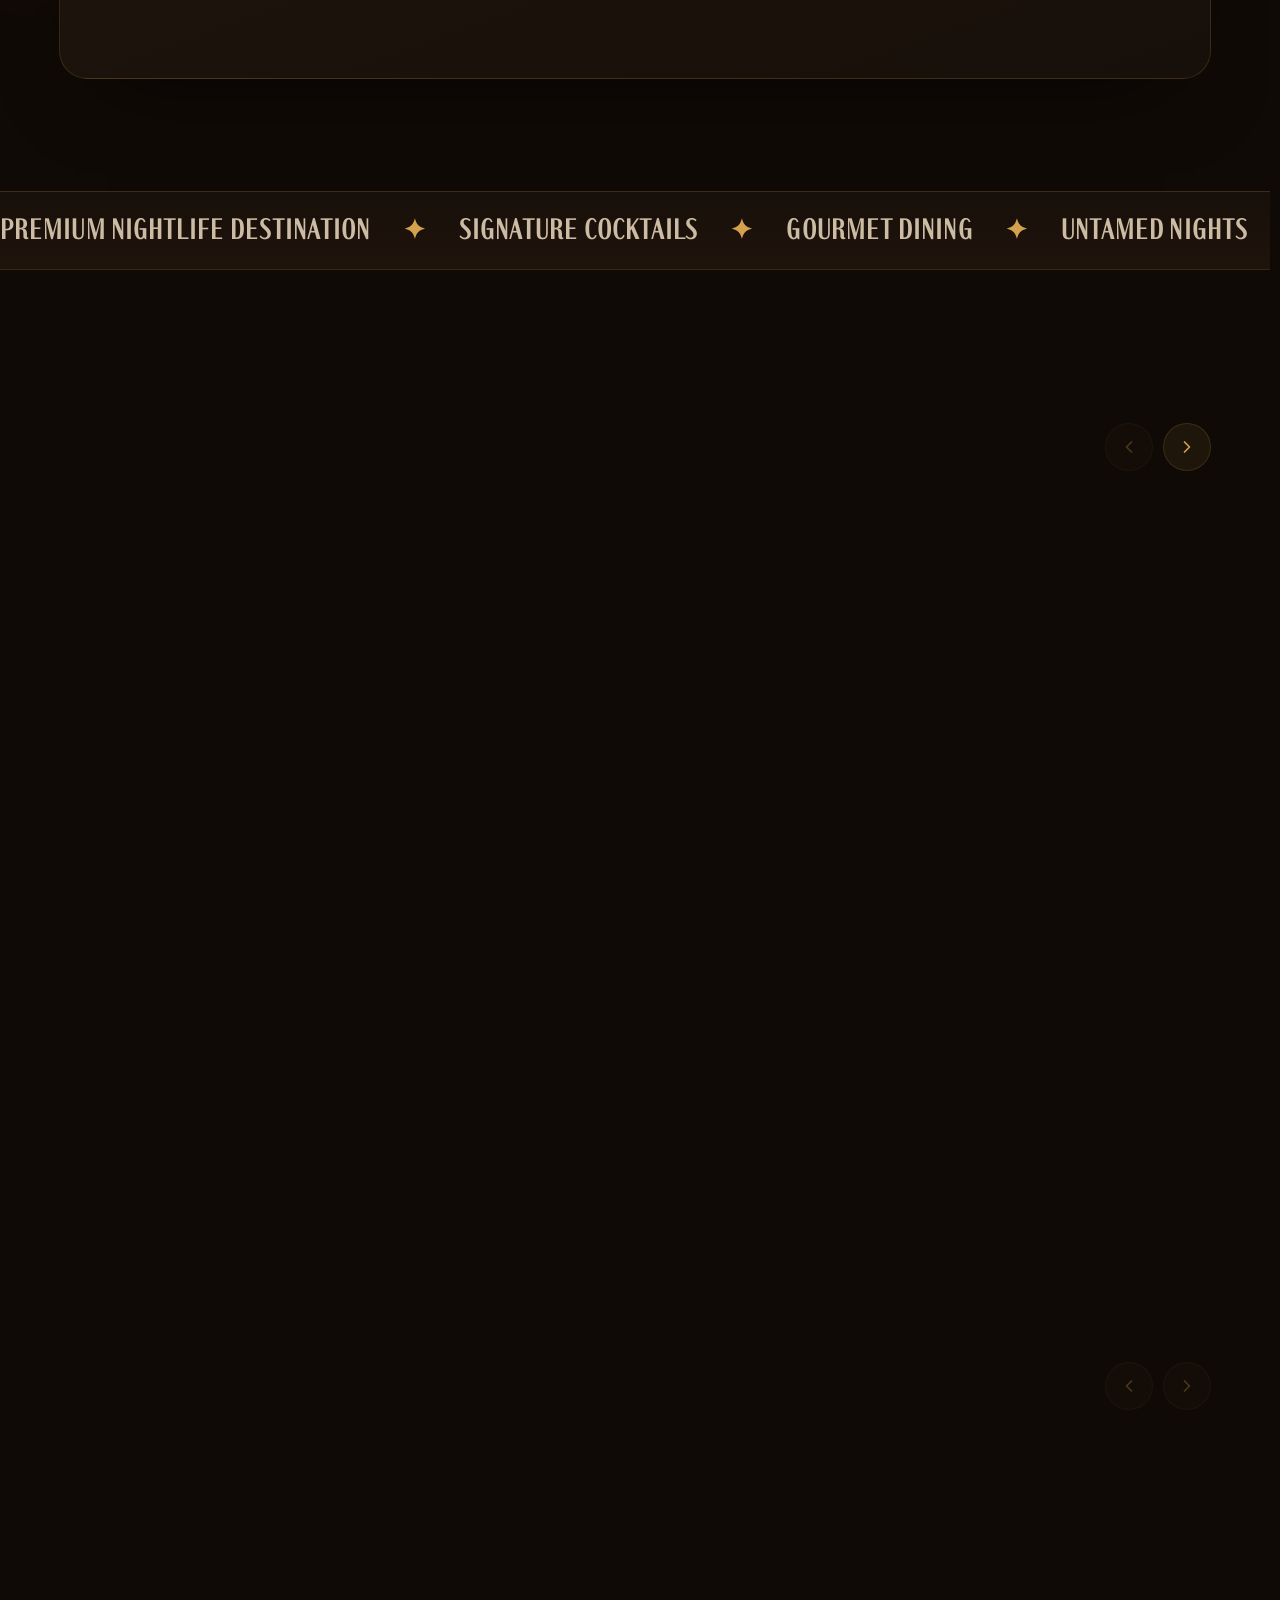
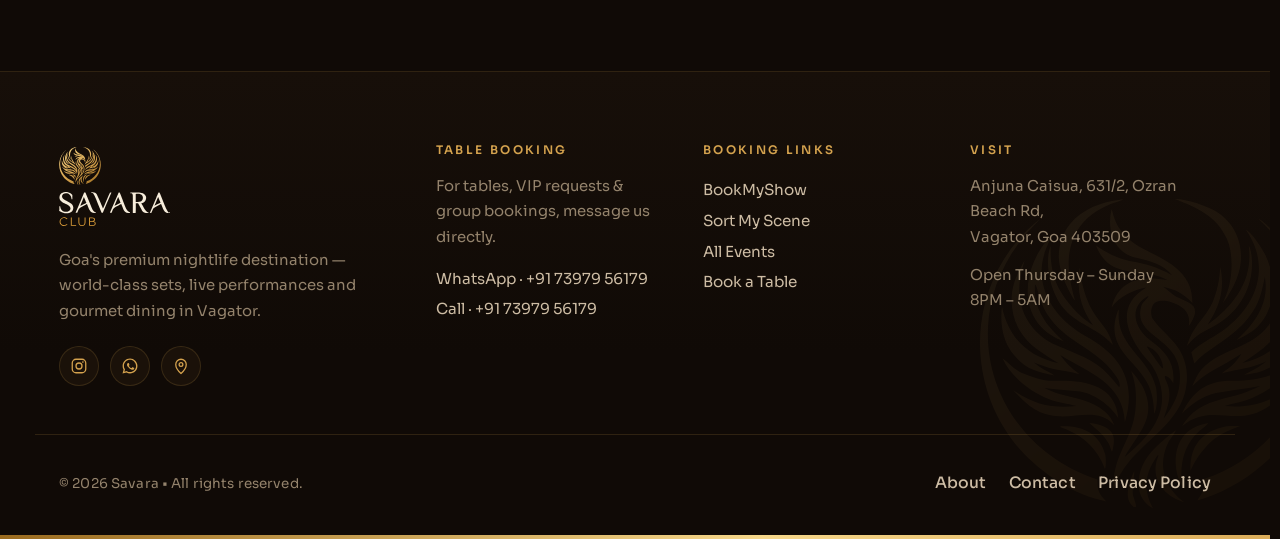
==== commit 422c156e: "0.0.3" ====
--- a/index.html
+++ b/index.html
@@ -48,7 +48,7 @@
         "@id": "https://savara-club.netlify.app/#business",
         "name": "Savara",
         "url": "https://savara-club.netlify.app/",
-        "logo": "https://savara-club.netlify.app/assets/images/favicon-512.png",
+        "logo": "https://savara-club.netlify.app/assets/imgs/fav-icon.png",
         "image": "https://savara-club.netlify.app/assets/imgs/og-image.webp",
         "description": "Goa's premium nightlife destination — world-class DJ sets, live performances, signature cocktails and gourmet dining on a 30,000 sq ft floor in Vagator.",
         "telephone": "+91-73979-56179",
@@ -70,6 +70,7 @@
   <link rel="preconnect" href="https://fonts.gstatic.com" crossorigin />
   <link href="https://fonts.googleapis.com/css2?family=Fraunces:opsz,wght@9..144,400..900&family=Sora:wght@300;400;500;600;700;800&display=swap" rel="stylesheet" />
   <link rel="stylesheet" href="assets/style.css" />
+  <link rel="preload" as="image" href="assets/video/hero-poster.webp" fetchpriority="high" />
   <noscript><style>.pt,.preloader{display:none!important}</style></noscript>
 </head>
 <body>
@@ -79,8 +80,20 @@
     <div class="preloader__inner">
       <div class="preloader__ringwrap">
         <svg class="preloader__ring" viewBox="0 0 120 120" aria-hidden="true">
+          <defs>
+            <filter id="preloaderGlow" x="-30" y="-30" width="180" height="180" filterUnits="userSpaceOnUse" color-interpolation-filters="sRGB">
+              <feGaussianBlur in="SourceGraphic" stdDeviation="4.2" result="glowBlur" />
+              <feComponentTransfer in="glowBlur" result="softGlow">
+                <feFuncA type="linear" slope=".72" />
+              </feComponentTransfer>
+              <feMerge>
+                <feMergeNode in="softGlow" />
+                <feMergeNode in="SourceGraphic" />
+              </feMerge>
+            </filter>
+          </defs>
           <circle class="preloader__track" cx="60" cy="60" r="54" />
-          <circle class="preloader__prog" cx="60" cy="60" r="54" />
+          <circle class="preloader__prog" cx="60" cy="60" r="54" filter="url(#preloaderGlow)" />
         </svg>
         <span class="preloader__phoenix" aria-hidden="true"></span>
       </div>
@@ -143,14 +156,14 @@
     </div>
   </div>
 
-  <!-- ============ HERO ============ -->
+  <!-- ============ HERO - full-bleed video ============ -->
   <section class="hero" id="top">
-    <div class="hero__glow"></div>
-    <span class="hero__phoenix" aria-hidden="true"></span>
-    <div class="hero__waterfall" aria-hidden="true">
-      <span></span><span></span><span></span><span></span><span></span>
-      <span></span><span></span><span></span><span></span><span></span>
-    </div>
+    <div class="hero__media" aria-hidden="true">
+      <video class="hero__video" autoplay loop muted playsinline preload="metadata" poster="assets/video/hero-poster.webp">
+        <source src="assets/video/hero.mp4" type="video/mp4" />
+      </video>
+    </div>
+    <div class="hero__scrim" aria-hidden="true"></div>
 
     <div class="hero__content">
       <p class="hero__loc reveal">
@@ -160,22 +173,62 @@
       <h1 class="hero__title reveal">
         Goa's Premium <span class="grad">Nightlife</span><br /> Destination.
       </h1>
-      <p class="hero__sub reveal">World-class sets, live performances, and one floor that stays alive all night.</p>
+      <p class="hero__meta reveal">Thursday – Sunday · 8PM – 5AM · 30,000 sq ft floor</p>
       <div class="hero__cta reveal">
-        <a href="https://instagram.com/savara_goa" class="btn btn--gold btn--lg magnetic" target="_blank" rel="noopener" data-no-transition>Follow Us</a>
+        <a class="btn btn--gold btn--lg magnetic" href="https://wa.me/917397956179?text=Hi%20Savara%2C%20I%27d%20like%20to%20book%20a%20table." target="_blank" rel="noopener" data-no-transition>Book a Table</a>
         <a href="#events" class="btn btn--ghost btn--lg">Upcoming Events</a>
       </div>
-
-      <div class="hero__stats reveal">
-        <div><strong><span data-count="50">0</span>+</strong><span>Live Performances</span></div>
-        <div><strong><span data-count="100">0</span>+</strong><span>World-Class DJ Sets</span></div>
-        <div><strong><span data-count="1000">0</span>+</strong><span>Souls, One Floor</span></div>
-      </div>
-    </div>
-
-    <a href="#events" class="hero__scroll" aria-label="Scroll to events">
+    </div>
+
+    <a href="#intro" class="hero__scroll" aria-label="Scroll down">
       <span></span> Scroll
     </a>
+  </section>
+
+  <!-- ============ INTRO ============ -->
+  <section class="intro" id="intro">
+    <div class="intro__frame">
+      <div class="intro__copy">
+        <p class="eyebrow reveal">Welcome to Savara</p>
+        <h2 class="intro__lead reveal">
+          World-class sets, live performances, and one floor that
+          <span class="grad">stays alive all night.</span>
+        </h2>
+        <p class="intro__body reveal">Immersive production, live acts and a dance floor built for the hours after midnight.</p>
+        <div class="intro__actions reveal">
+          <a href="https://instagram.com/savara_goa" class="btn btn--ghost btn--lg" target="_blank" rel="noopener" data-no-transition>
+            Follow the night
+            <svg viewBox="0 0 24 24" fill="none" stroke="currentColor" stroke-width="1.8" stroke-linecap="round" stroke-linejoin="round" aria-hidden="true"><path d="M5 12h14M13 6l6 6-6 6"/></svg>
+          </a>
+        </div>
+      </div>
+
+      <figure class="intro__visual reveal">
+        <img src="assets/club-imgs/jpeg-26.webp" alt="Performer in an ornate black and gold bodysuit on the Savara stage" loading="lazy" />
+        <div class="intro__visual-meta">
+          <span>Live at Savara</span>
+          <span>Vagator · Goa</span>
+        </div>
+      </figure>
+
+      <div class="intro__stats reveal" aria-label="Savara highlights">
+        <div class="intro__stat">
+          <span class="intro__stat-num">01</span>
+          <strong><span data-count="50">0</span>+</strong>
+          <span>Live Performances</span>
+        </div>
+        <div class="intro__stat">
+          <span class="intro__stat-num">02</span>
+          <strong><span data-count="100">0</span>+</strong>
+          <span>World-Class DJ Sets</span>
+        </div>
+        <div class="intro__stat">
+          <span class="intro__stat-num">03</span>
+          <strong><span data-count="1000">0</span>+</strong>
+          <span>Souls, One Floor</span>
+        </div>
+      </div>
+    </div>
   </section>
 
   <!-- ============ TICKER ============ -->
@@ -197,14 +250,14 @@
         <p class="eyebrow reveal">Upcoming Events</p>
         <h2 class="reveal">The nights coming up <span class="grad">at Savara</span></h2>
       </div>
-      <div class="carousel__nav reveal" aria-hidden="false">
-        <button class="carousel__btn" data-carousel-prev aria-label="Previous events"><svg viewBox="0 0 24 24" fill="none" stroke="currentColor" stroke-width="2" stroke-linecap="round" stroke-linejoin="round"><path d="M15 18l-6-6 6-6"/></svg></button>
-        <button class="carousel__btn" data-carousel-next aria-label="Next events"><svg viewBox="0 0 24 24" fill="none" stroke="currentColor" stroke-width="2" stroke-linecap="round" stroke-linejoin="round"><path d="M9 18l6-6-6-6"/></svg></button>
+      <div class="carousel__nav">
+        <button type="button" class="carousel__btn" data-carousel-prev aria-label="Previous events" aria-controls="events-carousel"><svg viewBox="0 0 24 24" fill="none" stroke="currentColor" stroke-width="2" stroke-linecap="round" stroke-linejoin="round"><path d="M15 18l-6-6 6-6"/></svg></button>
+        <button type="button" class="carousel__btn" data-carousel-next aria-label="Next events" aria-controls="events-carousel"><svg viewBox="0 0 24 24" fill="none" stroke="currentColor" stroke-width="2" stroke-linecap="round" stroke-linejoin="round"><path d="M9 18l6-6-6-6"/></svg></button>
       </div>
     </div>
 
     <div class="carousel reveal">
-      <div class="carousel__track">
+      <div class="carousel__track" id="events-carousel" tabindex="0" aria-label="Upcoming events">
         <article class="ev-card">
           <div class="ev-card__media">
             <img src="assets/club-imgs/jpeg-44.webp" alt="Phoenix Rising · The Ember Sessions" loading="lazy" />
@@ -277,56 +330,47 @@
   <section class="section performances" id="performances">
     <div class="section__head">
       <div>
-        <p class="eyebrow reveal">LIVE Performances</p>
-        <h2 class="reveal">The artists &amp; acts <span class="grad">behind every night</span></h2>
-      </div>
-      <div class="carousel__nav reveal">
-        <button class="carousel__btn" data-carousel-prev aria-label="Previous reels"><svg viewBox="0 0 24 24" fill="none" stroke="currentColor" stroke-width="2" stroke-linecap="round" stroke-linejoin="round"><path d="M15 18l-6-6 6-6"/></svg></button>
-        <button class="carousel__btn" data-carousel-next aria-label="Next reels"><svg viewBox="0 0 24 24" fill="none" stroke="currentColor" stroke-width="2" stroke-linecap="round" stroke-linejoin="round"><path d="M9 18l6-6-6-6"/></svg></button>
+        <p class="eyebrow reveal">The Space</p>
+        <h2 class="reveal">The rooms that <span class="grad">set the night</span></h2>
+      </div>
+      <div class="carousel__nav">
+        <button type="button" class="carousel__btn" data-carousel-prev aria-label="Previous reel" aria-controls="performances-carousel"><svg viewBox="0 0 24 24" fill="none" stroke="currentColor" stroke-width="2" stroke-linecap="round" stroke-linejoin="round"><path d="M15 18l-6-6 6-6"/></svg></button>
+        <button type="button" class="carousel__btn" data-carousel-next aria-label="Next reel" aria-controls="performances-carousel"><svg viewBox="0 0 24 24" fill="none" stroke="currentColor" stroke-width="2" stroke-linecap="round" stroke-linejoin="round"><path d="M9 18l6-6-6-6"/></svg></button>
       </div>
     </div>
 
     <div class="carousel reveal">
-      <div class="carousel__track">
+      <div class="carousel__track" id="performances-carousel" tabindex="0" aria-label="Venue reels">
         <article class="reel paused">
-          <video loop muted playsinline preload="metadata" poster="assets/club-imgs/jpeg-7.webp">
-            <source src="assets/club-imgs/C1630.MP4" type="video/mp4" />
+          <video loop muted playsinline preload="metadata" poster="assets/video/reel-1-poster.webp">
+            <source src="assets/video/reel-1.mp4" type="video/mp4" />
           </video>
           <div class="reel__grad"></div>
           <button class="reel__sound" aria-label="Toggle sound"></button>
           <button class="reel__play" aria-label="Play or pause"><svg viewBox="0 0 24 24" fill="currentColor"><path d="M8 5v14l11-7z"/></svg></button>
-          <div class="reel__meta"><h3>Main Floor</h3><span>Resident set · live</span></div>
+          <div class="reel__meta"><h3>The Entrance</h3><span>Neon arch · Vagator</span></div>
         </article>
 
         <article class="reel paused">
-          <video loop muted playsinline preload="metadata" poster="assets/club-imgs/jpeg-47.webp">
-            <source src="assets/club-imgs/C1635.MP4" type="video/mp4" />
+          <video loop muted playsinline preload="metadata" poster="assets/video/reel-2-poster.webp">
+            <source src="assets/video/reel-2.mp4" type="video/mp4" />
           </video>
           <div class="reel__grad"></div>
           <button class="reel__sound" aria-label="Toggle sound"></button>
           <button class="reel__play" aria-label="Play or pause"><svg viewBox="0 0 24 24" fill="currentColor"><path d="M8 5v14l11-7z"/></svg></button>
-          <div class="reel__meta"><h3>Aerial &amp; Fire</h3><span>Live performance</span></div>
+          <div class="reel__meta"><h3>The Light Canopy</h3><span>Fibre-optic ceiling</span></div>
         </article>
 
         <article class="reel paused">
-          <video loop muted playsinline preload="metadata" poster="assets/club-imgs/jpeg-26.webp">
-            <source src="assets/club-imgs/C1622.MP4" type="video/mp4" />
+          <video loop muted playsinline preload="metadata" poster="assets/video/reel-3-poster.webp">
+            <source src="assets/video/reel-3.mp4" type="video/mp4" />
           </video>
           <div class="reel__grad"></div>
           <button class="reel__sound" aria-label="Toggle sound"></button>
           <button class="reel__play" aria-label="Play or pause"><svg viewBox="0 0 24 24" fill="currentColor"><path d="M8 5v14l11-7z"/></svg></button>
-          <div class="reel__meta"><h3>Waterfall &amp; Island Bar</h3><span>The room, alive</span></div>
-        </article>
-
-        <article class="reel paused">
-          <video loop muted playsinline preload="metadata" poster="assets/club-imgs/jpeg-21.webp">
-            <source src="assets/club-imgs/C1625.MP4" type="video/mp4" />
-          </video>
-          <div class="reel__grad"></div>
-          <button class="reel__sound" aria-label="Toggle sound"></button>
-          <button class="reel__play" aria-label="Play or pause"><svg viewBox="0 0 24 24" fill="currentColor"><path d="M8 5v14l11-7z"/></svg></button>
-          <div class="reel__meta"><h3>Peak Time</h3><span>Guest DJ · main floor</span></div>
-        </article>
+          <div class="reel__meta"><h3>Cascade</h3><span>Fibre-optic ceiling · violet</span></div>
+        </article>
+
       </div>
     </div>
   </section>
@@ -341,17 +385,44 @@
         Follow us @savara_goa
       </a>
     </div>
+    <!-- Tiles stay real links so they still reach Instagram without JS;
+         script.js upgrades the click into the lightbox. -->
     <div class="gallery__grid">
-      <a class="gallery__item reveal" href="https://instagram.com/savara_goa" target="_blank" rel="noopener" data-no-transition><img src="assets/club-imgs/jpeg-99.webp" alt="Savara front facade" loading="lazy" /></a>
-      <div class="gallery__item gallery__item--tall gallery__item--video reveal">
-        <video autoplay loop muted playsinline preload="metadata" poster="assets/club-imgs/jpeg-121.webp"><source src="assets/club-imgs/C1630.MP4" type="video/mp4" /></video>
-      </div>
-      <a class="gallery__item reveal" href="https://instagram.com/savara_goa" target="_blank" rel="noopener" data-no-transition><img src="assets/club-imgs/jpeg-12.webp" alt="Food photography" loading="lazy" /></a>
-      <a class="gallery__item reveal" href="https://instagram.com/savara_goa" target="_blank" rel="noopener" data-no-transition><img src="assets/club-imgs/jpeg-46.webp" alt="Indoor waterfall and island bar" loading="lazy" /></a>
-      <a class="gallery__item reveal" href="https://instagram.com/savara_goa" target="_blank" rel="noopener" data-no-transition><img src="assets/club-imgs/jpeg-3.webp" alt="Crowd on the floor" loading="lazy" /></a>
-      <div class="gallery__item gallery__item--wide gallery__item--video reveal">
-        <video autoplay loop muted playsinline preload="metadata" poster="assets/club-imgs/jpeg-5.webp"><source src="assets/club-imgs/C1635.MP4" type="video/mp4" /></video>
-      </div>
+      <a class="gallery__item reveal" href="https://instagram.com/savara_goa" target="_blank" rel="noopener" data-no-transition
+         data-media="assets/club-imgs/jpeg-99.webp" data-caption="Guests under the beams">
+        <img src="assets/club-imgs/jpeg-99.webp" alt="Three guests posing on the floor under red and magenta beam lighting" loading="lazy" />
+        <span class="gallery__cap">Guests under the beams</span>
+      </a>
+
+      <a class="gallery__item gallery__item--tall gallery__item--video reveal" href="https://instagram.com/savara_goa" target="_blank" rel="noopener" data-no-transition
+         data-media="assets/video/reel-1.mp4" data-type="video" data-poster="assets/video/reel-1-poster.webp" data-caption="The entrance tunnel">
+        <video autoplay loop muted playsinline preload="metadata" poster="assets/video/reel-1-poster.webp"><source src="assets/video/reel-1.mp4" type="video/mp4" /></video>
+        <span class="gallery__cap">The entrance tunnel</span>
+      </a>
+
+      <a class="gallery__item reveal" href="https://instagram.com/savara_goa" target="_blank" rel="noopener" data-no-transition
+         data-media="assets/club-imgs/jpeg-12.webp" data-caption="VAAVE × Savara">
+        <img src="assets/club-imgs/jpeg-12.webp" alt="VAAVE and Savara logos on the main LED wall between two chrome hands" loading="lazy" />
+        <span class="gallery__cap">VAAVE × Savara</span>
+      </a>
+
+      <a class="gallery__item reveal" href="https://instagram.com/savara_goa" target="_blank" rel="noopener" data-no-transition
+         data-media="assets/club-imgs/jpeg-46.webp" data-caption="Lasers over the floor">
+        <img src="assets/club-imgs/jpeg-46.webp" alt="Crowd silhouetted with hands raised under red laser beams" loading="lazy" />
+        <span class="gallery__cap">Lasers over the floor</span>
+      </a>
+
+      <a class="gallery__item reveal" href="https://instagram.com/savara_goa" target="_blank" rel="noopener" data-no-transition
+         data-media="assets/club-imgs/jpeg-3.webp" data-caption="Live performance">
+        <img src="assets/club-imgs/jpeg-3.webp" alt="Performer in a lilac fringed costume dancing in front of a blue LED wall" loading="lazy" />
+        <span class="gallery__cap">Live performance</span>
+      </a>
+
+      <a class="gallery__item gallery__item--wide gallery__item--video reveal" href="https://instagram.com/savara_goa" target="_blank" rel="noopener" data-no-transition
+         data-media="assets/video/reel-2.mp4" data-type="video" data-poster="assets/video/reel-2-poster.webp" data-caption="Fibre-optic canopy">
+        <video autoplay loop muted playsinline preload="metadata" poster="assets/video/reel-2-poster.webp"><source src="assets/video/reel-2.mp4" type="video/mp4" /></video>
+        <span class="gallery__cap">Fibre-optic canopy</span>
+      </a>
     </div>
     <div class="gallery__foot reveal">
       <a href="https://instagram.com/savara_goa" class="btn btn--ghost" target="_blank" rel="noopener" data-no-transition>Follow on Instagram</a>
--- a/assets/style.css
+++ b/assets/style.css
@@ -44,6 +44,9 @@
 * { margin: 0; padding: 0; box-sizing: border-box; }
 
 html { scroll-behavior: smooth; }
+/* JS sets this once the GSAP smoother takes over. Native smooth scrolling would
+   otherwise ease every frame the smoother writes, which double-eases and lags. */
+html.has-smooth { scroll-behavior: auto; }
 
 /* Reserve the scrollbar gutter so locking body scroll (menu / preloader)
    doesn't shift the layout. No effect on mobile overlay scrollbars. */
@@ -132,6 +135,9 @@
   box-shadow: 0 6px 18px -10px rgba(212,162,78,.4);
 }
 .btn--gold:hover { background: var(--amber); transform: translateY(-2px); box-shadow: 0 10px 24px -12px rgba(212,162,78,.5); }
+/* JS owns the transform on magnetic buttons - a CSS hover lift here just gets
+   overwritten by the inline one, so give the hover its feedback in light instead. */
+.btn--gold.magnetic:hover { transform: none; box-shadow: 0 14px 30px -12px rgba(212,162,78,.62); }
 
 .btn--ghost {
   background: rgba(212,162,78,.06);
@@ -155,7 +161,7 @@
 .brand { display: inline-flex; align-items: center; gap: .6rem; }
 
 /* Phoenix mark: white SVG silhouette masked with a molten-gold gradient */
-.brand__mark, .footer__phoenix, .hero__phoenix {
+.brand__mark, .footer__phoenix {
   display: inline-block;
   background: linear-gradient(145deg, var(--gold-lt), var(--gold) 55%, var(--gold-dk));
   -webkit-mask: url("imgs/phoenix-white-icon.svg") center / contain no-repeat;
@@ -177,6 +183,15 @@
 .nav {
   position: fixed; top: 18px; left: 0; right: 0; z-index: 200;
   padding: 0 1.5rem;
+  opacity: 1;
+  transform: translate3d(0, 0, 0);
+  will-change: transform;
+  transition: transform .42s var(--ease), opacity .28s ease;
+}
+.nav.nav--hidden {
+  opacity: 0;
+  pointer-events: none;
+  transform: translate3d(0, calc(-100% - 64px), 0);
 }
 .nav__inner {
   max-width: calc(var(--maxw) - 3rem); margin: 0 auto;
@@ -218,11 +233,16 @@
   visibility: hidden; pointer-events: none;
   display: grid; grid-template-rows: 1fr auto;
   padding: clamp(6rem, 12vh, 9rem) clamp(1.5rem, 6vw, 6rem) clamp(2rem, 6vh, 4rem);
-  overflow: hidden;
+  /* x stays clipped for the phoenix bleed; y scrolls so landscape phones can
+     still reach the lower links instead of having them cut off. */
+  overflow: hidden auto;
+  overscroll-behavior: contain;
 }
 .menu.open { visibility: visible; pointer-events: auto; }
+/* fixed, not absolute: the menu itself can scroll now, and the backdrop
+   must stay pinned to the viewport instead of scrolling out from under it */
 .menu__bg {
-  position: absolute; inset: 0; z-index: -1;
+  position: fixed; inset: 0; z-index: -1;
   background:
     radial-gradient(900px 600px at 80% 10%, rgba(212,162,78,.14), transparent 60%),
     linear-gradient(160deg, #1a1109, var(--bg) 70%);
@@ -238,7 +258,7 @@
 html:not(.gsap) .menu.open .menu__bg { transform: scaleY(1); }
 
 .menu__phoenix {
-  position: absolute; right: -6%; bottom: -8%;
+  position: fixed; right: -6%; bottom: -8%;
   width: min(48vw, 560px); height: min(46vw, 520px);
   z-index: -1; opacity: .07; pointer-events: none;
   background: linear-gradient(180deg, var(--gold-lt), var(--gold-dk));
@@ -287,13 +307,20 @@
   will-change: mask;
 }
 .preloader__inner { display: grid; place-items: center; gap: 1.5rem; }
-.preloader__ringwrap { position: relative; width: 150px; height: 150px; display: grid; place-items: center; }
-.preloader__ring { position: absolute; inset: 0; width: 100%; height: 100%; transform: rotate(-90deg); }
+.preloader__ringwrap {
+  position: relative; width: 150px; height: 150px;
+  display: grid; place-items: center;
+  overflow: visible;
+}
+.preloader__ring {
+  position: absolute; inset: 0; width: 100%; height: 100%;
+  overflow: visible;
+  transform: rotate(-90deg);
+}
 .preloader__track { fill: none; stroke: rgba(212,162,78,.14); stroke-width: 2.5; }
 .preloader__prog {
   fill: none; stroke: var(--gold); stroke-width: 2.5; stroke-linecap: round;
   stroke-dasharray: 339.3; stroke-dashoffset: 339.3;
-  filter: drop-shadow(0 0 6px rgba(212,162,78,.55));
 }
 .preloader__phoenix {
   width: 66px; height: 60px;
@@ -328,68 +355,210 @@
 .pt--enter .pt__logo { opacity: 1; }
 .pt--done { display: none !important; }
 
-/* ============ HERO ============ */
+/* ============ HERO - full-bleed video ============ */
 .hero {
   position: relative; z-index: 2;
   min-height: 100vh;
+  min-height: 100svh; /* no jump when the mobile URL bar collapses */
   display: flex; flex-direction: column; align-items: center; justify-content: center;
   text-align: center;
-  padding: 8rem 1.5rem 4rem;
+  padding: 8rem 1.5rem 7rem;
   overflow: hidden;
-}
-.hero__glow {
-  position: absolute; inset: 0; z-index: -2;
+  background: #000;
+}
+.hero__media { position: absolute; inset: 0; z-index: -2; overflow: hidden; }
+.hero__video {
+  width: 100%; height: 100%; object-fit: cover; display: block;
+  object-position: 50% 42%;
+  /* Slow push-in so a 6s loop never reads as a repeating clip */
+  animation: heroDrift 30s ease-in-out infinite alternate;
+}
+@keyframes heroDrift { from { transform: scale(1.02); } to { transform: scale(1.09); } }
+
+/* Layered scrim. Deliberately NOT a flat wash - a flat tint over already-dark
+   footage is what made this read as muddy. Only the copy gets a bed; everywhere
+   else the neon is left alone and warm gold is added back on top.
+   Layer order matters: first listed paints last (on top). */
+.hero__scrim {
+  position: absolute; inset: 0; z-index: -1; pointer-events: none;
   background:
-    radial-gradient(700px 400px at 50% 20%, rgba(233,184,102,.16), transparent 70%),
-    radial-gradient(600px 500px at 50% 90%, rgba(154,107,31,.14), transparent 70%);
-}
-/* Waterfall of light beams */
-.hero__waterfall {
-  position: absolute; inset: 0; z-index: -1; display: flex; justify-content: center; gap: 1.4vw;
-  opacity: .5; filter: blur(1px);
-}
-.hero__waterfall span {
-  width: 2px; height: 100%;
-  background: linear-gradient(to bottom, transparent, rgba(212,162,78,.5), transparent);
-  animation: fall 3.2s linear infinite;
-  transform-origin: top;
-}
-.hero__waterfall span:nth-child(odd) { animation-duration: 4.2s; opacity: .6; }
-.hero__waterfall span:nth-child(3n) { animation-duration: 2.6s; background: linear-gradient(to bottom, transparent, rgba(246,215,138,.55), transparent); }
-.hero__waterfall span:nth-child(1){ animation-delay: -.2s } .hero__waterfall span:nth-child(2){ animation-delay: -1.4s }
-.hero__waterfall span:nth-child(3){ animation-delay: -.8s } .hero__waterfall span:nth-child(4){ animation-delay: -2.1s }
-.hero__waterfall span:nth-child(5){ animation-delay: -.5s } .hero__waterfall span:nth-child(6){ animation-delay: -1.8s }
-.hero__waterfall span:nth-child(7){ animation-delay: -1.1s } .hero__waterfall span:nth-child(8){ animation-delay: -.3s }
-.hero__waterfall span:nth-child(9){ animation-delay: -2.4s } .hero__waterfall span:nth-child(10){ animation-delay: -.9s }
-@keyframes fall {
-  0% { transform: scaleY(0); opacity: 0; }
-  15% { opacity: 1; }
-  100% { transform: scaleY(1); opacity: 0; }
-}
-
-/* Giant faint phoenix watermark rising behind the hero copy */
-.hero__phoenix {
-  position: absolute; top: 46%; left: 50%;
-  transform: translate(-50%, -50%);
-  width: min(72vh, 620px); height: min(66vh, 566px);
-  z-index: -1; opacity: .08;
-  background: linear-gradient(180deg, var(--gold-lt), var(--gold-dk));
-  filter: drop-shadow(0 0 60px rgba(212,162,78,.35));
-  animation: floatPhoenix 8s ease-in-out infinite;
-}
-@keyframes floatPhoenix {
-  0%,100% { transform: translate(-50%, -50%) scale(1); opacity: .08; }
-  50% { transform: translate(-50%, -53%) scale(1.03); opacity: .13; }
-}
-
-.hero__content { max-width: 860px; position: relative; }
+    /* Centred on the headline, not the section. Three stops so the falloff is
+       gradual - a two-stop bed reads as a visible oval. This has to be dark
+       enough that gold type isn't sitting directly on white neon, or contrast
+       drags the gold toward olive. */
+    radial-gradient(62% 46% at 50% 43%, rgba(16,10,6,.82), rgba(16,10,6,.40) 52%, transparent 84%),
+    /* nav pill legibility */
+    linear-gradient(to bottom, rgba(16,10,6,.72) 0%, rgba(16,10,6,.10) 26%, transparent 44%),
+    /* gold spill from the tunnel, painted over the bottom fade */
+    radial-gradient(75% 46% at 50% 98%, rgba(233,184,102,.22), transparent 72%),
+    /* dissolve into the page */
+    linear-gradient(to top, var(--bg) 0%, rgba(16,10,6,.78) 15%, transparent 52%),
+    radial-gradient(58% 34% at 50% 2%, rgba(233,184,102,.13), transparent 74%);
+}
+
+.hero__content { max-width: 940px; position: relative; }
 .hero__title {
-  font-size: clamp(2.6rem, 7vw, 5.4rem);
-  font-weight: 800; letter-spacing: -.03em; margin-bottom: 1.4rem;
-}
-.hero__sub {
-  color: var(--ink-soft); font-size: clamp(1rem, 2vw, 1.2rem);
-  max-width: 620px; margin: 0 auto 2.2rem;
+  /* min has to stay small enough that "Goa's Premium Nightlife" fits one
+     phone-width line - above ~2.2rem it overflows and gets clipped */
+  font-size: clamp(2.1rem, 7.6vw, 6rem);
+  font-weight: 800; letter-spacing: -.03em; margin-bottom: 1.3rem;
+  text-shadow: 0 6px 44px rgba(0,0,0,.8), 0 2px 10px rgba(0,0,0,.65);
+}
+/* The sitewide .grad runs down to --gold-dk, which goes muddy against dark
+   footage. Keep the hero word bright end to end. */
+/* text-shadow inherits, so this span was picking up the h1's 44px black blur.
+   On a thin display serif most of the glyph is anti-aliased edge, which blends
+   that blur into the gold and reads as olive. Keep the dark shadow tight and
+   faint here, and add a gold glow so the word reads as lit.
+   (Deliberately text-shadow, not filter: filter + background-clip:text can
+   blank the text out in Safari.) */
+.hero__title .grad { 
+  text-shadow: 0 2px 7px rgba(0,0,0,.5), 0 0 34px rgba(255,205,125,.5);
+}
+.hero__meta {
+  color: var(--ink-soft); font-size: clamp(.82rem, 1.5vw, .96rem);
+  letter-spacing: .14em; text-transform: uppercase; font-weight: 500;
+  margin: 0 auto 2.2rem;
+  text-shadow: 0 2px 14px rgba(0,0,0,.8);
+}
+/* The eyebrow is small type over busy neon - it needs to be brighter than the
+   sitewide gold to survive there. */
+.hero .hero__loc {
+  color: var(--gold-lt); font-size: .8rem;
+  text-shadow: 0 2px 16px rgba(0,0,0,.9), 0 0 30px rgba(0,0,0,.6);
+}
+
+/* ============ INTRO - the copy that used to sit in the hero ============ */
+.intro {
+  position: relative; z-index: 2;
+  max-width: var(--maxw); margin: 0 auto;
+  padding: 7rem 1.5rem;
+}
+.intro::before {
+  content: '';
+  position: absolute; z-index: -1;
+  width: min(70vw, 760px); aspect-ratio: 1;
+  left: -30%; top: 0;
+  border-radius: 50%;
+  background: radial-gradient(circle, rgba(212,162,78,.1), transparent 67%);
+  filter: blur(30px);
+  pointer-events: none;
+}
+.intro__frame {
+  display: grid;
+  grid-template-columns: minmax(0, .96fr) minmax(380px, 1.04fr);
+  overflow: hidden;
+  border: 1px solid var(--line);
+  border-radius: 28px;
+  background:
+    linear-gradient(140deg, rgba(212,162,78,.07), transparent 35%),
+    linear-gradient(160deg, var(--panel), var(--bg-2));
+  box-shadow: 0 34px 90px -48px rgba(0,0,0,.95);
+}
+.intro__copy {
+  position: relative;
+  display: flex; flex-direction: column; align-items: flex-start; justify-content: center;
+  padding: clamp(2.5rem, 4.2vw, 4rem);
+}
+.intro__copy::after {
+  content: 'S';
+  position: absolute; right: 1rem; bottom: -2.7rem;
+  font-family: var(--font-display); font-size: clamp(9rem, 17vw, 14rem);
+  line-height: 1; color: rgba(212,162,78,.035);
+  pointer-events: none;
+}
+.intro__lead {
+  font-family: var(--font-display);
+  font-size: clamp(2.15rem, 3.6vw, 3.25rem);
+  line-height: 1.04; letter-spacing: -.025em;
+  color: var(--ink);
+  max-width: 620px; margin: 0 0 1.5rem;
+}
+.intro__body {
+  max-width: 500px;
+  color: var(--ink-soft);
+  font-size: clamp(.92rem, 1.3vw, 1.02rem);
+  line-height: 1.75;
+  margin-bottom: 2rem;
+}
+.intro__actions { display: flex; }
+.intro__actions .btn { position: relative; z-index: 1; }
+.intro__actions svg { width: 18px; height: 18px; transition: transform .3s var(--ease); }
+.intro__actions .btn:hover svg { transform: translateX(4px); }
+.intro__visual {
+  position: relative;
+  height: clamp(520px, 42vw, 600px);
+  min-height: 0;
+  overflow: hidden;
+  border-left: 1px solid var(--line);
+  background: var(--bg-3);
+}
+.intro__visual::after {
+  content: '';
+  position: absolute; inset: 0;
+  background:
+    linear-gradient(to top, rgba(16,10,6,.85), transparent 48%),
+    linear-gradient(to right, rgba(23,15,9,.35), transparent 35%);
+  pointer-events: none;
+}
+.intro__visual img {
+  width: 100%; height: 100%;
+  object-fit: cover; object-position: 58% 34%;
+  filter: saturate(.72) sepia(.08) contrast(1.04) brightness(.85);
+  transition: transform 1s var(--ease), filter .6s ease;
+}
+.intro__frame:hover .intro__visual img {
+  transform: scale(1.035);
+  filter: saturate(.9) sepia(.03) contrast(1.04) brightness(.9);
+}
+.intro__visual-meta {
+  position: absolute; z-index: 2; inset: auto 1.5rem 1.4rem;
+  display: flex; align-items: center; justify-content: space-between; gap: 1rem;
+  color: var(--ink-soft); font-size: .7rem; font-weight: 600;
+  text-transform: uppercase; letter-spacing: .16em;
+}
+.intro__visual-meta span:first-child {
+  display: inline-flex; align-items: center; gap: .55rem;
+  color: var(--gold-lt);
+}
+.intro__visual-meta span:first-child::before {
+  content: '';
+  width: 7px; height: 7px; border-radius: 50%;
+  background: var(--gold);
+  box-shadow: 0 0 0 5px rgba(212,162,78,.13);
+}
+.intro__stats {
+  grid-column: 1 / -1;
+  display: grid; grid-template-columns: repeat(3, 1fr);
+  border-top: 1px solid var(--line);
+  background: rgba(16,10,6,.38);
+}
+.intro__stat {
+  position: relative;
+  display: grid;
+  grid-template-columns: auto 1fr;
+  grid-template-rows: auto auto;
+  column-gap: 1.2rem;
+  padding: 1.7rem 2rem;
+  transition: background .3s ease;
+}
+.intro__stat + .intro__stat { border-left: 1px solid var(--line); }
+.intro__stat:hover { background: rgba(212,162,78,.06); }
+.intro__stat-num {
+  grid-row: 1 / 3; align-self: start;
+  color: var(--gold-dk); font-size: .68rem; font-weight: 700; letter-spacing: .14em;
+  padding-top: .5rem;
+}
+.intro__stat strong {
+  font-family: var(--font-display);
+  font-size: clamp(2.1rem, 3.5vw, 3rem);
+  line-height: 1; color: var(--gold-lt);
+}
+.intro__stat strong span { font: inherit; color: inherit; }
+.intro__stat > span:last-child {
+  margin-top: .55rem;
+  color: var(--ink-dim); font-size: .7rem; font-weight: 600;
+  text-transform: uppercase; letter-spacing: .13em;
 }
 .hero__cta { display: flex; gap: 1rem; justify-content: center; flex-wrap: wrap; }
 
@@ -439,6 +608,9 @@
   max-width: var(--maxw); margin: 0 auto;
   padding: 7rem 1.5rem;
 }
+/* Anchor jumps (#intro, #events, #media...) must clear the floating nav pill,
+   otherwise the section heading lands underneath it. */
+.section[id], .intro[id] { scroll-margin-top: clamp(84px, 12vh, 110px); }
 .section__head {
   display: flex; align-items: flex-end; justify-content: space-between; gap: 2rem;
   margin-bottom: 3rem; flex-wrap: wrap;
@@ -585,16 +757,45 @@
   display: grid; grid-template-columns: repeat(4, 1fr); grid-auto-rows: 200px; gap: 1rem;
 }
 .gallery__item {
-  position: relative; overflow: hidden; border-radius: 14px; border: 1px solid var(--line);
-}
-.gallery__item img { width: 100%; height: 100%; object-fit: cover; transition: transform .6s var(--ease); }
+  position: relative; display: block; overflow: hidden; cursor: pointer;
+  border-radius: 14px; border: 1px solid var(--line);
+  transition: border-color .35s, transform .45s var(--ease), box-shadow .45s var(--ease);
+}
+.gallery__item:hover, .gallery__item:focus-visible {
+  border-color: rgba(212,162,78,.5);
+  transform: translateY(-4px);
+  box-shadow: 0 26px 54px -30px rgba(0,0,0,.95);
+}
+.gallery__item:focus-visible { outline: 2px solid var(--gold); outline-offset: 3px; }
+.gallery__item img,
+.gallery__item video { width: 100%; height: 100%; object-fit: cover; transition: transform .6s var(--ease); }
+.gallery__item:hover img,
+.gallery__item:hover video { transform: scale(1.07); }
+
+/* Veil that lifts the caption off the image */
 .gallery__item::after {
-  content: '↗'; position: absolute; inset: 0; display: grid; place-items: center;
-  font-size: 1.6rem; color: var(--gold-lt); opacity: 0;
-  background: rgba(16,10,6,.35); transition: opacity .35s;
-}
-.gallery__item:hover img { transform: scale(1.08); }
-.gallery__item:hover::after { opacity: 1; }
+  content: ''; position: absolute; inset: 0; z-index: 1; pointer-events: none;
+  background: linear-gradient(to top, rgba(16,10,6,.9), rgba(16,10,6,.12) 55%, transparent);
+  opacity: 0; transition: opacity .35s;
+}
+.gallery__item:hover::after,
+.gallery__item:focus-visible::after { opacity: 1; }
+
+.gallery__cap {
+  position: absolute; left: .95rem; right: .95rem; bottom: .9rem; z-index: 2;
+  display: flex; align-items: center; gap: .5rem;
+  font-size: .82rem; font-weight: 600; letter-spacing: .03em; color: var(--ink);
+  opacity: 0; transform: translateY(10px); pointer-events: none;
+  transition: opacity .35s var(--ease), transform .35s var(--ease);
+}
+.gallery__cap::before {
+  content: ''; width: 15px; height: 15px; flex: none; background: var(--gold-lt);
+  -webkit-mask: url("data:image/svg+xml,%3Csvg xmlns='http://www.w3.org/2000/svg' viewBox='0 0 24 24' fill='none' stroke='%23000' stroke-width='2.2' stroke-linecap='round' stroke-linejoin='round'%3E%3Cpath d='M15 3h6v6M9 21H3v-6M21 3l-8 8M3 21l8-8'/%3E%3C/svg%3E") center / contain no-repeat;
+          mask: url("data:image/svg+xml,%3Csvg xmlns='http://www.w3.org/2000/svg' viewBox='0 0 24 24' fill='none' stroke='%23000' stroke-width='2.2' stroke-linecap='round' stroke-linejoin='round'%3E%3Cpath d='M15 3h6v6M9 21H3v-6M21 3l-8 8M3 21l8-8'/%3E%3C/svg%3E") center / contain no-repeat;
+}
+.gallery__item:hover .gallery__cap,
+.gallery__item:focus-visible .gallery__cap { opacity: 1; transform: none; }
+
 .gallery__item--tall { grid-row: span 2; }
 .gallery__item--wide { grid-column: span 2; }
 .gallery__foot { text-align: center; margin-top: 2.5rem; }
@@ -813,19 +1014,93 @@
   .event-row__cta { grid-column: 2; justify-self: start; }
   .form-row { grid-template-columns: 1fr; }
   .page-hero { min-height: 52vh; padding: 8.5rem 1.2rem 2.5rem; }
+  .nav__book { display: none; }
   .nav__menu-label { display: none; }
-  .nav__menu-btn { padding: .7rem .8rem; }
+  .nav__menu-btn {
+    min-width: 44px;
+    min-height: 44px;
+    justify-content: center;
+    padding: .7rem .8rem;
+  }
   .menu__item { gap: .8rem; }
   .menu__num { width: 1.4rem; font-size: .7rem; }
   .menu__aside { gap: 1.6rem 2.5rem; }
   .hero__stats { gap: 1.8rem; }
   .hero__stats strong { font-size: 1.9rem; }
+  .hero { padding: 7rem 1.2rem 6rem; }
+  .intro { padding: 4.5rem 1.2rem; }
+  .intro__frame { grid-template-columns: minmax(0, 1fr); }
+  .intro__copy { padding: clamp(2.2rem, 8vw, 4rem); }
+  .intro__lead { margin-bottom: 1.25rem; }
+  .intro__visual {
+    height: 420px;
+    min-height: 0;
+    border-top: 1px solid var(--line);
+    border-left: 0;
+  }
   .section { padding: 4.5rem 1.2rem; }
   .section__head { margin-bottom: 2rem; }
+  /* On phones, the title leads into the content and the controls follow it.
+     `display: contents` lets us change that visual order without duplicating
+     buttons or breaking their aria-controls relationship with the track. */
+  .events, .performances {
+    display: grid;
+    grid-template-columns: minmax(0, 1fr);
+  }
+  .events > .section__head,
+  .performances > .section__head {
+    display: contents;
+  }
+  .events > .section__head > :first-child,
+  .performances > .section__head > :first-child {
+    grid-column: 1;
+    order: 1;
+    margin-bottom: 2rem;
+  }
+  .events > .carousel,
+  .performances > .carousel {
+    grid-column: 1;
+    order: 2;
+    min-width: 0;
+  }
+  .events > .section__head > .carousel__nav,
+  .performances > .section__head > .carousel__nav {
+    grid-column: 1;
+    order: 3;
+    justify-self: center;
+    margin-top: .35rem;
+  }
+  .events > .gallery__foot {
+    grid-column: 1;
+    order: 4;
+  }
   .footer__inner { grid-template-columns: 1fr; gap: 2.8rem; }
   .footer__news h3 { font-size: 2.1rem; }
   .footer__bar { justify-content: center; text-align: center; }
   .footer__bar > span { flex: 1 1 100%; }
+}
+
+@media (max-width: 480px) {
+  .nav {
+    top: max(8px, env(safe-area-inset-top));
+    padding-right: max(.5rem, env(safe-area-inset-right));
+    padding-left: max(.5rem, env(safe-area-inset-left));
+  }
+  .nav__inner {
+    gap: .45rem;
+    max-width: none;
+    padding: .35rem .4rem .35rem .65rem;
+  }
+  .brand { gap: .4rem; min-width: 0; }
+  .brand__mark { width: 33px; height: 30px; flex: none; }
+  .brand__logo { width: auto; height: 24px; min-width: 0; }
+  .nav__actions { gap: .4rem; flex: none; }
+  .nav__book, .nav__menu-btn {
+    min-width: 44px;
+    min-height: 44px;
+    justify-content: center;
+    padding: .65rem;
+  }
 }
 
 @media (max-width: 460px) {
@@ -864,10 +1139,21 @@
 .carousel__track {
   display: flex; gap: 1.3rem; overflow-x: auto; scroll-snap-type: x mandatory;
   padding: .4rem .2rem 1.4rem; scrollbar-width: none; -webkit-overflow-scrolling: touch;
+  scroll-padding-inline: .2rem; overscroll-behavior-inline: contain;
   cursor: grab;
 }
 .carousel__track::-webkit-scrollbar { display: none; }
 .carousel__track > * { scroll-snap-align: start; flex: 0 0 auto; }
+.carousel__track:focus-visible {
+  outline: 2px solid var(--gold);
+  outline-offset: 5px;
+  border-radius: var(--radius);
+}
+/* Mid-drag: snap would fight the pointer, and text/images would get selected */
+.carousel__track.is-dragging {
+  cursor: grabbing; scroll-snap-type: none;
+  -webkit-user-select: none; user-select: none;
+}
 .carousel__nav { display: flex; gap: .6rem; }
 .carousel__btn {
   width: 48px; height: 48px; border-radius: 50%; display: grid; place-items: center;
@@ -876,6 +1162,8 @@
   transition: background .25s, border-color .25s, transform .25s, opacity .25s;
 }
 .carousel__btn:hover { background: rgba(212,162,78,.18); border-color: var(--gold); transform: translateY(-2px); }
+.carousel__btn:active { transform: scale(.94); }
+.carousel__btn:focus-visible { outline: 2px solid var(--gold-lt); outline-offset: 3px; }
 .carousel__btn:disabled { opacity: .3; cursor: default; transform: none; }
 .carousel__btn svg { width: 20px; height: 20px; }
 
@@ -915,7 +1203,7 @@
 
 /* ---------- LIVE Performances - reels ---------- */
 .reel {
-  position: relative; width: 300px; max-width: 72vw; aspect-ratio: 9/16;
+  position: relative; width: clamp(280px, 30vw, 360px); max-width: 72vw; aspect-ratio: 9/16;
   border-radius: var(--radius); overflow: hidden; border: 1px solid var(--line);
   box-shadow: var(--shadow); background: #000;
 }
@@ -950,9 +1238,86 @@
 }
 .media-handle svg { width: 20px; height: 20px; }
 .media-handle:hover { color: var(--gold-lt); transform: translateY(-2px); }
-.gallery__item video { width: 100%; height: 100%; object-fit: cover; }
-.gallery__item--video::after { content: '▶'; font-size: 1.2rem; opacity: .85; background: rgba(16,10,6,.15); }
-.gallery__item--video:hover::after { opacity: 1; }
+/* Always-visible play badge so a video tile is identifiable before hover */
+.gallery__item--video::before {
+  content: ''; position: absolute; z-index: 2; top: .85rem; left: .85rem;
+  width: 36px; height: 36px; border-radius: 50%;
+  border: 1px solid var(--line); background: rgba(16,10,6,.58);
+  backdrop-filter: blur(6px);
+  background-image: url("data:image/svg+xml,%3Csvg xmlns='http://www.w3.org/2000/svg' viewBox='0 0 24 24' fill='%23f6d78a'%3E%3Cpath d='M8 5v14l11-7z'/%3E%3C/svg%3E");
+  background-repeat: no-repeat; background-position: 55% 50%; background-size: 15px;
+  transition: transform .3s var(--ease), background-color .3s;
+}
+.gallery__item--video:hover::before { transform: scale(1.1); background-color: rgba(212,162,78,.28); }
+.gallery__item--video .gallery__cap::before {
+  -webkit-mask-image: url("data:image/svg+xml,%3Csvg xmlns='http://www.w3.org/2000/svg' viewBox='0 0 24 24' fill='%23000'%3E%3Cpath d='M8 5v14l11-7z'/%3E%3C/svg%3E");
+          mask-image: url("data:image/svg+xml,%3Csvg xmlns='http://www.w3.org/2000/svg' viewBox='0 0 24 24' fill='%23000'%3E%3Cpath d='M8 5v14l11-7z'/%3E%3C/svg%3E");
+}
+
+/* ---------- Lightbox ---------- */
+body.lb-lock { overflow: hidden; }
+.lightbox {
+  position: fixed; inset: 0; z-index: 1250;
+  display: grid; place-items: center;
+  padding: clamp(1rem, 4vw, 3rem);
+  visibility: hidden; opacity: 0;
+  transition: opacity .3s var(--ease), visibility .3s;
+}
+.lightbox.is-open { visibility: visible; opacity: 1; }
+.lightbox__backdrop { position: absolute; inset: 0; background: rgba(8,5,3,.93); backdrop-filter: blur(10px); }
+.lightbox__stage {
+  position: relative; z-index: 1; margin: 0;
+  max-width: min(1100px, 100%);
+  display: flex; flex-direction: column; align-items: center; gap: .95rem;
+  transform: scale(.96); transition: transform .35s var(--ease);
+}
+.lightbox.is-open .lightbox__stage { transform: none; }
+.lightbox__frame {
+  display: flex; border-radius: 16px; overflow: hidden; background: #000;
+  border: 1px solid var(--line); box-shadow: 0 40px 90px -40px rgba(0,0,0,.95);
+}
+.lightbox__frame img {
+  display: block; width: auto; height: auto;
+  max-width: min(1100px, 92vw); max-height: min(calc(100vh - 12rem), 80vh);
+}
+/* A <video> has no intrinsic size until metadata loads and would otherwise
+   render at the UA default 300x150. Drive it from height and let the aspect
+   ratio pick the width. */
+.lightbox__frame video {
+  display: block; height: min(calc(100vh - 12rem), 80vh);
+  width: auto; max-width: min(1100px, 92vw);
+  object-fit: contain; background: #000;
+}
+.lightbox__cap {
+  display: flex; align-items: center; justify-content: center; gap: .9rem; flex-wrap: wrap;
+  color: var(--ink-soft); font-size: .88rem; text-align: center;
+}
+.lightbox__count { color: var(--gold); font-size: .76rem; letter-spacing: .16em; font-variant-numeric: tabular-nums; }
+.lightbox__ig { color: var(--gold-lt); font-weight: 600; border-bottom: 1px solid rgba(246,215,138,.35); }
+.lightbox__ig:hover { border-bottom-color: var(--gold-lt); }
+.lightbox__close, .lightbox__nav {
+  position: absolute; z-index: 3; display: grid; place-items: center;
+  width: 48px; height: 48px; border-radius: 50%; cursor: pointer;
+  color: var(--gold); background: rgba(16,10,6,.62); border: 1px solid var(--line);
+  backdrop-filter: blur(8px);
+  transition: background .25s, border-color .25s, transform .25s var(--ease);
+}
+.lightbox__close:hover, .lightbox__nav:hover { background: rgba(212,162,78,.22); border-color: var(--gold); }
+/* focus lands here programmatically on open - keep the ring on-brand, not UA blue */
+.lightbox__close:focus-visible, .lightbox__nav:focus-visible, .lightbox__ig:focus-visible {
+  outline: 2px solid var(--gold); outline-offset: 3px;
+}
+.lightbox__close svg, .lightbox__nav svg { width: 20px; height: 20px; }
+.lightbox__close { top: clamp(.8rem, 3vw, 1.7rem); right: clamp(.8rem, 3vw, 1.7rem); }
+.lightbox__close:hover { transform: rotate(90deg); }
+.lightbox__nav { top: 50%; transform: translateY(-50%); }
+.lightbox__nav:hover { transform: translateY(-50%) scale(1.08); }
+.lightbox__nav--prev { left: clamp(.6rem, 2.5vw, 1.7rem); }
+.lightbox__nav--next { right: clamp(.6rem, 2.5vw, 1.7rem); }
+@media (max-width: 620px) {
+  .lightbox__close, .lightbox__nav { width: 42px; height: 42px; }
+  .lightbox__frame img, .lightbox__frame video { max-height: calc(100vh - 14rem); }
+}
 
 /* ---------- Book a Table (P3) ---------- */
 .reserve { max-width: 840px; margin: 0 auto; text-align: center; }
@@ -1007,9 +1372,465 @@
 @media (max-width: 620px) {
   .ev-grid { grid-template-columns: 1fr; }
   .footer__inner--cols { grid-template-columns: 1fr; }
+  .intro__frame { border-radius: 20px; }
+  .intro__copy { padding: 2rem 1.5rem 2.3rem; }
+  .intro__lead { font-size: clamp(2rem, 10.5vw, 2.75rem); }
+  .intro__body { margin-bottom: 1.6rem; }
+  .intro__visual { height: 360px; min-height: 0; }
+  .intro__visual-meta {
+    inset: auto 1rem 1rem;
+    font-size: .62rem;
+    letter-spacing: .12em;
+  }
+  .intro__stats { grid-template-columns: 1fr; }
+  .intro__stat { padding: 1.35rem 1.5rem; }
+  .intro__stat + .intro__stat {
+    border-top: 1px solid var(--line);
+    border-left: 0;
+  }
+  /* let the headline find its own line breaks rather than forcing one */
+  .hero__title br { display: none; }
 }
 
 @media (prefers-reduced-motion: reduce) {
   *, *::before, *::after { animation: none !important; transition: none !important; }
   .reveal { opacity: 1; transform: none; }
 }
+
+/* ============================================================
+   2026 REDESIGN - shared motif
+   A numbered gold rail, selectable chips and glass panels tie
+   Book / Events / About / Contact together.
+   ============================================================ */
+
+/* ---------- Numbered step rail ---------- */
+.step__label {
+  display: flex; align-items: center; gap: .7rem;
+  font-family: var(--font-body); font-size: .74rem; font-weight: 600;
+  text-transform: uppercase; letter-spacing: .2em; color: var(--ink-dim);
+  margin-bottom: .9rem;
+}
+.step__num {
+  display: grid; place-items: center; flex: none;
+  width: 26px; height: 26px; border-radius: 50%;
+  font-size: .66rem; letter-spacing: .04em; color: var(--gold);
+  background: rgba(212,162,78,.09); border: 1px solid var(--line);
+  transition: background .3s, color .3s, border-color .3s;
+}
+.is-filled .step__num { background: var(--gold); color: #241206; border-color: transparent; }
+
+/* ---------- Selectable chips ---------- */
+.chips { display: flex; flex-wrap: wrap; gap: .55rem; }
+.chip {
+  font-family: inherit; font-size: .88rem; font-weight: 600; color: var(--ink-soft);
+  padding: .6rem 1.15rem; border-radius: 999px; cursor: pointer;
+  background: rgba(212,162,78,.05); border: 1px solid var(--line);
+  transition: background .25s, border-color .25s, color .25s, transform .25s var(--ease);
+}
+.chip:hover { background: rgba(212,162,78,.14); border-color: rgba(212,162,78,.45); color: var(--ink); }
+.chip:focus-visible { outline: 2px solid var(--gold); outline-offset: 3px; }
+.chip.is-active {
+  background: linear-gradient(120deg, var(--gold-lt), var(--gold));
+  border-color: transparent; color: #241206;
+  box-shadow: 0 8px 22px -12px rgba(212,162,78,.75);
+}
+
+/* ---------- Split stage (Book, Contact) ---------- */
+.stage { display: grid; grid-template-columns: 1fr 1fr; align-items: start; }
+.stage__media {
+  position: sticky; top: 0; height: 100vh; height: 100svh;
+  overflow: hidden; background: #000;
+}
+.stage__video, .stage__media > img {
+  width: 100%; height: 100%; object-fit: cover; display: block;
+}
+.stage__scrim {
+  position: absolute; inset: 0;
+  background:
+    linear-gradient(to top, rgba(16,10,6,.94) 0%, rgba(16,10,6,.25) 45%, rgba(16,10,6,.55) 100%),
+    radial-gradient(70% 50% at 50% 100%, rgba(233,184,102,.20), transparent 70%);
+}
+.stage__caption {
+  position: absolute; left: clamp(1.5rem, 4vw, 3.2rem); right: clamp(1.5rem, 4vw, 3.2rem);
+  bottom: clamp(2rem, 6vh, 3.5rem); z-index: 2;
+}
+.stage__caption h2 { font-size: clamp(2rem, 3.6vw, 3.2rem); margin-bottom: .7rem; }
+.stage__caption p:last-child {
+  color: var(--ink-soft); font-size: .82rem; letter-spacing: .16em; text-transform: uppercase;
+}
+.stage__panel {
+  padding: clamp(4.5rem, 11vh, 8rem) clamp(1.4rem, 5vw, 4.5rem);
+  display: flex; flex-direction: column; justify-content: center;
+  min-height: 100vh;
+}
+.stage__panel > * { width: 100%; max-width: 560px; margin-inline: auto; }
+
+/* ---------- Booker (Book a Table) ---------- */
+.booker__title { font-size: clamp(2rem, 4.2vw, 3rem); margin-bottom: .8rem; }
+.booker__intro { color: var(--ink-soft); margin-bottom: 2.6rem; font-size: 1rem; }
+.booker__step { margin-bottom: 2rem; }
+.booker__note {
+  width: 100%; padding: .85rem 1.05rem; border-radius: 14px;
+  background: rgba(255,255,255,.03); border: 1px solid var(--line);
+  color: var(--ink); font-family: inherit; font-size: .95rem;
+  transition: border-color .25s, box-shadow .25s;
+}
+.booker__note::placeholder { color: var(--ink-dim); }
+.booker__note:focus { outline: none; border-color: var(--gold); box-shadow: 0 0 0 4px rgba(212,162,78,.1); }
+
+.booker__preview { margin: 2.4rem 0 1.4rem; }
+.booker__preview-label {
+  font-size: .68rem; text-transform: uppercase; letter-spacing: .22em;
+  color: var(--gold); margin-bottom: .7rem;
+}
+.bubble {
+  position: relative; padding: 1.05rem 1.2rem 1.5rem;
+  border-radius: 16px 16px 16px 4px;
+  background: linear-gradient(150deg, var(--panel), var(--bg-3));
+  border: 1px solid var(--line); box-shadow: var(--shadow);
+}
+.bubble p { color: var(--ink); font-size: .95rem; line-height: 1.6; margin: 0; }
+.bubble__time {
+  position: absolute; right: 1rem; bottom: .55rem;
+  font-size: .68rem; color: var(--ink-dim); letter-spacing: .08em;
+}
+.booker__send { width: 100%; justify-content: center; }
+.booker__send svg { width: 18px; height: 18px; }
+.booker__alt { margin-top: 1rem; text-align: center; font-size: .88rem; color: var(--ink-dim); }
+.booker__alt a { color: var(--gold-lt); font-weight: 600; }
+
+/* ---------- Detail rail (shared footer strip on inner pages) ---------- */
+.detail-rail {
+  display: grid; grid-template-columns: repeat(3, 1fr); gap: 1px;
+  background: var(--line); border-block: 1px solid var(--line);
+}
+.detail-rail__item { background: var(--bg); padding: clamp(1.8rem, 4vw, 2.8rem); }
+.detail-rail__item h4 {
+  font-family: var(--font-body); font-size: .7rem; text-transform: uppercase;
+  letter-spacing: .2em; color: var(--gold); margin-bottom: .8rem;
+}
+.detail-rail__item p, .detail-rail__item a { color: var(--ink-soft); font-size: .95rem; line-height: 1.65; }
+.detail-rail__item a { display: block; transition: color .25s; }
+.detail-rail__item a:hover { color: var(--gold-lt); }
+
+@media (max-width: 900px) {
+  .stage { grid-template-columns: 1fr; }
+  .stage__media { position: relative; height: 56vh; min-height: 320px; }
+  .stage__panel { min-height: 0; padding: 3.5rem 1.3rem 4.5rem; }
+  .detail-rail { grid-template-columns: 1fr; }
+}
+
+/* ---------- Events: editorial date rail ---------- */
+.ev-rail { border-top: 1px solid var(--line); }
+.ev-row {
+  position: relative; display: grid;
+  grid-template-columns: 108px 1fr auto auto; align-items: center; gap: 2rem;
+  padding: 1.9rem .6rem; border-bottom: 1px solid var(--line);
+  transition: background .4s var(--ease), padding-left .4s var(--ease);
+}
+.ev-row::before {
+  content: ''; position: absolute; left: 0; top: 0; bottom: 0; width: 2px;
+  background: linear-gradient(var(--gold-lt), var(--gold-dk));
+  transform: scaleY(0); transform-origin: top;
+  transition: transform .45s var(--ease);
+}
+.ev-row:hover { background: rgba(212,162,78,.045); padding-left: 1.5rem; }
+.ev-row:hover::before { transform: scaleY(1); }
+.ev-row:focus-visible { outline: 2px solid var(--gold); outline-offset: -2px; }
+
+.ev-row__date { display: flex; flex-direction: column; line-height: 1; }
+.ev-row__date b {
+  font-family: var(--font-display); font-size: 2.6rem; font-weight: 700;
+  color: var(--ink); transition: color .35s;
+}
+.ev-row__date i {
+  font-style: normal; font-size: .72rem; letter-spacing: .24em;
+  text-transform: uppercase; color: var(--gold); margin-top: .35rem;
+}
+.ev-row:hover .ev-row__date b { color: var(--gold-lt); }
+
+.ev-row__main { display: flex; flex-direction: column; gap: .35rem; min-width: 0; }
+.ev-row__title { font-family: var(--font-display); font-size: 1.45rem; line-height: 1.15; color: var(--ink); }
+.ev-row__desc { color: var(--ink-dim); font-size: .92rem; }
+
+.ev-row__tag {
+  font-size: .64rem; font-weight: 700; letter-spacing: .14em; text-transform: uppercase;
+  padding: .34rem .7rem; border-radius: 999px;
+  background: var(--gold); color: #241206; white-space: nowrap;
+}
+.ev-row__tag--soft { background: rgba(212,162,78,.12); color: var(--gold-lt); border: 1px solid var(--line); }
+
+.ev-row__cta {
+  display: inline-flex; align-items: center; gap: .5rem; white-space: nowrap;
+  font-size: .84rem; font-weight: 600; letter-spacing: .04em; color: var(--gold);
+}
+.ev-row__cta svg { width: 16px; height: 16px; transition: transform .35s var(--ease); }
+.ev-row:hover .ev-row__cta svg { transform: translateX(5px); }
+
+/* Cursor-following preview (desktop, pointer-fine only) */
+.ev-peek {
+  position: fixed; top: 0; left: 0; z-index: 120; pointer-events: none;
+  width: 260px; aspect-ratio: 4/3; border-radius: 14px; overflow: hidden;
+  border: 1px solid var(--line); box-shadow: 0 30px 60px -28px rgba(0,0,0,.95);
+  opacity: 0; visibility: hidden;
+}
+.ev-peek img { width: 100%; height: 100%; object-fit: cover; display: block; }
+
+@media (max-width: 860px) {
+  .ev-row {
+    grid-template-columns: 72px 1fr; gap: .6rem 1.1rem;
+    padding: 1.4rem .2rem; align-items: start;
+  }
+  .ev-row:hover { padding-left: .2rem; }
+  .ev-row__date b { font-size: 1.9rem; }
+  .ev-row__tag { grid-column: 2; justify-self: start; }
+  .ev-row__cta { grid-column: 2; }
+  .ev-row__title { font-size: 1.2rem; }
+}
+/* Keeps the CTA column aligned on rows that carry no badge */
+.ev-row__tag--none { background: none; border: none; padding: 0; }
+
+/* ---------- About: chaptered story ---------- */
+.story { max-width: var(--maxw); margin: 0 auto; padding: 0 1.5rem; }
+.chapter {
+  display: grid; grid-template-columns: 1fr 1fr; gap: clamp(2rem, 5vw, 4.5rem);
+  align-items: center; padding: clamp(3.5rem, 9vh, 7rem) 0;
+  border-bottom: 1px solid var(--line);
+}
+.chapter:nth-child(even) .chapter__media { order: 2; }
+.chapter__media {
+  position: relative; border-radius: var(--radius); overflow: hidden;
+  border: 1px solid var(--line); box-shadow: var(--shadow); background: #000;
+}
+.chapter__media img, .chapter__media video {
+  width: 100%; height: 100%; aspect-ratio: 4/3; object-fit: cover; display: block;
+}
+.chapter__no {
+  position: absolute; top: 1rem; left: 1rem; z-index: 2;
+  font-family: var(--font-display); font-size: 2.4rem; line-height: 1;
+  color: var(--gold-lt); text-shadow: 0 4px 20px rgba(0,0,0,.9);
+}
+.chapter__body h2 { font-size: clamp(1.8rem, 4vw, 2.9rem); margin-bottom: 1.1rem; }
+.chapter__body p { color: var(--ink-soft); margin-bottom: 1rem; }
+.chapter__kicker {
+  font-size: .72rem; font-weight: 600; letter-spacing: .28em; text-transform: uppercase;
+  color: var(--gold); margin-bottom: .9rem;
+}
+.chapter__actions { display: flex; gap: 1rem; flex-wrap: wrap; margin-top: 1.7rem; }
+
+/* Big pull-quote between chapters */
+.pullquote {
+  max-width: 900px; margin: 0 auto; padding: clamp(4rem, 10vh, 7rem) 1.5rem;
+  text-align: center;
+}
+.pullquote p {
+  font-family: var(--font-display); line-height: 1.2; letter-spacing: -.02em;
+  font-size: clamp(1.7rem, 4.4vw, 3.1rem); color: var(--ink);
+}
+.pullquote span { color: var(--ink-dim); font-family: var(--font-body); font-size: .78rem;
+  letter-spacing: .24em; text-transform: uppercase; display: block; margin-top: 1.6rem; }
+
+@media (max-width: 860px) {
+  .chapter { grid-template-columns: 1fr; padding: 3rem 0; }
+  .chapter:nth-child(even) .chapter__media { order: 0; }
+}
+
+/* ---------- Contact: quick actions + map panel ---------- */
+.contact-grid--split { grid-template-columns: 1fr 1fr; gap: clamp(2rem, 5vw, 4rem); }
+.quick-actions { display: grid; gap: .8rem; margin-top: .4rem; }
+.quick-action {
+  display: flex; align-items: center; gap: 1rem;
+  padding: 1rem 1.15rem; border-radius: 16px;
+  background: rgba(212,162,78,.05); border: 1px solid var(--line); color: var(--ink);
+  transition: background .3s, border-color .3s, transform .3s var(--ease);
+}
+.quick-action:hover { background: rgba(212,162,78,.13); border-color: rgba(212,162,78,.5); transform: translateX(5px); }
+.quick-action svg { width: 22px; height: 22px; flex: none; color: var(--gold); }
+.quick-action span { display: flex; flex-direction: column; font-size: .85rem; color: var(--ink-dim); }
+.quick-action b { color: var(--ink); font-size: .98rem; font-weight: 600; margin-bottom: .12rem; }
+
+.map-panel {
+  position: relative; display: block; margin-top: 1.4rem;
+  border-radius: var(--radius); overflow: hidden; border: 1px solid var(--line);
+  box-shadow: var(--shadow); aspect-ratio: 16/10;
+  transition: border-color .35s, transform .45s var(--ease);
+}
+.map-panel:hover { border-color: rgba(212,162,78,.5); transform: translateY(-4px); }
+.map-panel img { width: 100%; height: 100%; object-fit: cover; filter: saturate(.55) brightness(.55); transition: transform .7s var(--ease); }
+.map-panel:hover img { transform: scale(1.06); }
+.map-panel__scrim {
+  position: absolute; inset: 0;
+  background: linear-gradient(to top, rgba(16,10,6,.95), rgba(16,10,6,.25) 60%);
+}
+/* Pulsing gold pin standing in for the map marker */
+.map-panel__pin {
+  position: absolute; top: 42%; left: 50%; width: 14px; height: 14px; margin: -7px 0 0 -7px;
+  border-radius: 50%; background: var(--gold);
+  box-shadow: 0 0 0 0 rgba(212,162,78,.6); animation: pulse 2.2s infinite;
+}
+.map-panel__label {
+  position: absolute; left: 1.2rem; right: 1.2rem; bottom: 1.1rem;
+  display: flex; flex-direction: column; font-size: .85rem; color: var(--ink-soft); line-height: 1.5;
+}
+.map-panel__label b { color: var(--ink); font-size: 1.05rem; font-family: var(--font-display); margin-bottom: .25rem; }
+
+@media (max-width: 980px) {
+  .contact-grid--split { grid-template-columns: 1fr; }
+}
+.map-panel__label em { font-style: normal; color: var(--gold-lt); font-weight: 600; font-size: .8rem; margin-top: .5rem; }
+/* Form tracks the scrolling info column instead of stranding a tall gap beside it */
+@media (min-width: 981px) {
+  .contact-grid--split .form-card { position: sticky; top: 110px; }
+}
+
+/* ---------- Privacy: readable body + sticky contents rail ---------- */
+.legal-layout {
+  display: grid; grid-template-columns: 230px minmax(0, 1fr);
+  gap: clamp(2rem, 6vw, 5rem); align-items: start;
+  max-width: var(--maxw); margin: 0 auto;
+}
+.legal-toc { position: sticky; top: 110px; }
+.legal-toc__title {
+  font-size: .68rem; text-transform: uppercase; letter-spacing: .22em;
+  color: var(--gold); margin-bottom: 1rem;
+}
+.legal-toc__links { display: grid; gap: .1rem; border-left: 1px solid var(--line); }
+.legal-toc a {
+  display: flex; gap: .7rem; align-items: baseline;
+  padding: .45rem 0 .45rem 1rem; margin-left: -1px;
+  border-left: 1px solid transparent;
+  font-size: .86rem; color: var(--ink-dim); line-height: 1.35;
+  transition: color .25s, border-color .25s, padding-left .25s var(--ease);
+}
+.legal-toc a i { font-style: normal; font-size: .68rem; color: var(--gold-dk); letter-spacing: .06em; }
+.legal-toc a:hover { color: var(--ink); padding-left: 1.25rem; }
+.legal-toc a.is-current { color: var(--gold-lt); border-left-color: var(--gold); }
+.legal-toc a.is-current i { color: var(--gold); }
+
+.legal-layout .legal { max-width: 760px; margin: 0; }
+.legal__block { scroll-margin-top: 110px; }
+.legal__block h2 { display: flex; align-items: baseline; gap: .8rem; }
+.legal__no {
+  font-family: var(--font-body); font-size: .7rem; font-weight: 700;
+  letter-spacing: .1em; color: var(--gold); flex: none;
+  padding-top: .35rem;
+}
+
+@media (max-width: 900px) {
+  .legal-layout { grid-template-columns: 1fr; }
+  .legal-toc { position: static; }
+  .legal-toc__links {
+    display: flex; flex-wrap: wrap; gap: .4rem;
+    border-left: 0; border-top: 1px solid var(--line); padding-top: 1rem;
+  }
+  .legal-toc a {
+    border: 1px solid var(--line); border-radius: 999px;
+    padding: .4rem .85rem; margin: 0; font-size: .8rem;
+  }
+  .legal-toc a:hover { padding-left: .85rem; }
+  .legal-toc a.is-current { border-color: var(--gold); }
+}
+
+/* ============================================================
+   FORM: validation states + custom select / date picker
+   The native controls are kept in the DOM (so the form still
+   works without JS) and visually replaced when JS enhances them.
+   ============================================================ */
+.field { position: relative; }
+.field__err {
+  min-height: 0; margin-top: .4rem; font-size: .8rem; color: var(--amber);
+  opacity: 0; transform: translateY(-4px);
+  transition: opacity .25s, transform .25s var(--ease);
+}
+.field.is-invalid .field__err { opacity: 1; transform: none; }
+.field.is-invalid input,
+.field.is-invalid textarea,
+.field.is-invalid .cselect__btn,
+.field.is-invalid .cdate__btn {
+  border-color: rgba(233,184,102,.75);
+  box-shadow: 0 0 0 4px rgba(233,184,102,.09);
+}
+.field.is-valid input,
+.field.is-valid textarea { border-color: rgba(212,162,78,.42); }
+
+/* the enhanced originals stay in the form but out of sight */
+.is-enhanced {
+  position: absolute; width: 1px; height: 1px; padding: 0; margin: -1px;
+  overflow: hidden; clip: rect(0 0 0 0); white-space: nowrap; border: 0;
+}
+
+/* ---------- shared trigger look (matches .field input) ---------- */
+.cselect, .cdate { position: relative; }
+.cselect__btn, .cdate__btn {
+  width: 100%; display: flex; align-items: center; justify-content: space-between; gap: .6rem;
+  padding: .8rem 1rem; border-radius: 12px; cursor: pointer; text-align: left;
+  background: rgba(255,255,255,.03); border: 1px solid var(--line);
+  color: var(--ink); font-family: inherit; font-size: .95rem;
+  transition: border-color .25s, box-shadow .25s, background .25s;
+}
+.cselect__btn:hover, .cdate__btn:hover { border-color: rgba(212,162,78,.45); }
+.cselect__btn:focus-visible, .cdate__btn:focus-visible {
+  outline: none; border-color: var(--gold); box-shadow: 0 0 0 4px rgba(212,162,78,.1);
+}
+.cselect__btn.is-placeholder, .cdate__btn.is-placeholder { color: var(--ink-dim); }
+.cselect__btn svg, .cdate__btn svg { width: 17px; height: 17px; flex: none; color: var(--gold); }
+.cselect[data-open="true"] .cselect__btn svg { transform: rotate(180deg); }
+.cselect__btn svg { transition: transform .3s var(--ease); }
+
+/* ---------- popup shell ---------- */
+.cselect__list, .cdate__pop {
+  position: absolute; z-index: 60; left: 0; top: calc(100% + .5rem);
+  background: linear-gradient(160deg, var(--panel), var(--bg-2));
+  border: 1px solid rgba(212,162,78,.28); border-radius: 14px;
+  box-shadow: 0 30px 60px -28px rgba(0,0,0,.95);
+  opacity: 0; visibility: hidden; transform: translateY(-6px);
+  transition: opacity .22s var(--ease), transform .22s var(--ease), visibility .22s;
+}
+[data-open="true"] .cselect__list, [data-open="true"] .cdate__pop {
+  opacity: 1; visibility: visible; transform: none;
+}
+
+/* ---------- custom select ---------- */
+.cselect__list { width: 100%; padding: .4rem; list-style: none; max-height: 260px; overflow-y: auto; }
+.cselect__list li {
+  padding: .6rem .8rem; border-radius: 9px; cursor: pointer; font-size: .92rem; color: var(--ink-soft);
+  transition: background .18s, color .18s;
+}
+.cselect__list li:hover, .cselect__list li.is-active { background: rgba(212,162,78,.14); color: var(--ink); }
+.cselect__list li[aria-selected="true"] { color: var(--gold-lt); font-weight: 600; }
+
+/* ---------- custom date picker ---------- */
+.cdate__pop { width: min(320px, 84vw); padding: .9rem; }
+.cdate__head { display: flex; align-items: center; justify-content: space-between; margin-bottom: .8rem; }
+.cdate__head button {
+  width: 32px; height: 32px; border-radius: 50%; display: grid; place-items: center; cursor: pointer;
+  background: rgba(212,162,78,.08); border: 1px solid var(--line); color: var(--gold);
+  transition: background .22s, border-color .22s;
+}
+.cdate__head button:hover:not(:disabled) { background: rgba(212,162,78,.22); border-color: var(--gold); }
+.cdate__head button:disabled { opacity: .3; cursor: default; }
+.cdate__head button svg { width: 15px; height: 15px; }
+.cdate__month { font-family: var(--font-display); font-size: 1.02rem; color: var(--ink); }
+.cdate__dows, .cdate__grid { display: grid; grid-template-columns: repeat(7, 1fr); gap: 3px; }
+.cdate__dows span {
+  text-align: center; font-size: .62rem; letter-spacing: .1em; text-transform: uppercase;
+  color: var(--ink-dim); padding-bottom: .4rem;
+}
+.cdate__day {
+  aspect-ratio: 1; display: grid; place-items: center; border-radius: 9px; cursor: pointer;
+  background: none; border: 1px solid transparent; color: var(--ink-soft);
+  font-family: inherit; font-size: .84rem;
+  transition: background .18s, color .18s, border-color .18s;
+}
+.cdate__day:hover:not(:disabled) { background: rgba(212,162,78,.16); color: var(--ink); }
+.cdate__day:disabled { color: rgba(148,131,108,.35); cursor: default; }
+.cdate__day.is-today { border-color: rgba(212,162,78,.45); }
+.cdate__day.is-selected {
+  background: linear-gradient(120deg, var(--gold-lt), var(--gold));
+  color: #241206; font-weight: 700; border-color: transparent;
+}
+.cdate__day--pad { visibility: hidden; }
+.cdate__note {
+  margin-top: .8rem; padding-top: .7rem; border-top: 1px solid var(--line);
+  font-size: .72rem; color: var(--ink-dim); text-align: center; letter-spacing: .04em;
+}
